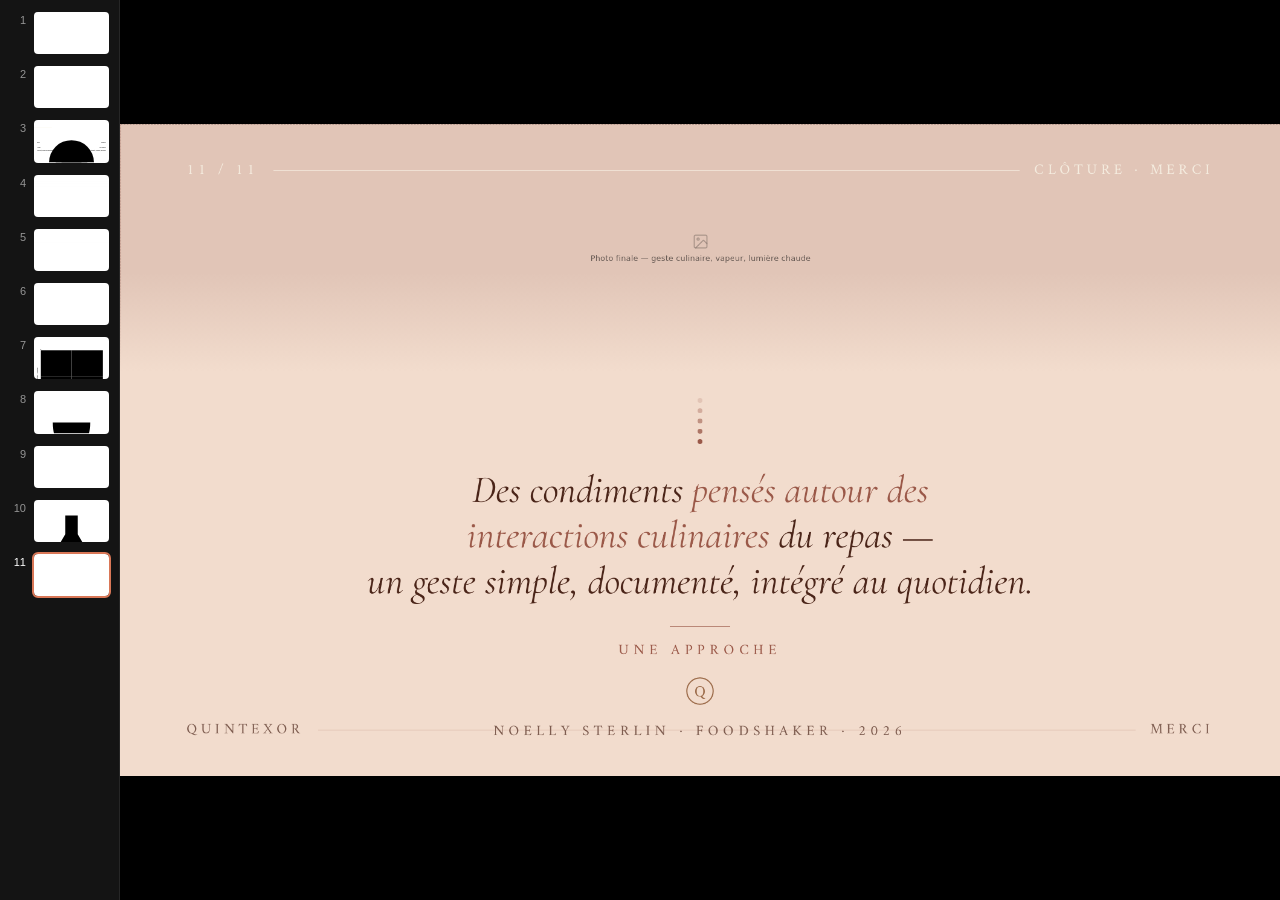
==== presentation.html @ eb74c29c "Ajout de la présentation QUINTALYS Foodshaker en HTML autonome Fichier HTML standalone corrigé pour " ====
<!DOCTYPE html>
<!-- saved from url=(0197)file:///N:/0000000%20Nouvelle%20organisation/Quintexor/Foodshaker/Dossier%20de%20candidature/candidature%20Foodshaker/Pr%C3%A9sentation%20HTML/Foodshaker%20-%20Quintalys%20(standalone)%20V2.html#11 -->
<html lang="fr"><head><meta http-equiv="Content-Type" content="text/html; charset=UTF-8"><script>window.__resources = {};</script>
<link rel="preconnect" href="https://fonts.googleapis.com">
<link rel="preconnect" href="https://fonts.gstatic.com" crossorigin>
<link href="https://fonts.googleapis.com/css2?family=Amiri:ital,wght@0,400;0,700;1,400;1,700&family=Cormorant+Garamond:ital,wght@0,400;0,500;0,600;0,700;1,400;1,500;1,600;1,700&family=Imperial+Script&display=swap" rel="stylesheet">

<meta name="viewport" content="width=device-width, initial-scale=1">
<title>QUINTALYS · Foodshaker — Présentation v2</title>

<style>/* =========================================================================
   QUINTALYS · Foodshaker v2 — édition culinaire premium
   Palette : ivoire (majoritaire) · sauge (food science) · cuivre clair (émotion)
   Aucun fond sombre, aucun bleu/violet, aucun cacao profond.
   Standard easing : cubic-bezier(0.22, 0.61, 0.36, 1)
   ========================================================================= */

/* =========================================================================
   QUINTALYS · QUINTEXOR — Foundations
   Colors, type, neutrals, semantic tokens
   ========================================================================= */

/* ------- Webfont substitutions -------
   Gabriola → Imperial Script (Google) — closest ornamental calligraphic
                with a swashed Q. FLAG: replace with Gabriola .ttf when available.
   Sylfaen  → Cormorant Garamond (Google) — closest Byzantine-flavored serif
                with high legibility at all sizes. FLAG: replace with Sylfaen.
   Arabic Typesetting → Amiri (Google) — same Arabic+Latin lineage; Amiri's
                Latin glyphs carry similar exotic personality.
   ------------------------------------ */


:root {
  /* === ANCRAGE — Quintexor maison-mère === */
  --copper-logo:       #8B5530;   /* Cuivre Logo — institutionnel + CTA */
  --gold-accent:       #C8A040;   /* Or — filets, accents, cartouches */
  --beige-logo-bg:     #D0C0A0;   /* Fond identitaire */

  /* === SEMANTIC COLOR FAMILIES (saturé / médian / pâle) === */

  /* 2.1 Commercial & Action — Cuivre */
  --commerce-strong:   #8B5530;
  --commerce-mid:      #B8804A;
  --commerce-pale:     #EAD8C0;   /* Sable Doré */

  /* 2.2 Connaissance Scientifique — Violet Nuit */
  --science-strong:    #1E1440;
  --science-mid:       #503A8A;
  --science-pale:      #D5CEEE;   /* Lavande Brume */

  /* 2.3 Ingrédients & Sourcing — Vert Olive */
  --ingredient-strong: #3C4820;
  --ingredient-mid:    #6A7840;
  --ingredient-pale:   #CED8A8;   /* Lichen Pâle */

  /* 2.4 Structure & Titres — Brun Cacao */
  --structure-strong:  #221008;
  --structure-mid:     #6A3818;
  --structure-pale:    #E0CCAA;   /* Beurre Chaud */

  /* 2.5 Tips & Conseils — Terracotta Rosé */
  --tips-strong:       #9A5848;
  --tips-mid:          #C08878;
  --tips-pale:         #F0DDD5;   /* Poudre Ancienne */

  /* 2.6 Curiosités — Mauve Profond */
  --curio-strong:      #5A3878;
  --curio-mid:         #8A68A8;
  --curio-pale:        #E0D0F0;   /* Iris Pâle */

  /* 2.7 Témoignages & Confiance — Teal Boréal */
  --trust-strong:      #2E5E60;
  --trust-mid:         #5A8E88;
  --trust-pale:        #C0D8D5;   /* Aqua Brume */

  /* === NEUTRES STRUCTURELS === */
  --ivory:             #F5EDE0;   /* Background universel — JAMAIS de blanc pur */
  --beige-logo:        #D0C0A0;   /* Fond institutionnel */
  --gold:              #C8A040;   /* Liant or-cuivre */
  --text-primary:      #1C0E06;   /* Corps de texte — JAMAIS noir pur */
  --text-secondary:    #7A5C40;   /* Légendes, métadonnées */

  /* On dark grounds */
  --text-on-dark:      #EAD8C0;   /* Sable doré — corps sur fonds sombres */
  --text-on-violet:    #D5CEEE;   /* Lavande brume — corps sur violet nuit */

  /* === TYPOGRAPHIE === */
  --font-display:  'Imperial Script', 'Gabriola', 'Apple Chancery', cursive;
  --font-serif:    'Cormorant Garamond', 'Sylfaen', 'Cambria', Georgia, serif;
  --font-accent:   'Amiri', 'Arabic Typesetting', 'Times New Roman', serif;

  /* Semantic type vars — sized for screen (multiplied from print pt by ~1.33) */
  --h1-size:   44px;   /* Gabriola/Imperial Script — 28–36pt → larger on screen */
  --h1-color:  var(--copper-logo);
  --h1-family: var(--font-display);
  --h1-weight: 400;
  --h1-tracking: 0;

  --h2-size:   22px;   /* Sylfaen bold, 16pt */
  --h2-color:  var(--structure-mid);
  --h2-family: var(--font-serif);
  --h2-weight: 700;

  --h3-size:   17px;   /* Sylfaen bold, 12pt */
  --h3-color:  var(--copper-logo);
  --h3-family: var(--font-serif);
  --h3-weight: 600;

  --body-size: 15px;   /* Sylfaen regular, 11pt */
  --body-color: var(--text-primary);
  --body-family: var(--font-serif);
  --body-weight: 400;
  --body-leading: 1.55;

  --label-size: 13px;  /* Arabic Typesetting — 9–10pt */
  --label-color: var(--gold);
  --label-family: var(--font-accent);
  --label-weight: 400;
  --label-tracking: 0.16em;
  --label-case: uppercase;

  --code-size: 13px;
  --code-family: var(--font-accent);
  --code-color: var(--text-secondary);

  /* === SPACING / RADII / SHADOWS === */
  --space-1: 4px;
  --space-2: 8px;
  --space-3: 12px;
  --space-4: 16px;
  --space-5: 24px;
  --space-6: 32px;
  --space-7: 48px;
  --space-8: 64px;
  --space-9: 96px;

  --radius-xs: 2px;
  --radius-sm: 4px;
  --radius-md: 8px;
  --radius-lg: 14px;
  --radius-pill: 999px;

  /* Border weights — keep hairline; the brand uses filets, not heavy strokes */
  --hairline: 1px solid var(--gold);
  --hairline-soft: 1px solid color-mix(in oklab, var(--gold) 50%, transparent);
  --rule: 0.5px solid color-mix(in oklab, var(--text-secondary) 40%, transparent);

  /* Shadows — restrained, never glossy */
  --shadow-sm:  0 1px 2px rgba(34, 16, 8, 0.06);
  --shadow-md:  0 4px 14px rgba(34, 16, 8, 0.10);
  --shadow-lg:  0 14px 34px rgba(34, 16, 8, 0.14);
  --shadow-inset: inset 0 0 0 1px color-mix(in oklab, var(--gold) 40%, transparent);
}

/* ------- Base reset within design surfaces ------- */
.qx-surface {
  background: var(--ivory);
  color: var(--text-primary);
  font-family: var(--font-serif);
  font-size: var(--body-size);
  line-height: var(--body-leading);
  -webkit-font-smoothing: antialiased;
  text-rendering: optimizeLegibility;
}

/* ------- Semantic type classes ------- */
.qx-h1 {
  font-family: var(--h1-family);
  font-size: var(--h1-size);
  color: var(--h1-color);
  font-weight: var(--h1-weight);
  line-height: 1.05;
  letter-spacing: var(--h1-tracking);
  margin: 0;
}
.qx-h2 {
  font-family: var(--h2-family);
  font-size: var(--h2-size);
  color: var(--h2-color);
  font-weight: var(--h2-weight);
  line-height: 1.22;
  margin: 0;
}
.qx-h3 {
  font-family: var(--h3-family);
  font-size: var(--h3-size);
  color: var(--h3-color);
  font-weight: var(--h3-weight);
  font-style: italic;
  line-height: 1.3;
  margin: 0;
}
.qx-body {
  font-family: var(--body-family);
  font-size: var(--body-size);
  color: var(--body-color);
  line-height: var(--body-leading);
}
.qx-label {
  font-family: var(--label-family);
  font-size: var(--label-size);
  color: var(--label-color);
  font-weight: var(--label-weight);
  letter-spacing: var(--label-tracking);
  text-transform: var(--label-case);
}
.qx-code {
  font-family: var(--code-family);
  font-size: var(--code-size);
  color: var(--code-color);
  letter-spacing: 0.06em;
}
.qx-meta {
  font-family: var(--font-serif);
  font-size: 13px;
  color: var(--text-secondary);
  font-style: italic;
}

/* ------- Filet / hairline rule ------- */
.qx-rule {
  border: 0;
  border-top: 1px solid var(--gold);
  margin: var(--space-4) 0;
}
.qx-rule--short {
  width: 48px;
  border-top: 1px solid var(--gold);
  margin: var(--space-3) auto;
}

/* ------- Cartouche / tag ------- */
.qx-cartouche {
  display: inline-block;
  font-family: var(--label-family);
  font-size: 11px;
  letter-spacing: 0.18em;
  text-transform: uppercase;
  color: var(--gold);
  padding: 4px 10px;
  border: 1px solid var(--gold);
  border-radius: var(--radius-xs);
  background: transparent;
}


:root {
  --base-scale: 1;
  --ease: cubic-bezier(0.22, 0.61, 0.36, 1);

  /* === Échelle typographique (réduite et plus éditoriale) === */
  --type-eyebrow:   calc(24px * var(--base-scale));
  --type-meta:      calc(24px * var(--base-scale));
  --type-body:      calc(28px * var(--base-scale));
  --type-body-lg:   calc(34px * var(--base-scale));
  --type-subtitle:  calc(40px * var(--base-scale));
  --type-h2:        calc(68px * var(--base-scale));
  --type-h1:        calc(88px * var(--base-scale));
  --type-display:   calc(140px * var(--base-scale));
  --type-figure:    calc(150px * var(--base-scale));

  --pad-x: 110px;
  --pad-top: 100px;
  --pad-bottom: 100px;

  /* === Sauge — variante claire éditoriale (non saturée) === */
  --sage-bg:        #E8E9D4;   /* fond sauge clair, plus doux que ingredient-pale */
  --sage-soft:      #DDE0C2;
  --sage-deep:      #6F7C45;
  --sage-text:      #3C4820;   /* = ingredient-strong */

  /* === Saumon / cuivre clair — émotion / clôture === */
  --warm-bg:        #F2DCCD;   /* tips-pale réchauffé */
  --warm-soft:      #E8C9B4;
  --warm-deep:      #9A5848;   /* = tips-strong */
  --warm-text:      #4A2418;

  /* Accent gold — légèrement réduit pour rester éditorial */
  --filet-color:    color-mix(in oklab, var(--gold) 70%, transparent);
  --filet-soft:     color-mix(in oklab, var(--gold) 35%, transparent);
}

html, body {
  margin: 0; padding: 0;
  background: var(--ivory);
  font-family: var(--font-serif);
  color: var(--text-primary);
  -webkit-font-smoothing: antialiased;
  text-rendering: optimizeLegibility;
}

deck-stage:not(:defined) { visibility: hidden; }
deck-stage > section {
  background: var(--ivory);
  color: var(--text-primary);
  font-family: var(--font-serif);
  overflow: hidden;
  position: relative;
  transition: opacity 600ms var(--ease);
}

/* ----------------------------------------------------------------
   Themes — uniquement 3 univers
   ---------------------------------------------------------------- */
.theme-ivory {
  background: var(--ivory);
  color: var(--text-primary);
}
.theme-ingredient {
  background: var(--sage-bg);
  color: var(--sage-text);
}
.theme-tips {
  background: var(--warm-bg);
  color: var(--warm-text);
}

/* ----------------------------------------------------------------
   Reveal primitive
   ---------------------------------------------------------------- */
.reveal {
  opacity: 0;
  transform: translateY(20px);
  transition:
    opacity 700ms var(--ease),
    transform 700ms var(--ease),
    filter 700ms var(--ease);
}
.reveal.r-fade  { transform: none; }
.reveal.r-up    { transform: translateY(24px); }
.reveal.r-down  { transform: translateY(-18px); }
.reveal.r-left  { transform: translateX(-22px); }
.reveal.r-right { transform: translateX(22px); }
.reveal.r-zoom  { transform: scale(1.04); transform-origin: center; }
.reveal.r-zin   { transform: scale(0.94); transform-origin: center; }

[data-deck-active] .reveal {
  opacity: 1;
  transform: none;
  filter: none;
}

.reveal.d-1 { transition-delay: 100ms; }
.reveal.d-2 { transition-delay: 260ms; }
.reveal.d-3 { transition-delay: 420ms; }
.reveal.d-4 { transition-delay: 580ms; }
.reveal.d-5 { transition-delay: 740ms; }
.reveal.d-6 { transition-delay: 900ms; }
.reveal.d-7 { transition-delay: 1060ms; }
.reveal.d-8 { transition-delay: 1220ms; }
.reveal.d-9 { transition-delay: 1380ms; }

.reveal.slow   { transition-duration: 1200ms; }
.reveal.slower { transition-duration: 1700ms; }

@keyframes ambient-drift {
  0%   { transform: scale(1.02) translate(0, 0); }
  50%  { transform: scale(1.05) translate(-0.5%, -0.4%); }
  100% { transform: scale(1.02) translate(0, 0); }
}
.drift { animation: ambient-drift 16s ease-in-out infinite; }

/* ----------------------------------------------------------------
   Chrome — bandeaux haut/bas (très discret)
   ---------------------------------------------------------------- */
.chrome-top, .chrome-bottom {
  position: absolute;
  left: var(--pad-x); right: var(--pad-x);
  display: flex; align-items: center; gap: 24px;
  font-family: var(--font-accent);
  font-size: var(--type-meta);
  letter-spacing: 0.26em;
  text-transform: uppercase;
  color: var(--copper-logo);
  z-index: 5;
}
.chrome-top    { top: 56px; }
.chrome-bottom { bottom: 56px; color: var(--text-secondary); }
.chrome-top .num, .chrome-bottom .num,
.chrome-top .brand, .chrome-bottom .right { white-space: nowrap; }
.chrome-top .brand, .chrome-bottom .right { margin-left: auto; }
.chrome-top .filet, .chrome-bottom .filet {
  flex: 1; height: 1px; background: var(--filet-color);
}

.theme-ingredient .chrome-top { color: var(--sage-deep); }
.theme-ingredient .chrome-top .filet,
.theme-ingredient .chrome-bottom .filet { background: color-mix(in oklab, var(--sage-deep) 40%, transparent); }
.theme-ingredient .chrome-bottom { color: color-mix(in oklab, var(--sage-text) 70%, transparent); }

.theme-tips .chrome-top { color: var(--warm-deep); }
.theme-tips .chrome-top .filet,
.theme-tips .chrome-bottom .filet { background: color-mix(in oklab, var(--warm-deep) 40%, transparent); }
.theme-tips .chrome-bottom { color: color-mix(in oklab, var(--warm-text) 70%, transparent); }

/* ----------------------------------------------------------------
   Typographie utilitaire
   ---------------------------------------------------------------- */
.eyebrow {
  font-family: var(--font-accent);
  font-size: var(--type-eyebrow);
  letter-spacing: 0.28em;
  text-transform: uppercase;
  color: var(--copper-logo);
  margin: 0;
}
.theme-ingredient .eyebrow { color: var(--sage-deep); }
.theme-tips .eyebrow { color: var(--warm-deep); }

.title {
  font-family: var(--font-serif);
  font-weight: 500;
  font-size: var(--type-h1);
  line-height: 1.04;
  letter-spacing: -0.005em;
  color: var(--text-primary);
  margin: 0;
}
.title em { font-style: italic; font-weight: 400; color: var(--copper-logo); }
.theme-ingredient .title { color: var(--sage-text); }
.theme-ingredient .title em { color: var(--sage-deep); }
.theme-tips .title { color: var(--warm-text); }
.theme-tips .title em { color: var(--warm-deep); }

.lede {
  font-family: var(--font-serif);
  font-size: var(--type-body);
  line-height: 1.45;
  color: var(--text-primary);
  margin: 0;
  text-wrap: pretty;
}
.lede b { font-weight: 600; color: var(--copper-logo); }
.theme-ingredient .lede { color: color-mix(in oklab, var(--sage-text) 90%, transparent); }
.theme-ingredient .lede b { color: var(--sage-deep); }
.theme-tips .lede { color: var(--warm-text); }
.theme-tips .lede b { color: var(--warm-deep); }

/* image-slot defaults */
image-slot {
  display: block;
  background: color-mix(in oklab, var(--ivory) 75%, var(--copper-logo) 10%);
  border: 1px solid var(--filet-soft);
  --image-slot-placeholder-color: color-mix(in oklab, var(--copper-logo) 75%, transparent);
}
.theme-ingredient image-slot {
  background: color-mix(in oklab, var(--sage-bg) 78%, var(--sage-deep) 10%);
  border-color: color-mix(in oklab, var(--sage-deep) 30%, transparent);
}
.theme-tips image-slot {
  background: color-mix(in oklab, var(--warm-bg) 80%, var(--warm-deep) 10%);
  border-color: color-mix(in oklab, var(--warm-deep) 30%, transparent);
}

/* ================================================================
   SLIDE 1 — COUVERTURE
   ================================================================ */
.s1v2 { background: var(--ivory); }
.s1v2 .hero {
  position: absolute; inset: 0 0 0 50%;
}
.s1v2 .hero image-slot {
  width: 100%; height: 100%;
  --image-slot-placeholder-bg: linear-gradient(135deg, #c9b591 0%, #9a8259 50%, #6a4e2d 100%);
}
.s1v2 .hero::after {
  content: ""; position: absolute; inset: 0;
  background: linear-gradient(90deg, var(--ivory) 0%, rgba(245,237,224,0) 18%);
  pointer-events: none;
}

.s1v2 .panel {
  position: absolute;
  left: var(--pad-x); top: 200px; bottom: 200px;
  width: 820px; z-index: 3;
  display: flex; flex-direction: column; justify-content: space-between;
}

.s1v2 .top-lockup {
  display: flex; flex-direction: column; gap: 28px;
}
.s1v2 .mark-row {
  display: flex; align-items: center; gap: 22px;
}
.s1v2 .mark {
  width: 72px; height: 72px;
  background: url("data:image/svg+xml,%3Csvg xmlns='http://www.w3.org/2000/svg' viewBox='0 0 72 72'%3E%3Ccircle cx='36' cy='36' r='28' fill='none' stroke='%238B5530' stroke-width='2.5'/%3E%3Ctext x='50%25' y='55%25' dominant-baseline='middle' text-anchor='middle' font-family='Georgia%2C serif' font-size='32' fill='%238B5530'%3EQ%3C/text%3E%3C/svg%3E") center/contain no-repeat;
}
.s1v2 .wordmark {
  font-family: var(--font-serif);
  font-weight: 500;
  font-size: calc(46px * var(--base-scale));
  letter-spacing: 0.16em;
  color: var(--structure-strong);
  line-height: 1;
}
.s1v2 .tag {
  font-family: var(--font-accent);
  font-size: var(--type-eyebrow);
  letter-spacing: 0.3em;
  text-transform: uppercase;
  color: var(--copper-logo);
  padding-top: 12px;
  border-top: 1px solid var(--gold);
  max-width: 480px;
}

.s1v2 .baseline {
  font-family: var(--font-serif);
  font-weight: 400;
  font-style: italic;
  font-size: calc(78px * var(--base-scale));
  line-height: 1.06;
  color: var(--structure-strong);
  max-width: 780px;
  margin: 0;
}
.s1v2 .baseline em {
  font-style: italic;
  color: var(--copper-logo);
}

.s1v2 .signature {
  display: flex; flex-direction: column; gap: 22px;
  max-width: 720px;
}
.s1v2 .sig-rule { width: 80px; height: 1px; background: var(--gold); }
.s1v2 .sig-name {
  font-family: var(--font-serif);
  font-style: italic;
  font-weight: 500;
  font-size: calc(38px * var(--base-scale));
  color: var(--copper-logo);
  margin: 0;
}
.s1v2 .sig-role {
  font-family: var(--font-accent);
  font-size: calc(24px * var(--base-scale));
  letter-spacing: 0.28em;
  text-transform: uppercase;
  color: var(--text-secondary);
}
.s1v2 .triad {
  display: flex; gap: 0;
  font-family: var(--font-accent);
  font-size: calc(24px * var(--base-scale));
  letter-spacing: 0.3em;
  text-transform: uppercase;
  color: var(--copper-logo);
  margin-top: 4px;
}
.s1v2 .triad span { padding: 0 18px; border-left: 1px solid var(--filet-color); }
.s1v2 .triad span:first-child { padding-left: 0; border-left: none; }


/* ================================================================
   SLIDE 2 — PARADOXE (split éditorial)
   ================================================================ */
.s2v2 {
  background: var(--ivory);
  display: grid; grid-template-columns: 1fr 1fr;
}
.s2v2 .half {
  position: relative;
  display: flex; flex-direction: column; justify-content: flex-end;
  padding: 160px 90px 160px;
}
.s2v2 .half.r { background: var(--sage-bg); }
.s2v2 .photo {
  position: relative;
  height: 380px;
  margin-bottom: 60px;
  overflow: hidden;
}
.s2v2 .photo image-slot { position: absolute; inset: 0; width: 100%; height: 100%; }
.s2v2 .half.l .photo image-slot { --image-slot-placeholder-bg: linear-gradient(180deg, #c4b89a 0%, #8c7553 60%, #5a4530 100%); }
.s2v2 .half.r .photo image-slot { --image-slot-placeholder-bg: linear-gradient(180deg, #b8c08c 0%, #6f7c45 60%, #3c4820 100%); }

.s2v2 .half .tag {
  font-family: var(--font-accent);
  font-size: var(--type-eyebrow);
  letter-spacing: 0.3em;
  text-transform: uppercase;
  color: var(--copper-logo);
  margin-bottom: 22px;
}
.s2v2 .half.r .tag { color: var(--sage-deep); }
.s2v2 .half .label {
  font-family: var(--font-serif);
  font-style: italic;
  font-weight: 400;
  font-size: calc(48px * var(--base-scale));
  line-height: 1.1;
  color: var(--structure-strong);
  margin: 0 0 18px;
  max-width: 540px;
}
.s2v2 .half.r .label { color: var(--sage-text); }
.s2v2 .half .micro {
  font-family: var(--font-accent);
  font-size: calc(24px * var(--base-scale));
  letter-spacing: 0.22em;
  text-transform: uppercase;
  color: var(--text-secondary);
}
.s2v2 .half.r .micro { color: color-mix(in oklab, var(--sage-text) 70%, transparent); }

.s2v2 .center-q {
  position: absolute;
  left: 50%; top: 50%;
  transform: translate(-50%, -50%);
  z-index: 5;
  background: var(--ivory);
  padding: 50px 70px;
  border: 1px solid var(--gold);
  box-shadow: 0 18px 50px rgba(34,16,8,0.15);
  text-align: center;
  max-width: 780px;
}
.s2v2 .center-q .q-eye {
  font-family: var(--font-accent);
  font-size: calc(24px * var(--base-scale));
  letter-spacing: 0.32em;
  text-transform: uppercase;
  color: var(--copper-logo);
  margin-bottom: 22px;
}
.s2v2 .center-q .q {
  font-family: var(--font-serif);
  font-style: italic;
  font-weight: 400;
  font-size: calc(44px * var(--base-scale));
  line-height: 1.18;
  color: var(--structure-strong);
}
.s2v2 .center-q .q em {
  font-style: italic;
  color: var(--copper-logo);
}

/* ================================================================
   SLIDE 3 — CUISINE = FORMULATION (schéma culinaire sur sauge)
   ================================================================ */
.s3v2 { background: var(--sage-bg); }
.s3v2 .body-wrap {
  position: absolute;
  inset: 140px var(--pad-x) 140px;
  display: grid;
  grid-template-columns: 460px 1fr;
  gap: 60px;
  align-items: center;
}
.s3v2 .left { display: flex; flex-direction: column; gap: 32px; }
.s3v2 .left .lede {
  color: color-mix(in oklab, var(--sage-text) 92%, transparent);
}
.s3v2 .left .lede b { color: var(--sage-deep); }

/* Schéma culinaire — eau + chaleur + matrice qui se croisent */
.s3v2 .schema {
  position: relative;
  width: 100%;
  max-width: 980px;
  aspect-ratio: 900 / 760;
  justify-self: center;
}
.s3v2 .schema svg { width: 100%; height: 100%; overflow: visible; }
.s3v2 .schema .ring { fill: none; stroke: var(--sage-deep); stroke-width: 1; }
.s3v2 .schema .ring.dotted { stroke-dasharray: 3 8; opacity: 0.45; }
.s3v2 .schema .filet { stroke: var(--gold); stroke-width: 1; opacity: 0.55; }
.s3v2 .schema .label-name {
  font-family: var(--font-serif);
  font-style: italic;
  font-weight: 500;
  font-size: 32px;
  fill: var(--sage-text);
}
.s3v2 .schema .label-note {
  font-family: var(--font-serif);
  font-size: 26px;
  fill: color-mix(in oklab, var(--sage-text) 70%, transparent);
}
.s3v2 .schema .label-tag {
  font-family: var(--font-accent);
  font-size: 24px;
  letter-spacing: 0.28em;
  fill: var(--copper-logo);
  text-transform: uppercase;
}
.s3v2 .schema .center-circle {
  fill: color-mix(in oklab, var(--sage-soft) 80%, transparent);
  stroke: var(--gold);
  stroke-width: 1;
}
.s3v2 .schema .center-name {
  font-family: var(--font-serif);
  font-style: italic;
  font-weight: 500;
  font-size: 36px;
  fill: var(--sage-deep);
  text-anchor: middle;
}
.s3v2 .schema .center-sub {
  font-family: var(--font-accent);
  font-size: 24px;
  letter-spacing: 0.3em;
  text-transform: uppercase;
  fill: var(--copper-logo);
  text-anchor: middle;
}
.s3v2 .schema .axis-label {
  font-family: var(--font-accent);
  font-size: 20px;
  letter-spacing: 0.28em;
  text-transform: uppercase;
  fill: var(--sage-deep);
}

/* ================================================================
   SLIDE 4 — INFUSION-CUISSON (3 photo-steps, ivoire)
   ================================================================ */
.s4v2 { background: var(--ivory); }
.s4v2 .body-wrap {
  position: absolute;
  inset: 140px var(--pad-x) 140px;
  display: flex; flex-direction: column; gap: 44px;
}
.s4v2 .head { display: flex; flex-direction: column; gap: 16px; }

.s4v2 .flow {
  display: grid;
  grid-template-columns: 1fr auto 1fr auto 1fr;
  gap: 18px;
  align-items: stretch;
  flex: 1;
}
.s4v2 .step {
  display: flex; flex-direction: column;
  background: color-mix(in oklab, var(--ivory) 85%, var(--gold-accent) 6%);
  border: 1px solid var(--filet-soft);
  overflow: hidden;
}
.s4v2 .step .photo {
  height: 320px;
  position: relative;
  background: color-mix(in oklab, var(--ivory) 80%, var(--copper-logo) 8%);
}
.s4v2 .step .photo image-slot { width: 100%; height: 100%; border: none; }
.s4v2 .step:nth-child(1) .photo image-slot { --image-slot-placeholder-bg: radial-gradient(circle at 40% 40%, #d8c8a6, #9a7e54 75%, #5a4530 100%); }
.s4v2 .step:nth-child(3) .photo image-slot { --image-slot-placeholder-bg: radial-gradient(circle at 50% 50%, #c8b890, #8a7242 75%, #4a3520 100%); }
.s4v2 .step:nth-child(5) .photo image-slot { --image-slot-placeholder-bg: radial-gradient(circle at 60% 60%, #d4c298, #94734a 75%, #5e4628 100%); }

.s4v2 .step .caption {
  padding: 28px 30px 32px;
  display: flex; flex-direction: column; gap: 12px;
}
.s4v2 .step .caption .num {
  font-family: var(--font-accent);
  font-size: var(--type-eyebrow);
  letter-spacing: 0.3em;
  color: var(--copper-logo);
}
.s4v2 .step .caption .name {
  font-family: var(--font-serif);
  font-style: italic;
  font-weight: 500;
  font-size: calc(36px * var(--base-scale));
  color: var(--structure-strong);
  line-height: 1.06;
}
.s4v2 .step .caption .note {
  font-family: var(--font-serif);
  font-size: calc(24px * var(--base-scale));
  line-height: 1.4;
  color: var(--text-primary);
}

.s4v2 .arrow {
  align-self: center;
  font-family: var(--font-accent);
  font-size: calc(42px * var(--base-scale));
  color: var(--copper-logo);
  font-weight: 300;
  letter-spacing: 0;
}

/* ================================================================
   SLIDE 5 — KORIUM PRODUIT + USAGE (ivoire, premium)
   ================================================================ */
.s5v2 { background: var(--ivory); }
.s5v2 .body-wrap {
  position: absolute;
  inset: 140px var(--pad-x) 140px;
  display: grid;
  grid-template-columns: 1fr 1fr;
  gap: 90px;
  align-items: center;
}
.s5v2 .left { display: flex; flex-direction: column; gap: 32px; }
.s5v2 .product-name {
  font-family: var(--font-serif);
  font-weight: 500;
  font-size: calc(150px * var(--base-scale));
  letter-spacing: 0.06em;
  color: var(--structure-strong);
  line-height: 0.95;
  margin: 0;
}
.s5v2 .product-name::after {
  content: "";
  display: block;
  width: 100px; height: 1px;
  background: var(--gold);
  margin-top: 18px;
}
.s5v2 .product-lede {
  font-family: var(--font-serif);
  font-style: italic;
  font-size: calc(30px * var(--base-scale));
  line-height: 1.35;
  color: var(--text-primary);
  max-width: 620px;
}

.s5v2 .facts {
  display: grid;
  grid-template-columns: repeat(3, 1fr);
  gap: 0;
  border-top: 1px solid var(--filet-color);
  border-bottom: 1px solid var(--filet-color);
  padding: 28px 0;
  margin-top: 12px;
}
.s5v2 .fact {
  padding: 0 26px;
  border-right: 1px solid var(--filet-soft);
}
.s5v2 .fact:first-child { padding-left: 0; }
.s5v2 .fact:last-child { padding-right: 0; border-right: none; }
.s5v2 .fact .k {
  font-family: var(--font-accent);
  font-size: calc(24px * var(--base-scale));
  letter-spacing: 0.26em;
  text-transform: uppercase;
  color: var(--copper-logo);
  margin-bottom: 10px;
}
.s5v2 .fact .v {
  font-family: var(--font-serif);
  font-weight: 500;
  font-size: calc(58px * var(--base-scale));
  color: var(--structure-strong);
  line-height: 1;
  letter-spacing: -0.01em;
}
.s5v2 .fact .v .u {
  font-size: calc(28px * var(--base-scale));
  color: var(--copper-logo);
  font-weight: 400;
}
.s5v2 .fact .note {
  font-family: var(--font-serif);
  font-style: italic;
  font-size: calc(24px * var(--base-scale));
  line-height: 1.35;
  color: var(--text-secondary);
  margin-top: 8px;
}

.s5v2 .audience {
  display: flex; align-items: baseline; gap: 22px;
  font-family: var(--font-accent);
  font-size: calc(24px * var(--base-scale));
  letter-spacing: 0.24em;
  text-transform: uppercase;
}
.s5v2 .audience .label { color: var(--copper-logo); }
.s5v2 .audience .tags { color: var(--text-secondary); }
.s5v2 .audience .tags span + span::before { content: "·"; margin: 0 12px; color: var(--gold); }

.s5v2 .packshot {
  position: relative; height: 100%;
  display: grid; place-items: center;
}
.s5v2 .packshot image-slot {
  width: 100%; height: 100%; min-height: 700px;
  --image-slot-placeholder-bg: radial-gradient(ellipse at 50% 40%, #ead8c0 0%, #c9b591 50%, #8a7553 100%);
}

/* ================================================================
   SLIDE 6 — VISION / GRAMMAIRE CULINAIRE (sauge)
   ================================================================ */
.s6v2 { background: var(--sage-bg); }
.s6v2 .body-wrap {
  position: absolute;
  inset: 130px var(--pad-x) 130px;
  display: flex; flex-direction: column; gap: 50px;
}
.s6v2 .head { display: flex; flex-direction: column; gap: 18px; text-align: center; align-items: center; }
.s6v2 .head .title { font-size: calc(80px * var(--base-scale)); color: var(--sage-text); }
.s6v2 .head .title em { color: var(--sage-deep); font-style: italic; }
.s6v2 .head .lede {
  font-family: var(--font-serif);
  font-style: italic;
  font-size: calc(28px * var(--base-scale));
  color: color-mix(in oklab, var(--sage-text) 80%, transparent);
  max-width: 1100px;
  margin: 0 auto;
}

.s6v2 .gammes {
  display: grid; grid-template-columns: repeat(5, 1fr);
  gap: 22px;
}
.s6v2 .gamme {
  background: color-mix(in oklab, var(--sage-bg) 60%, white 12%);
  border: 1px solid color-mix(in oklab, var(--sage-deep) 28%, transparent);
  padding: 32px 24px 28px;
  display: flex; flex-direction: column; gap: 14px;
  align-items: center; text-align: center;
  position: relative;
  transition: transform 320ms var(--ease);
}
.s6v2 .gamme.is-active {
  background: color-mix(in oklab, var(--sage-soft) 90%, var(--copper-logo) 8%);
  border-color: var(--copper-logo);
  border-width: 1.5px;
  box-shadow: 0 14px 36px rgba(60,72,32,0.18);
}
.s6v2 .gamme .badge {
  position: absolute; top: -16px;
  font-family: var(--font-accent);
  font-size: 24px;
  letter-spacing: 0.3em;
  text-transform: uppercase;
  color: var(--copper-logo);
  background: var(--sage-bg);
  padding: 2px 14px;
  display: none;
}
.s6v2 .gamme.is-active .badge { display: inline-block; }
.s6v2 .gamme .name {
  font-family: var(--font-serif);
  font-weight: 500;
  font-size: calc(32px * var(--base-scale));
  letter-spacing: 0.18em;
  color: var(--copper-logo);
  line-height: 1;
}
.s6v2 .gamme.is-active .name { color: var(--copper-logo); }
.s6v2 .gamme .phrase {
  font-family: var(--font-serif);
  font-style: italic;
  font-size: calc(24px * var(--base-scale));
  line-height: 1.25;
  color: var(--sage-text);
  text-wrap: balance;
}
.s6v2 .gamme .descr {
  font-family: var(--font-accent);
  font-size: calc(24px * var(--base-scale));
  letter-spacing: 0.22em;
  text-transform: uppercase;
  color: color-mix(in oklab, var(--sage-text) 65%, transparent);
}

/* Roadmap */
.s6v2 .roadmap {
  position: relative;
  margin-top: 30px;
  padding: 38px 0 8px;
}
.s6v2 .roadmap::before {
  content: "";
  position: absolute;
  left: 6%; right: 6%; top: 56px;
  height: 1px;
  background: linear-gradient(90deg,
    var(--copper-logo) 0%,
    var(--copper-logo) 50%,
    color-mix(in oklab, var(--copper-logo) 40%, transparent) 100%);
}
.s6v2 .roadmap .steps {
  display: grid; grid-template-columns: repeat(4, 1fr);
  position: relative;
}
.s6v2 .step-r {
  display: flex; flex-direction: column; align-items: center;
  gap: 14px; padding: 0 12px;
}
.s6v2 .step-r .dot {
  width: 16px; height: 16px; border-radius: 50%;
  background: var(--copper-logo);
  box-shadow: 0 0 0 6px color-mix(in oklab, var(--sage-bg) 100%, transparent),
              0 0 0 7px color-mix(in oklab, var(--copper-logo) 35%, transparent);
}
.s6v2 .step-r.future .dot {
  background: color-mix(in oklab, var(--copper-logo) 50%, transparent);
  box-shadow: 0 0 0 6px color-mix(in oklab, var(--sage-bg) 100%, transparent),
              0 0 0 7px color-mix(in oklab, var(--copper-logo) 25%, transparent);
}
.s6v2 .step-r .lbl {
  font-family: var(--font-serif);
  font-weight: 600;
  font-size: calc(24px * var(--base-scale));
  color: var(--sage-text);
  text-align: center;
}
.s6v2 .step-r .when {
  font-family: var(--font-accent);
  font-size: calc(24px * var(--base-scale));
  letter-spacing: 0.24em;
  text-transform: uppercase;
  color: var(--copper-logo);
}

/* ================================================================
   SLIDE 7 — CARTOGRAPHIE CONCURRENTIELLE (vraie matrice X/Y)
   ================================================================ */
.s7v2 { background: var(--ivory); }
.s7v2 .body-wrap {
  position: absolute;
  inset: 130px var(--pad-x) 130px;
  display: grid;
  grid-template-columns: 1fr 1.5fr;
  gap: 70px;
  align-items: stretch;
}
.s7v2 .left { display: flex; flex-direction: column; gap: 26px; align-self: center; }
.s7v2 .left .title { font-size: calc(64px * var(--base-scale)); line-height: 1.05; }
.s7v2 .left .lede { font-size: calc(24px * var(--base-scale)); }
.s7v2 .left .takeaway {
  font-family: var(--font-serif);
  font-style: italic;
  font-size: calc(24px * var(--base-scale));
  color: var(--copper-logo);
  line-height: 1.4;
  border-top: 1px solid var(--gold);
  padding-top: 18px;
  margin-top: 6px;
  max-width: 460px;
}
.s7v2 .left .takeaway b { font-style: normal; font-weight: 600; color: var(--structure-strong); }

.s7v2 .matrix {
  position: relative; width: 100%; height: 100%;
  min-height: 720px;
}
.s7v2 .matrix svg { width: 100%; height: 100%; overflow: visible; }
.s7v2 .matrix .axis { stroke: var(--copper-logo); stroke-width: 1.2; }
.s7v2 .matrix .axis-tick { stroke: var(--filet-soft); stroke-width: 0.6; stroke-dasharray: 3 6; }
.s7v2 .matrix .axis-arrow { fill: var(--copper-logo); }
.s7v2 .matrix .axis-label {
  font-family: var(--font-accent);
  font-size: 32px;
  letter-spacing: 0.28em;
  text-transform: uppercase;
  fill: var(--copper-logo);
}
.s7v2 .matrix .quadrant {
  font-family: var(--font-accent);
  font-size: 30px;
  letter-spacing: 0.24em;
  text-transform: uppercase;
  fill: color-mix(in oklab, var(--text-secondary) 80%, transparent);
}
.s7v2 .matrix .quad-bg {
  fill: color-mix(in oklab, var(--ivory) 65%, var(--gold-accent) 6%);
  opacity: 0.4;
}
.s7v2 .matrix .quad-korium {
  fill: color-mix(in oklab, var(--sage-bg) 90%, transparent);
  opacity: 0.55;
}
.s7v2 .matrix .dot { fill: var(--text-secondary); }
.s7v2 .matrix .dot.muted { fill: color-mix(in oklab, var(--text-secondary) 60%, transparent); }
.s7v2 .matrix .dot-lbl {
  font-family: var(--font-serif);
  font-style: italic;
  font-size: 28px;
  fill: var(--text-primary);
}
.s7v2 .matrix .group-lbl {
  font-family: var(--font-accent);
  font-size: 26px;
  letter-spacing: 0.22em;
  text-transform: uppercase;
  fill: var(--copper-logo);
}
.s7v2 .matrix .korium { fill: var(--copper-logo); }
.s7v2 .matrix .korium-ring { fill: none; stroke: var(--copper-logo); }
.s7v2 .matrix .korium-lbl {
  font-family: var(--font-serif);
  font-weight: 600;
  font-size: 32px;
  fill: var(--ivory);
}
.s7v2 .matrix .korium-sub {
  font-family: var(--font-accent);
  font-size: 24px;
  letter-spacing: 0.26em;
  text-transform: uppercase;
  fill: color-mix(in oklab, var(--ivory) 85%, transparent);
}

/* ================================================================
   SLIDE 8 — POURQUOI KORIUM EST DIFFÉRENT (3 briques)
   ================================================================ */
.s8v2 { background: var(--ivory); }
.s8v2 .body-wrap {
  position: absolute;
  inset: 140px var(--pad-x) 140px;
  display: flex; flex-direction: column; gap: 50px;
}
.s8v2 .head { display: flex; flex-direction: column; gap: 18px; max-width: 1300px; }
.s8v2 .head .title { font-size: calc(82px * var(--base-scale)); line-height: 1.04; }
.s8v2 .head .lede {
  font-style: italic;
  font-size: calc(26px * var(--base-scale));
  max-width: 1300px;
}

.s8v2 .bricks {
  display: grid; grid-template-columns: repeat(3, 1fr);
  gap: 36px; flex: 1;
}
.s8v2 .brick {
  background: var(--ivory);
  border: 1px solid var(--filet-color);
  padding: 48px 40px 44px;
  display: flex; flex-direction: column; gap: 24px;
  position: relative;
}
.s8v2 .brick .num {
  position: absolute; top: 20px; right: 28px;
  font-family: var(--font-serif);
  font-style: italic;
  font-size: calc(56px * var(--base-scale));
  color: color-mix(in oklab, var(--copper-logo) 35%, transparent);
  line-height: 1;
}
.s8v2 .brick .icon {
  width: 72px; height: 72px;
  color: var(--copper-logo);
  stroke: var(--copper-logo); fill: none; stroke-width: 1.3;
  stroke-linecap: round; stroke-linejoin: round;
}
.s8v2 .brick .name {
  font-family: var(--font-serif);
  font-style: italic;
  font-weight: 500;
  font-size: calc(40px * var(--base-scale));
  line-height: 1.08;
  color: var(--structure-strong);
}
.s8v2 .brick .what {
  font-family: var(--font-serif);
  font-size: calc(24px * var(--base-scale));
  line-height: 1.45;
  color: var(--text-primary);
}
.s8v2 .brick .what b { color: var(--copper-logo); font-weight: 600; }

/* ================================================================
   SLIDE 9 — EXÉCUTION + TRACTION (ivoire allégé)
   ================================================================ */
.s9v2 { background: var(--ivory); }
.s9v2 .body-wrap {
  position: absolute;
  inset: 140px var(--pad-x) 140px;
  display: flex; flex-direction: column; gap: 50px;
}
.s9v2 .head { display: flex; flex-direction: column; gap: 18px; }
.s9v2 .head .title { font-size: calc(72px * var(--base-scale)); line-height: 1.05; }
.s9v2 .head .lede { font-style: italic; font-size: calc(26px * var(--base-scale)); max-width: 1300px; }

.s9v2 .cards {
  display: grid; grid-template-columns: repeat(3, 1fr);
  gap: 28px; flex: 1;
}
.s9v2 .card {
  background: color-mix(in oklab, var(--sage-bg) 35%, var(--ivory));
  border: 1px solid var(--filet-color);
  padding: 36px 32px 32px;
  display: flex; flex-direction: column; gap: 18px;
  position: relative;
}
.s9v2 .card .tag {
  font-family: var(--font-accent);
  font-size: calc(24px * var(--base-scale));
  letter-spacing: 0.28em;
  text-transform: uppercase;
  color: var(--copper-logo);
}
.s9v2 .card .h {
  font-family: var(--font-serif);
  font-style: italic;
  font-weight: 500;
  font-size: calc(40px * var(--base-scale));
  color: var(--structure-strong);
  line-height: 1.06;
}
.s9v2 .card .p {
  font-family: var(--font-serif);
  font-size: calc(24px * var(--base-scale));
  line-height: 1.45;
  color: var(--text-primary);
}
.s9v2 .card .figure {
  margin-top: auto;
  padding-top: 18px;
  border-top: 1px solid var(--filet-soft);
  font-family: var(--font-serif);
  font-weight: 500;
  font-size: calc(52px * var(--base-scale));
  color: var(--copper-logo);
  letter-spacing: -0.005em;
  line-height: 1;
}
.s9v2 .card .figure .u {
  display: block;
  font-family: var(--font-accent);
  font-size: calc(24px * var(--base-scale));
  letter-spacing: 0.26em;
  text-transform: uppercase;
  color: var(--text-secondary);
  font-weight: 400;
  margin-top: 8px;
}

/* ================================================================
   SLIDE 10 — POURQUOI FOODSHAKER (3 piliers, ivoire)
   ================================================================ */
.s10v2 { background: var(--ivory); }
.s10v2 .body-wrap {
  position: absolute;
  inset: 140px var(--pad-x) 140px;
  display: flex; flex-direction: column; gap: 44px;
}
.s10v2 .head { display: flex; flex-direction: column; gap: 18px; }
.s10v2 .head .title { font-size: calc(76px * var(--base-scale)); }
.s10v2 .head .lede {
  font-style: italic;
  font-size: calc(26px * var(--base-scale));
  max-width: 1400px;
}

.s10v2 .pillars {
  display: grid; grid-template-columns: repeat(3, 1fr);
  gap: 32px; flex: 1;
}
.s10v2 .pillar {
  border: 1px solid var(--filet-color);
  background: var(--ivory);
  padding: 44px 36px 40px;
  display: flex; flex-direction: column; gap: 20px;
}
.s10v2 .pillar .icon {
  width: 56px; height: 56px;
  color: var(--copper-logo);
  stroke: var(--copper-logo); fill: none; stroke-width: 1.4;
  stroke-linecap: round; stroke-linejoin: round;
}
.s10v2 .pillar .num {
  font-family: var(--font-accent);
  font-size: calc(24px * var(--base-scale));
  letter-spacing: 0.3em;
  color: var(--copper-logo);
}
.s10v2 .pillar .name {
  font-family: var(--font-serif);
  font-style: italic;
  font-weight: 500;
  font-size: calc(42px * var(--base-scale));
  color: var(--structure-strong);
  line-height: 1.05;
}
.s10v2 .pillar .what {
  font-family: var(--font-serif);
  font-size: calc(24px * var(--base-scale));
  line-height: 1.45;
  color: var(--text-primary);
}

.s10v2 .closing {
  border-top: 1px solid var(--filet-color);
  padding-top: 22px;
  font-family: var(--font-serif);
  font-style: italic;
  font-size: calc(28px * var(--base-scale));
  color: var(--copper-logo);
  text-align: center;
  max-width: 1500px;
  margin: 0 auto;
}
.s10v2 .closing b { font-style: normal; color: var(--structure-strong); font-weight: 600; }

/* ================================================================
   SLIDE 11 — CLÔTURE (saumon/cuivre clair, émotion)
   ================================================================ */
.s11v2 { background: var(--warm-bg); }
.s11v2 .photo-band {
  position: absolute;
  left: 0; right: 0; top: 0;
  height: 38%;
  overflow: hidden;
}
.s11v2 .photo-band image-slot {
  width: 100%; height: 100%;
  --image-slot-placeholder-bg: linear-gradient(180deg, #c4a48a 0%, #9a7458 50%, #6a4530 100%);
}
.s11v2 .photo-band::after {
  content: "";
  position: absolute; inset: 0;
  background: linear-gradient(180deg, rgba(0,0,0,0) 60%, var(--warm-bg) 100%);
}

.s11v2 .closing {
  position: absolute;
  left: var(--pad-x); right: var(--pad-x);
  top: 42%; bottom: 130px;
  z-index: 3;
  display: flex; flex-direction: column; align-items: center;
  text-align: center; gap: 38px;
}
.s11v2 .plume {
  display: inline-flex; flex-direction: column-reverse; align-items: center; gap: 9px;
}
.s11v2 .plume .dot {
  width: 8px; height: 8px; border-radius: 50%; background: var(--warm-deep);
  animation: plume-rise 4.5s ease-in-out infinite;
}
.s11v2 .plume .dot:nth-child(1) { opacity: 1; }
.s11v2 .plume .dot:nth-child(2) { opacity: 0.78; animation-delay: 0.4s; }
.s11v2 .plume .dot:nth-child(3) { opacity: 0.56; animation-delay: 0.8s; }
.s11v2 .plume .dot:nth-child(4) { opacity: 0.36; animation-delay: 1.2s; }
.s11v2 .plume .dot:nth-child(5) { opacity: 0.18; animation-delay: 1.6s; }
@keyframes plume-rise {
  0%   { transform: translateY(6px); }
  50%  { transform: translateY(-6px); }
  100% { transform: translateY(6px); }
}

.s11v2 .closing .line {
  font-family: var(--font-serif);
  font-style: italic;
  font-weight: 400;
  font-size: calc(64px * var(--base-scale));
  line-height: 1.18;
  color: var(--warm-text);
  max-width: 1450px;
  margin: 0;
  text-wrap: balance;
}
.s11v2 .closing .line em {
  font-style: italic;
  color: var(--warm-deep);
}

.s11v2 .sig {
  display: flex; flex-direction: column; align-items: center; gap: 18px;
}
.s11v2 .sig .filet { width: 100px; height: 1px; background: var(--warm-deep); }
.s11v2 .sig .by {
  font-family: var(--font-accent);
  font-size: calc(24px * var(--base-scale));
  letter-spacing: 0.32em;
  text-transform: uppercase;
  color: var(--warm-deep);
}
.s11v2 .sig .mark {
  width: 88px; height: 56px;
  background: url("data:image/svg+xml,%3Csvg xmlns='http://www.w3.org/2000/svg' viewBox='0 0 72 72'%3E%3Ccircle cx='36' cy='36' r='28' fill='none' stroke='%238B5530' stroke-width='2.5'/%3E%3Ctext x='50%25' y='55%25' dominant-baseline='middle' text-anchor='middle' font-family='Georgia%2C serif' font-size='32' fill='%238B5530'%3EQ%3C/text%3E%3C/svg%3E") center/contain no-repeat;
  opacity: 0.85;
}
.s11v2 .sig .small {
  font-family: var(--font-accent);
  font-size: calc(24px * var(--base-scale));
  letter-spacing: 0.3em;
  text-transform: uppercase;
  color: color-mix(in oklab, var(--warm-text) 70%, transparent);
}

/* ----------------------------------------------------------------
   Print — A4 paysage, palette identique
   ---------------------------------------------------------------- */
@media print {
  @page { size: 1920px 1080px; margin: 0; }
  body { background: var(--ivory); }
  .reveal { opacity: 1 !important; transform: none !important; }
  deck-stage > section { page-break-after: always; }
}
</style>

<style>
  body { margin: 0; background: var(--ivory); }
</style>

<script type="application/json" id="speaker-notes">
[
  "Bonjour. Je suis Noelly Sterlin, fondatrice de QUINTEXOR et porteuse de la marque QUINTALYS. Mon parcours est à l'interface entre les sciences du vivant et le management de l'innovation. Je suis diplômée en biologie moléculaire et cellulaire, avec une spécialisation en biologie cutanée, et j'ai progressivement orienté cette expertise vers les questions de nutrition, de formulation, et de développement de projets innovants. Aujourd'hui, je développe QUINTEXOR comme une approche de formulation culinaire fonctionnelle. QUINTALYS en constitue la première traduction alimentaire grand public, et à travers une première gamme appelée KORIUM, le projet explore une idée simple : comment réintégrer une logique fonctionnelle directement dans le repas — non pas sous forme de supplémentation, mais à travers des condiments pensés pour la cuisson et les usages réels de cuisine.",
  "Depuis plusieurs années, on observe un intérêt croissant pour les approches nutritionnelles dites fonctionnelles. Cette recherche s'est notamment traduite par une forte progression des compléments alimentaires. Pourtant, cette dynamique révèle un paradoxe. La fonctionnalité s'est déplacée hors du repas, dans une routine parallèle de gélules et de poudres. En parallèle, la diversité alimentaire reste difficile à traduire dans la cuisine du quotidien. Le problème n'est pas seulement nutritionnel. Il est aussi culinaire.",
  "La valeur d'un repas ne dépend pas uniquement des ingrédients qu'il contient. Dès que nous cuisinons, plusieurs paramètres entrent en jeu : la chaleur, l'eau, les associations, et la matrice de l'aliment. La littérature en food science montre que ces paramètres influencent la stabilité, la diffusion et la perception des composés. Cuisiner devient un espace de formulation culinaire.",
  "Cette lecture trouve une traduction concrète avec KORIUM. Plutôt qu'ajouter un condiment après préparation, KORIUM accompagne certaines cuissons — notamment par absorption. La formulation est intégrée dans l'eau de cuisson, qui devient un milieu de diffusion. Dans des contextes comme le riz, les céréales, ou les légumineuses préparées sans égouttage, le condiment ne reste plus en surface : il accompagne l'imprégnation aromatique et la cohérence sensorielle du plat.",
  "KORIUM est la première gamme développée sous QUINTALYS. Un pot de 200g commercialisé autour de 24,90€ TTC, soit douze à seize préparations — environ 1,50 à 2€ par plat. Cible : profils actifs, flexitariens, food-curieux, recherchant simplicité et facilité d'usage.",
  "KORIUM n'est qu'une première porte. La vision de QUINTALYS est de construire une grammaire culinaire complète : chaque gamme répond à un geste de transformation. KORIUM pour l'infusion-cuisson, SOLVAE pour la cuisson liquide, VELIOR pour la diffusion sèche, AURIAE pour les sauces, NERUM pour la fermentation. Foodshaker, puis le lancement D2C, puis la structuration en SASU avec i-Lab, et à terme une enseigne propre.",
  "Pour comprendre l'environnement concurrentiel de KORIUM, deux axes : le moment d'ajout (post-préparation → cuisson intégrée) et la posture (agrémentation simple → formulation contextualisée). Le territoire est fragmenté. Personne n'occupe aujourd'hui le quadrant haut-droit — cuisson intégrée et formulation culinaire contextualisée.",
  "Trois briques différencient KORIUM : la cuisson intégrée comme moment d'action ; une lecture matrice et procédé qui dépasse la simple liste d'ingrédients ; et une pédagogie scientifique exprimée sans allégation santé.",
  "Au-delà du produit, KORIUM s'inscrit à l'intersection de deux dynamiques installées : l'alimentation fonctionnelle en croissance, et les condiments ancrés dans le quotidien. L'objectif n'est pas d'ajouter une routine, mais de rendre plus simple un geste qui existe déjà : cuisiner.",
  "Aujourd'hui, la logique scientifique et stratégique est structurée. Trois chantiers prioritaires pour Foodshaker : formulation, food business, structuration. Moins un point de départ qu'un accélérateur.",
  "Avec QUINTALYS et KORIUM, l'ambition n'est pas de médicaliser l'assiette. C'est de réhabiliter la cuisine comme un espace pensé autour des interactions culinaires du repas — un geste simple, documenté, et intégré au quotidien. Merci."
]
</script>
<style id="deck-stage-print-page">@page { size: 1920px 1080px; margin: 0; } @media print { html, body { margin: 0 !important; padding: 0 !important; background: none !important; overflow: visible !important; height: auto !important; } * { -webkit-print-color-adjust: exact; print-color-adjust: exact; } }</style></head>

<body>



<deck-stage width="1920" height="1080" style="--deck-rail-w: 120px;"><template shadowrootmode="open"><style>
    :host {
      position: fixed;
      inset: 0;
      display: block;
      background: #000;
      color: #fff;
      font-family: -apple-system, BlinkMacSystemFont, "Helvetica Neue", Helvetica, Arial, sans-serif;
      overflow: hidden;
      -webkit-tap-highlight-color: transparent;
    }
    /* connectedCallback holds this until document.fonts.ready (capped 2s) so
     * the first visible paint has the deck's real typography + final rail
     * layout. opacity (not visibility) so the active slide can't un-hide
     * itself via the ::slotted([data-deck-active]) visibility:visible rule.
     * Only the stage/rail hide — the black :host background stays, so the
     * iframe doesn't flash the page's default white. */
    :host([data-fonts-pending]) .stage,
    :host([data-fonts-pending]) .rail { opacity: 0; pointer-events: none; }

    .stage {
      position: absolute;
      inset: 0;
      display: flex;
      align-items: center;
      justify-content: center;
    }

    .canvas {
      position: relative;
      transform-origin: center center;
      flex-shrink: 0;
      background: #fff;
      will-change: transform;
    }

    /* Slides live in light DOM (via <slot>) so authored CSS still applies.
       We absolutely position each slotted child to stack them. */
    ::slotted(*) {
      position: absolute !important;
      inset: 0 !important;
      width: 100% !important;
      height: 100% !important;
      box-sizing: border-box !important;
      overflow: hidden;
      opacity: 0;
      pointer-events: none;
      visibility: hidden;
    }
    ::slotted([data-deck-active]) {
      opacity: 1;
      pointer-events: auto;
      visibility: visible;
    }

    .overlay {
      position: fixed;
      left: 50%;
      bottom: 22px;
      transform: translate(-50%, 6px) scale(0.92);
      filter: blur(6px);
      display: flex;
      align-items: center;
      gap: 4px;
      padding: 4px;
      background: #000;
      color: #fff;
      border-radius: 999px;
      font-size: 12px;
      font-feature-settings: "tnum" 1;
      letter-spacing: 0.01em;
      opacity: 0;
      pointer-events: none;
      transition: opacity 260ms ease, transform 260ms cubic-bezier(.2,.8,.2,1), filter 260ms ease;
      transform-origin: center bottom;
      z-index: 2147483000;
      user-select: none;
    }
    .overlay[data-visible] {
      opacity: 1;
      pointer-events: auto;
      transform: translate(-50%, 0) scale(1);
      filter: blur(0);
    }

    .btn {
      appearance: none;
      -webkit-appearance: none;
      background: transparent;
      border: 0;
      margin: 0;
      padding: 0;
      color: inherit;
      font: inherit;
      cursor: default;
      display: inline-flex;
      align-items: center;
      justify-content: center;
      height: 28px;
      min-width: 28px;
      border-radius: 999px;
      color: rgba(255,255,255,0.72);
      transition: background 140ms ease, color 140ms ease;
      -webkit-tap-highlight-color: transparent;
    }
    .btn:hover { background: rgba(255,255,255,0.12); color: #fff; }
    .btn:active { background: rgba(255,255,255,0.18); }
    .btn:focus { outline: none; }
    .btn:focus-visible { outline: none; }
    .btn::-moz-focus-inner { border: 0; }
    .btn svg { width: 14px; height: 14px; display: block; }
    .btn.reset {
      font-size: 11px;
      font-weight: 500;
      letter-spacing: 0.02em;
      padding: 0 10px 0 12px;
      gap: 6px;
      color: rgba(255,255,255,0.72);
    }
    .btn.reset .kbd {
      display: inline-flex;
      align-items: center;
      justify-content: center;
      min-width: 16px;
      height: 16px;
      padding: 0 4px;
      font-family: ui-monospace, "SF Mono", Menlo, Consolas, monospace;
      font-size: 10px;
      line-height: 1;
      color: rgba(255,255,255,0.88);
      background: rgba(255,255,255,0.12);
      border-radius: 4px;
    }

    .count {
      font-variant-numeric: tabular-nums;
      color: #fff;
      font-weight: 500;
      padding: 0 8px;
      min-width: 42px;
      text-align: center;
      font-size: 12px;
    }
    .count .sep { color: rgba(255,255,255,0.45); margin: 0 3px; font-weight: 400; }
    .count .total { color: rgba(255,255,255,0.55); }

    .divider {
      width: 1px;
      height: 14px;
      background: rgba(255,255,255,0.18);
      margin: 0 2px;
    }

    /* ── Thumbnail rail ──────────────────────────────────────────────────
       Fixed column on the left; each thumbnail is a static deep-clone of
       the light-DOM slide scaled into a 16:9 (or design-aspect) frame. The
       stage re-fits around it (see _fit); hidden during present / noscale
       / print so capture geometry and fullscreen output are unchanged. */
    .rail {
      position: fixed;
      left: 0;
      top: 0;
      bottom: 0;
      width: var(--deck-rail-w, 188px);
      background: #141414;
      border-right: 1px solid rgba(255,255,255,0.08);
      overflow-y: auto;
      overflow-x: hidden;
      padding: 12px 10px;
      box-sizing: border-box;
      display: flex;
      flex-direction: column;
      gap: 12px;
      z-index: 2147482500;
      scrollbar-width: thin;
      scrollbar-color: rgba(255,255,255,0.18) transparent;
    }
    .rail::-webkit-scrollbar { width: 8px; }
    .rail::-webkit-scrollbar-track { background: transparent; margin: 2px; }
    .rail::-webkit-scrollbar-thumb {
      background: rgba(255,255,255,0.18);
      border-radius: 4px;
      border: 2px solid transparent;
      background-clip: content-box;
    }
    .rail::-webkit-scrollbar-thumb:hover {
      background: rgba(255,255,255,0.28);
      border: 2px solid transparent;
      background-clip: content-box;
    }
    :host([no-rail]) .rail,
    :host([noscale]) .rail { display: none; }
    .rail[data-presenting] { display: none; }
    @media (max-width: 640px) {
      .rail, .rail-resize { display: none; }
    }
    /* User-driven show/hide (the TweaksPanel toggle) slides instead of
       popping. Transitions are gated on :host([data-rail-anim]) — set only
       for the 200ms around the toggle — so window-resize and rail-width
       drag (which also call _fit) don't lag behind the cursor. */
    .rail[data-user-hidden] { transform: translateX(-100%); }
    :host([data-rail-anim]) .rail { transition: transform 200ms cubic-bezier(.3,.7,.4,1); }
    :host([data-rail-anim]) .stage { transition: left 200ms cubic-bezier(.3,.7,.4,1); }
    :host([data-rail-anim]) .canvas { transition: transform 200ms cubic-bezier(.3,.7,.4,1); }
    /* transition shorthand replaces rather than merges — repeat the base
       .overlay opacity/transform/filter transitions so visibility changes
       during the 200ms toggle window still fade instead of popping. */
    :host([data-rail-anim]) .overlay {
      transition: margin-left 200ms cubic-bezier(.3,.7,.4,1),
                  opacity 260ms ease,
                  transform 260ms cubic-bezier(.2,.8,.2,1),
                  filter 260ms ease;
    }

    .thumb {
      position: relative;
      display: flex;
      align-items: flex-start;
      gap: 8px;
      cursor: pointer;
      user-select: none;
    }
    .thumb .num {
      width: 16px;
      flex-shrink: 0;
      font-size: 11px;
      font-weight: 500;
      text-align: right;
      color: rgba(255,255,255,0.55);
      padding-top: 2px;
      font-variant-numeric: tabular-nums;
    }
    .thumb .frame {
      position: relative;
      flex: 1;
      min-width: 0;
      aspect-ratio: var(--deck-aspect);
      background: #fff;
      border-radius: 4px;
      outline: 2px solid transparent;
      outline-offset: 0;
      overflow: hidden;
      transition: outline-color 120ms ease;
    }
    .thumb:hover .frame { outline-color: rgba(255,255,255,0.25); }
    .thumb { outline: none; }
    .thumb:focus-visible .frame { outline-color: rgba(255,255,255,0.5); }
    .thumb[data-current] .num { color: #fff; }
    .thumb[data-current] .frame { outline-color: #D97757; }
    .thumb[data-dragging] { opacity: 0.35; }
    .thumb::before {
      content: '';
      position: absolute;
      left: 24px;
      right: 0;
      height: 3px;
      border-radius: 2px;
      background: #D97757;
      opacity: 0;
      pointer-events: none;
    }
    .thumb[data-drop="before"]::before { top: -8px; opacity: 1; }
    .thumb[data-drop="after"]::before { bottom: -8px; opacity: 1; }
    .thumb[data-skip] .frame { opacity: 0.35; }
    .thumb[data-skip] .frame::after {
      content: 'Skipped';
      position: absolute;
      inset: 0;
      display: flex;
      align-items: center;
      justify-content: center;
      background: rgba(0,0,0,0.45);
      color: #fff;
      font-size: 10px;
      font-weight: 500;
      letter-spacing: 0.04em;
    }

    .ctxmenu {
      position: fixed;
      min-width: 150px;
      padding: 4px;
      background: #242424;
      border: 1px solid rgba(255,255,255,0.12);
      border-radius: 7px;
      box-shadow: 0 8px 24px rgba(0,0,0,0.45);
      z-index: 2147483100;
      display: none;
      font-size: 12px;
    }
    .ctxmenu[data-open] { display: block; }
    .ctxmenu button {
      display: block;
      width: 100%;
      appearance: none;
      border: 0;
      background: transparent;
      color: #e8e8e8;
      font: inherit;
      text-align: left;
      padding: 6px 10px;
      border-radius: 4px;
      cursor: pointer;
    }
    .ctxmenu button:hover:not(:disabled) { background: rgba(255,255,255,0.08); }
    .ctxmenu button:disabled { opacity: 0.35; cursor: default; }
    .ctxmenu hr {
      border: 0;
      border-top: 1px solid rgba(255,255,255,0.1);
      margin: 4px 2px;
    }

    .rail-resize {
      position: fixed;
      left: calc(var(--deck-rail-w, 188px) - 3px);
      top: 0;
      bottom: 0;
      width: 6px;
      cursor: col-resize;
      z-index: 2147482600;
      touch-action: none;
    }
    .rail-resize:hover,
    .rail-resize[data-dragging] { background: rgba(255,255,255,0.12); }
    :host([no-rail]) .rail-resize,
    :host([noscale]) .rail-resize,
    .rail[data-presenting] + .rail-resize,
    .rail[data-user-hidden] + .rail-resize { display: none; }

    /* Delete-confirm popup — matches the SPA's ConfirmDialog layout
       (title + message body, depressed footer with Cancel / Delete). */
    .confirm-backdrop {
      position: fixed;
      inset: 0;
      background: rgba(0,0,0,0.45);
      z-index: 2147483200;
      display: none;
      align-items: center;
      justify-content: center;
    }
    .confirm-backdrop[data-open] { display: flex; }
    .confirm {
      width: 320px;
      max-width: calc(100vw - 32px);
      background: #2a2a2a;
      color: #e8e8e8;
      border: 1px solid rgba(255,255,255,0.12);
      border-radius: 12px;
      box-shadow: 0 12px 32px rgba(0,0,0,0.5);
      overflow: hidden;
      font-family: inherit;
      animation: deck-confirm-in 0.18s ease;
    }
    @keyframes deck-confirm-in {
      from { opacity: 0; transform: scale(0.96); }
      to { opacity: 1; transform: scale(1); }
    }
    .confirm .body { padding: 20px 20px 16px; }
    .confirm .title { font-size: 14px; font-weight: 600; margin-bottom: 4px; }
    .confirm .msg { font-size: 13px; line-height: 1.5; color: rgba(255,255,255,0.65); }
    .confirm .footer {
      padding: 14px 20px;
      background: #1f1f1f;
      border-top: 1px solid rgba(255,255,255,0.08);
      display: flex;
      justify-content: flex-end;
      gap: 8px;
    }
    .confirm button {
      appearance: none;
      font: inherit;
      font-size: 13px;
      font-weight: 500;
      padding: 8px 16px;
      border-radius: 8px;
      cursor: pointer;
    }
    .confirm .cancel {
      background: transparent;
      border: 0;
      color: rgba(255,255,255,0.8);
    }
    .confirm .cancel:hover { background: rgba(255,255,255,0.08); }
    .confirm .danger {
      background: #c96442;
      border: 1px solid rgba(0,0,0,0.15);
      color: #fff;
      box-shadow: 0 1px 3px rgba(166,50,68,0.3), 0 2px 6px rgba(166,50,68,0.18);
    }
    .confirm .danger:hover { background: #b5563a; }

    /* ── Print: one page per slide, no chrome ────────────────────────────
       The screen layout stacks every slide at inset:0 inside a scaled
       canvas; for print we want them in document flow at the authored
       design size so the browser paginates one slide per sheet. The
       @page size is set from the width/height attributes via the inline
       <style id="deck-stage-print-page"> that connectedCallback injects
       into <head> (the @page at-rule has no effect inside shadow DOM). */
    @media print {
      :host {
        position: static;
        inset: auto;
        background: none;
        overflow: visible;
        color: inherit;
      }
      .stage { position: static; display: block; }
      .canvas {
        transform: none !important;
        width: auto !important;
        height: auto !important;
        background: none;
        will-change: auto;
      }
      ::slotted(*) {
        position: relative !important;
        inset: auto !important;
        width: var(--deck-design-w) !important;
        height: var(--deck-design-h) !important;
        box-sizing: border-box !important;
        opacity: 1 !important;
        visibility: visible !important;
        pointer-events: auto;
        break-after: page;
        page-break-after: always;
        break-inside: avoid;
        overflow: hidden;
      }
      /* :last-child alone isn't enough once data-deck-skip hides the
         trailing slide(s) — the last *visible* slide still carries
         break-after:page and prints a blank sheet. _markLastVisible()
         maintains data-deck-last-visible on the last non-skipped slide. */
      ::slotted(*:last-child),
      ::slotted([data-deck-last-visible]) {
        break-after: auto;
        page-break-after: auto;
      }
      ::slotted([data-deck-skip]) { display: none !important; }
      .overlay, .rail, .rail-resize, .ctxmenu, .confirm-backdrop { display: none !important; }
    }
  </style><div class="rail export-hidden" data-omelette-chrome="" style="--deck-aspect: 1920/1080;"><div class="thumb" tabindex="0" draggable="true"><div class="num">1</div><div class="frame"><div style="position: absolute; inset: 0px; --copper-logo: #8B5530; --gold-accent: #C8A040; --beige-logo-bg: #D0C0A0; --commerce-strong: #8B5530; --commerce-mid: #B8804A; --commerce-pale: #EAD8C0; --science-strong: #1E1440; --science-mid: #503A8A; --science-pale: #D5CEEE; --ingredient-strong: #3C4820; --ingredient-mid: #6A7840; --ingredient-pale: #CED8A8; --structure-strong: #221008; --structure-mid: #6A3818; --structure-pale: #E0CCAA; --tips-strong: #9A5848; --tips-mid: #C08878; --tips-pale: #F0DDD5; --curio-strong: #5A3878; --curio-mid: #8A68A8; --curio-pale: #E0D0F0; --trust-strong: #2E5E60; --trust-mid: #5A8E88; --trust-pale: #C0D8D5; --ivory: #F5EDE0; --beige-logo: #D0C0A0; --gold: #C8A040; --text-primary: #1C0E06; --text-secondary: #7A5C40; --text-on-dark: #EAD8C0; --text-on-violet: #D5CEEE; --font-display: &#39;Imperial Script&#39;, &#39;Gabriola&#39;, &#39;Apple Chancery&#39;, cursive; --font-serif: &#39;Cormorant Garamond&#39;, &#39;Sylfaen&#39;, &#39;Cambria&#39;, Georgia, serif; --font-accent: &#39;Amiri&#39;, &#39;Arabic Typesetting&#39;, &#39;Times New Roman&#39;, serif; --h1-size: 44px; --h1-color: #8B5530; --h1-family: &#39;Imperial Script&#39;, &#39;Gabriola&#39;, &#39;Apple Chancery&#39;, cursive; --h1-weight: 400; --h1-tracking: 0; --h2-size: 22px; --h2-color: #6A3818; --h2-family: &#39;Cormorant Garamond&#39;, &#39;Sylfaen&#39;, &#39;Cambria&#39;, Georgia, serif; --h2-weight: 700; --h3-size: 17px; --h3-color: #8B5530; --h3-family: &#39;Cormorant Garamond&#39;, &#39;Sylfaen&#39;, &#39;Cambria&#39;, Georgia, serif; --h3-weight: 600; --body-size: 15px; --body-color: #1C0E06; --body-family: &#39;Cormorant Garamond&#39;, &#39;Sylfaen&#39;, &#39;Cambria&#39;, Georgia, serif; --body-weight: 400; --body-leading: 1.55; --label-size: 13px; --label-color: #C8A040; --label-family: &#39;Amiri&#39;, &#39;Arabic Typesetting&#39;, &#39;Times New Roman&#39;, serif; --label-weight: 400; --label-tracking: 0.16em; --label-case: uppercase; --code-size: 13px; --code-family: &#39;Amiri&#39;, &#39;Arabic Typesetting&#39;, &#39;Times New Roman&#39;, serif; --code-color: #7A5C40; --space-1: 4px; --space-2: 8px; --space-3: 12px; --space-4: 16px; --space-5: 24px; --space-6: 32px; --space-7: 48px; --space-8: 64px; --space-9: 96px; --radius-xs: 2px; --radius-sm: 4px; --radius-md: 8px; --radius-lg: 14px; --radius-pill: 999px; --hairline: 1px solid #C8A040; --hairline-soft: 1px solid color-mix(in oklab, #C8A040 50%, transparent); --rule: 0.5px solid color-mix(in oklab, #7A5C40 40%, transparent); --shadow-sm: 0 1px 2px rgba(34, 16, 8, 0.06); --shadow-md: 0 4px 14px rgba(34, 16, 8, 0.10); --shadow-lg: 0 14px 34px rgba(34, 16, 8, 0.14); --shadow-inset: inset 0 0 0 1px color-mix(in oklab, #C8A040 40%, transparent); --base-scale: 1; --ease: cubic-bezier(0.22, 0.61, 0.36, 1); --type-eyebrow: calc(24px * 1); --type-meta: calc(24px * 1); --type-body: calc(28px * 1); --type-body-lg: calc(34px * 1); --type-subtitle: calc(40px * 1); --type-h2: calc(68px * 1); --type-h1: calc(88px * 1); --type-display: calc(140px * 1); --type-figure: calc(150px * 1); --pad-x: 110px; --pad-top: 100px; --pad-bottom: 100px; --sage-bg: #E8E9D4; --sage-soft: #DDE0C2; --sage-deep: #6F7C45; --sage-text: #3C4820; --warm-bg: #F2DCCD; --warm-soft: #E8C9B4; --warm-deep: #9A5848; --warm-text: #4A2418; --filet-color: color-mix(in oklab, #C8A040 70%, transparent); --filet-soft: color-mix(in oklab, #C8A040 35%, transparent);" lang="fr"><template shadowrootmode="open"><section class="s1v2 theme-ivory" data-screen-label="01 01 Couverture" data-label="01 Couverture" data-om-validate="no_overflowing_text,no_overlapping_text,slide_sized_text" data-deck-slide="0" style="position: absolute; top: 0px; left: 0px; transform-origin: 0px 0px; pointer-events: none; width: 1920px; height: 1080px; box-sizing: border-box; overflow: hidden; visibility: visible; opacity: 1; transform: scale(0.0390625);">

    <div class="hero">
      <div class="reveal r-zoom slower drift" style="background: rgba(0, 0, 0, 0.06); border: 1px dashed rgba(0, 0, 0, 0.15);"></div>
    </div>

    <div class="chrome-top">
      <span class="num reveal r-fade d-1">01 / 11</span>
      <span class="filet reveal r-fade d-1"></span>
      <span class="brand reveal r-fade d-1">Foodshaker · 2026</span>
    </div>

    <div class="panel">
      <div class="top-lockup">
        <div class="mark-row reveal r-fade d-2">
          <div class="mark"></div>
          <div class="wordmark">QUINTALYS</div>
        </div>
        <div class="tag reveal r-fade d-3">Culinobiotech · Maison Quintexor</div>
      </div>

      <h1 class="baseline reveal d-4">
        Réhabiliter la cuisine<br>comme <em>terrain de formulation culinaire.</em>
      </h1>

      <div class="signature reveal d-6">
        <div class="sig-rule"></div>
        <div class="sig-name">Noelly Sterlin</div>
        <div class="sig-role">Fondatrice · Quintexor</div>
        <div class="triad">
          <span>Science</span>
          <span>Innovation</span>
          <span>Business</span>
        </div>
      </div>
    </div>

    <div class="chrome-bottom">
      <span class="reveal r-fade d-7">Quintexor · Quintalys</span>
      <span class="filet reveal r-fade d-7"></span>
      <span class="right reveal r-fade d-7">Couverture</span>
    </div>
  </section></template></div></div></div><div class="thumb" tabindex="0" draggable="true"><div class="num">2</div><div class="frame"><div style="position: absolute; inset: 0px; --copper-logo: #8B5530; --gold-accent: #C8A040; --beige-logo-bg: #D0C0A0; --commerce-strong: #8B5530; --commerce-mid: #B8804A; --commerce-pale: #EAD8C0; --science-strong: #1E1440; --science-mid: #503A8A; --science-pale: #D5CEEE; --ingredient-strong: #3C4820; --ingredient-mid: #6A7840; --ingredient-pale: #CED8A8; --structure-strong: #221008; --structure-mid: #6A3818; --structure-pale: #E0CCAA; --tips-strong: #9A5848; --tips-mid: #C08878; --tips-pale: #F0DDD5; --curio-strong: #5A3878; --curio-mid: #8A68A8; --curio-pale: #E0D0F0; --trust-strong: #2E5E60; --trust-mid: #5A8E88; --trust-pale: #C0D8D5; --ivory: #F5EDE0; --beige-logo: #D0C0A0; --gold: #C8A040; --text-primary: #1C0E06; --text-secondary: #7A5C40; --text-on-dark: #EAD8C0; --text-on-violet: #D5CEEE; --font-display: &#39;Imperial Script&#39;, &#39;Gabriola&#39;, &#39;Apple Chancery&#39;, cursive; --font-serif: &#39;Cormorant Garamond&#39;, &#39;Sylfaen&#39;, &#39;Cambria&#39;, Georgia, serif; --font-accent: &#39;Amiri&#39;, &#39;Arabic Typesetting&#39;, &#39;Times New Roman&#39;, serif; --h1-size: 44px; --h1-color: #8B5530; --h1-family: &#39;Imperial Script&#39;, &#39;Gabriola&#39;, &#39;Apple Chancery&#39;, cursive; --h1-weight: 400; --h1-tracking: 0; --h2-size: 22px; --h2-color: #6A3818; --h2-family: &#39;Cormorant Garamond&#39;, &#39;Sylfaen&#39;, &#39;Cambria&#39;, Georgia, serif; --h2-weight: 700; --h3-size: 17px; --h3-color: #8B5530; --h3-family: &#39;Cormorant Garamond&#39;, &#39;Sylfaen&#39;, &#39;Cambria&#39;, Georgia, serif; --h3-weight: 600; --body-size: 15px; --body-color: #1C0E06; --body-family: &#39;Cormorant Garamond&#39;, &#39;Sylfaen&#39;, &#39;Cambria&#39;, Georgia, serif; --body-weight: 400; --body-leading: 1.55; --label-size: 13px; --label-color: #C8A040; --label-family: &#39;Amiri&#39;, &#39;Arabic Typesetting&#39;, &#39;Times New Roman&#39;, serif; --label-weight: 400; --label-tracking: 0.16em; --label-case: uppercase; --code-size: 13px; --code-family: &#39;Amiri&#39;, &#39;Arabic Typesetting&#39;, &#39;Times New Roman&#39;, serif; --code-color: #7A5C40; --space-1: 4px; --space-2: 8px; --space-3: 12px; --space-4: 16px; --space-5: 24px; --space-6: 32px; --space-7: 48px; --space-8: 64px; --space-9: 96px; --radius-xs: 2px; --radius-sm: 4px; --radius-md: 8px; --radius-lg: 14px; --radius-pill: 999px; --hairline: 1px solid #C8A040; --hairline-soft: 1px solid color-mix(in oklab, #C8A040 50%, transparent); --rule: 0.5px solid color-mix(in oklab, #7A5C40 40%, transparent); --shadow-sm: 0 1px 2px rgba(34, 16, 8, 0.06); --shadow-md: 0 4px 14px rgba(34, 16, 8, 0.10); --shadow-lg: 0 14px 34px rgba(34, 16, 8, 0.14); --shadow-inset: inset 0 0 0 1px color-mix(in oklab, #C8A040 40%, transparent); --base-scale: 1; --ease: cubic-bezier(0.22, 0.61, 0.36, 1); --type-eyebrow: calc(24px * 1); --type-meta: calc(24px * 1); --type-body: calc(28px * 1); --type-body-lg: calc(34px * 1); --type-subtitle: calc(40px * 1); --type-h2: calc(68px * 1); --type-h1: calc(88px * 1); --type-display: calc(140px * 1); --type-figure: calc(150px * 1); --pad-x: 110px; --pad-top: 100px; --pad-bottom: 100px; --sage-bg: #E8E9D4; --sage-soft: #DDE0C2; --sage-deep: #6F7C45; --sage-text: #3C4820; --warm-bg: #F2DCCD; --warm-soft: #E8C9B4; --warm-deep: #9A5848; --warm-text: #4A2418; --filet-color: color-mix(in oklab, #C8A040 70%, transparent); --filet-soft: color-mix(in oklab, #C8A040 35%, transparent);" lang="fr"><template shadowrootmode="open"><section class="s2v2 theme-ivory" data-screen-label="02 02 Paradoxe" data-label="02 Paradoxe" data-om-validate="no_overflowing_text,no_overlapping_text,slide_sized_text" data-deck-slide="1" style="position: absolute; top: 0px; left: 0px; transform-origin: 0px 0px; pointer-events: none; width: 1920px; height: 1080px; box-sizing: border-box; overflow: hidden; visibility: visible; opacity: 1; transform: scale(0.0390625);">

    <div class="half l">
      <div class="photo reveal r-fade slow d-1">
        <div class="" style="background: rgba(0, 0, 0, 0.06); border: 1px dashed rgba(0, 0, 0, 0.15);"></div>
      </div>
      <div class="tag reveal r-up d-2">Hors du repas</div>
      <p class="label reveal r-up d-3">Une routine parallèle.</p>
      <div class="micro reveal r-up d-4">Gélules · Poudres · Actifs isolés</div>
    </div>

    <div class="half r">
      <div class="photo reveal r-fade slow d-1">
        <div class="" style="background: rgba(0, 0, 0, 0.06); border: 1px dashed rgba(0, 0, 0, 0.15);"></div>
      </div>
      <div class="tag reveal r-up d-2">Dans le repas</div>
      <p class="label reveal r-up d-3">Une diversité difficile à traduire.</p>
      <div class="micro reveal r-up d-4">Légumineuses · Céréales · Matrices végétales</div>
    </div>

    <div class="center-q reveal r-zin d-6">
      <div class="q-eye">Constat</div>
      <div class="q">Et si le problème n'était pas seulement <em>nutritionnel</em>,<br>mais aussi <em>culinaire</em> ?</div>
    </div>

    <div class="chrome-top">
      <span class="num">02 / 11</span>
      <span class="filet"></span>
      <span class="brand">Paradoxe</span>
    </div>
    <div class="chrome-bottom">
      <span>02 / 11</span>
      <span class="filet"></span>
      <span class="right">Constat</span>
    </div>
  </section></template></div></div></div><div class="thumb" tabindex="0" draggable="true"><div class="num">3</div><div class="frame"><div style="position: absolute; inset: 0px; --copper-logo: #8B5530; --gold-accent: #C8A040; --beige-logo-bg: #D0C0A0; --commerce-strong: #8B5530; --commerce-mid: #B8804A; --commerce-pale: #EAD8C0; --science-strong: #1E1440; --science-mid: #503A8A; --science-pale: #D5CEEE; --ingredient-strong: #3C4820; --ingredient-mid: #6A7840; --ingredient-pale: #CED8A8; --structure-strong: #221008; --structure-mid: #6A3818; --structure-pale: #E0CCAA; --tips-strong: #9A5848; --tips-mid: #C08878; --tips-pale: #F0DDD5; --curio-strong: #5A3878; --curio-mid: #8A68A8; --curio-pale: #E0D0F0; --trust-strong: #2E5E60; --trust-mid: #5A8E88; --trust-pale: #C0D8D5; --ivory: #F5EDE0; --beige-logo: #D0C0A0; --gold: #C8A040; --text-primary: #1C0E06; --text-secondary: #7A5C40; --text-on-dark: #EAD8C0; --text-on-violet: #D5CEEE; --font-display: &#39;Imperial Script&#39;, &#39;Gabriola&#39;, &#39;Apple Chancery&#39;, cursive; --font-serif: &#39;Cormorant Garamond&#39;, &#39;Sylfaen&#39;, &#39;Cambria&#39;, Georgia, serif; --font-accent: &#39;Amiri&#39;, &#39;Arabic Typesetting&#39;, &#39;Times New Roman&#39;, serif; --h1-size: 44px; --h1-color: #8B5530; --h1-family: &#39;Imperial Script&#39;, &#39;Gabriola&#39;, &#39;Apple Chancery&#39;, cursive; --h1-weight: 400; --h1-tracking: 0; --h2-size: 22px; --h2-color: #6A3818; --h2-family: &#39;Cormorant Garamond&#39;, &#39;Sylfaen&#39;, &#39;Cambria&#39;, Georgia, serif; --h2-weight: 700; --h3-size: 17px; --h3-color: #8B5530; --h3-family: &#39;Cormorant Garamond&#39;, &#39;Sylfaen&#39;, &#39;Cambria&#39;, Georgia, serif; --h3-weight: 600; --body-size: 15px; --body-color: #1C0E06; --body-family: &#39;Cormorant Garamond&#39;, &#39;Sylfaen&#39;, &#39;Cambria&#39;, Georgia, serif; --body-weight: 400; --body-leading: 1.55; --label-size: 13px; --label-color: #C8A040; --label-family: &#39;Amiri&#39;, &#39;Arabic Typesetting&#39;, &#39;Times New Roman&#39;, serif; --label-weight: 400; --label-tracking: 0.16em; --label-case: uppercase; --code-size: 13px; --code-family: &#39;Amiri&#39;, &#39;Arabic Typesetting&#39;, &#39;Times New Roman&#39;, serif; --code-color: #7A5C40; --space-1: 4px; --space-2: 8px; --space-3: 12px; --space-4: 16px; --space-5: 24px; --space-6: 32px; --space-7: 48px; --space-8: 64px; --space-9: 96px; --radius-xs: 2px; --radius-sm: 4px; --radius-md: 8px; --radius-lg: 14px; --radius-pill: 999px; --hairline: 1px solid #C8A040; --hairline-soft: 1px solid color-mix(in oklab, #C8A040 50%, transparent); --rule: 0.5px solid color-mix(in oklab, #7A5C40 40%, transparent); --shadow-sm: 0 1px 2px rgba(34, 16, 8, 0.06); --shadow-md: 0 4px 14px rgba(34, 16, 8, 0.10); --shadow-lg: 0 14px 34px rgba(34, 16, 8, 0.14); --shadow-inset: inset 0 0 0 1px color-mix(in oklab, #C8A040 40%, transparent); --base-scale: 1; --ease: cubic-bezier(0.22, 0.61, 0.36, 1); --type-eyebrow: calc(24px * 1); --type-meta: calc(24px * 1); --type-body: calc(28px * 1); --type-body-lg: calc(34px * 1); --type-subtitle: calc(40px * 1); --type-h2: calc(68px * 1); --type-h1: calc(88px * 1); --type-display: calc(140px * 1); --type-figure: calc(150px * 1); --pad-x: 110px; --pad-top: 100px; --pad-bottom: 100px; --sage-bg: #E8E9D4; --sage-soft: #DDE0C2; --sage-deep: #6F7C45; --sage-text: #3C4820; --warm-bg: #F2DCCD; --warm-soft: #E8C9B4; --warm-deep: #9A5848; --warm-text: #4A2418; --filet-color: color-mix(in oklab, #C8A040 70%, transparent); --filet-soft: color-mix(in oklab, #C8A040 35%, transparent);" lang="fr"><template shadowrootmode="open"><section class="s3v2 theme-ingredient" data-screen-label="03 03 Cuisine = formulation" data-label="03 Cuisine = formulation" data-om-validate="no_overflowing_text,no_overlapping_text,slide_sized_text" data-deck-slide="2" style="position: absolute; top: 0px; left: 0px; transform-origin: 0px 0px; pointer-events: none; width: 1920px; height: 1080px; box-sizing: border-box; overflow: hidden; visibility: visible; opacity: 1; transform: scale(0.0390625);">

    <div class="chrome-top">
      <span class="num">03 / 11</span>
      <span class="filet"></span>
      <span class="brand">Lecture · Food science</span>
    </div>

    <div class="body-wrap">
      <div class="left">
        <p class="eyebrow reveal r-fade d-1">Mécanisme</p>
        <h2 class="title reveal d-2">La cuisson<br>n'est <em>pas neutre.</em></h2>
        <p class="lede reveal d-3">
          Eau, chaleur, ingrédients, matrice : ces quatre paramètres se croisent à chaque préparation. Leur combinaison conditionne la <b>diffusion</b>, l'<b>imprégnation</b> et la <b>rétention</b> des composés présents dans l'aliment.
        </p>
        <p class="lede reveal d-4" style="font-style: italic; font-size: calc(22px * var(--base-scale)); border-top: 1px solid var(--gold); padding-top: 18px; max-width: 460px;">
          Cuisiner, ce n'est pas seulement assembler. C'est aussi formuler.
        </p>
      </div>

      <div class="schema reveal r-zin slow d-3">
        <svg viewBox="0 0 900 760" preserveAspectRatio="xMidYMid meet">
          <!-- rings centered at 450,380 -->
          <circle class="ring" cx="450" cy="380" r="270"></circle>
          <circle class="ring dotted" cx="450" cy="380" r="190"></circle>

          <!-- central matrice -->
          <circle class="center-circle" cx="450" cy="380" r="120"></circle>
          <text class="center-sub" x="450" y="352">Matrice</text>
          <text class="center-name" x="450" y="405">végétale</text>

          <!-- diagonal connectors to each corner label -->
          <line class="filet" x1="365" y1="295" x2="285" y2="215"></line>
          <line class="filet" x1="535" y1="295" x2="615" y2="215"></line>
          <line class="filet" x1="365" y1="465" x2="285" y2="545"></line>
          <line class="filet" x1="535" y1="465" x2="615" y2="545"></line>

          <!-- Eau (haut gauche) -->
          <g>
            <text class="label-tag" x="40" y="140">Eau</text>
            <text class="label-name" x="40" y="200">L'eau</text>
            <text class="label-note" x="40" y="238">solvant, milieu d'imprégnation</text>
          </g>

          <!-- Chaleur (haut droite) -->
          <g>
            <text class="label-tag" x="860" y="140" text-anchor="end">Chaleur</text>
            <text class="label-name" x="860" y="200" text-anchor="end">La chaleur</text>
            <text class="label-note" x="860" y="238" text-anchor="end">stabilité, vapeur, diffusion</text>
          </g>

          <!-- Ingrédients (bas gauche) -->
          <g>
            <text class="label-tag" x="40" y="570">Ingrédients</text>
            <text class="label-name" x="40" y="630">Aromates &amp; cofacteurs</text>
            <text class="label-note" x="40" y="668">épices, racines, fermentés</text>
          </g>

          <!-- Procédé (bas droite) -->
          <g>
            <text class="label-tag" x="860" y="570" text-anchor="end">Procédé</text>
            <text class="label-name" x="860" y="630" text-anchor="end">Le procédé</text>
            <text class="label-note" x="860" y="668" text-anchor="end">cuisson par absorption</text>
          </g>
        </svg>
      </div>
    </div>

    <div class="chrome-bottom">
      <span>03 / 11</span>
      <span class="filet"></span>
      <span class="right">Cuisiner · Formuler</span>
    </div>
  </section></template></div></div></div><div class="thumb" tabindex="0" draggable="true"><div class="num">4</div><div class="frame"><div style="position: absolute; inset: 0px; --copper-logo: #8B5530; --gold-accent: #C8A040; --beige-logo-bg: #D0C0A0; --commerce-strong: #8B5530; --commerce-mid: #B8804A; --commerce-pale: #EAD8C0; --science-strong: #1E1440; --science-mid: #503A8A; --science-pale: #D5CEEE; --ingredient-strong: #3C4820; --ingredient-mid: #6A7840; --ingredient-pale: #CED8A8; --structure-strong: #221008; --structure-mid: #6A3818; --structure-pale: #E0CCAA; --tips-strong: #9A5848; --tips-mid: #C08878; --tips-pale: #F0DDD5; --curio-strong: #5A3878; --curio-mid: #8A68A8; --curio-pale: #E0D0F0; --trust-strong: #2E5E60; --trust-mid: #5A8E88; --trust-pale: #C0D8D5; --ivory: #F5EDE0; --beige-logo: #D0C0A0; --gold: #C8A040; --text-primary: #1C0E06; --text-secondary: #7A5C40; --text-on-dark: #EAD8C0; --text-on-violet: #D5CEEE; --font-display: &#39;Imperial Script&#39;, &#39;Gabriola&#39;, &#39;Apple Chancery&#39;, cursive; --font-serif: &#39;Cormorant Garamond&#39;, &#39;Sylfaen&#39;, &#39;Cambria&#39;, Georgia, serif; --font-accent: &#39;Amiri&#39;, &#39;Arabic Typesetting&#39;, &#39;Times New Roman&#39;, serif; --h1-size: 44px; --h1-color: #8B5530; --h1-family: &#39;Imperial Script&#39;, &#39;Gabriola&#39;, &#39;Apple Chancery&#39;, cursive; --h1-weight: 400; --h1-tracking: 0; --h2-size: 22px; --h2-color: #6A3818; --h2-family: &#39;Cormorant Garamond&#39;, &#39;Sylfaen&#39;, &#39;Cambria&#39;, Georgia, serif; --h2-weight: 700; --h3-size: 17px; --h3-color: #8B5530; --h3-family: &#39;Cormorant Garamond&#39;, &#39;Sylfaen&#39;, &#39;Cambria&#39;, Georgia, serif; --h3-weight: 600; --body-size: 15px; --body-color: #1C0E06; --body-family: &#39;Cormorant Garamond&#39;, &#39;Sylfaen&#39;, &#39;Cambria&#39;, Georgia, serif; --body-weight: 400; --body-leading: 1.55; --label-size: 13px; --label-color: #C8A040; --label-family: &#39;Amiri&#39;, &#39;Arabic Typesetting&#39;, &#39;Times New Roman&#39;, serif; --label-weight: 400; --label-tracking: 0.16em; --label-case: uppercase; --code-size: 13px; --code-family: &#39;Amiri&#39;, &#39;Arabic Typesetting&#39;, &#39;Times New Roman&#39;, serif; --code-color: #7A5C40; --space-1: 4px; --space-2: 8px; --space-3: 12px; --space-4: 16px; --space-5: 24px; --space-6: 32px; --space-7: 48px; --space-8: 64px; --space-9: 96px; --radius-xs: 2px; --radius-sm: 4px; --radius-md: 8px; --radius-lg: 14px; --radius-pill: 999px; --hairline: 1px solid #C8A040; --hairline-soft: 1px solid color-mix(in oklab, #C8A040 50%, transparent); --rule: 0.5px solid color-mix(in oklab, #7A5C40 40%, transparent); --shadow-sm: 0 1px 2px rgba(34, 16, 8, 0.06); --shadow-md: 0 4px 14px rgba(34, 16, 8, 0.10); --shadow-lg: 0 14px 34px rgba(34, 16, 8, 0.14); --shadow-inset: inset 0 0 0 1px color-mix(in oklab, #C8A040 40%, transparent); --base-scale: 1; --ease: cubic-bezier(0.22, 0.61, 0.36, 1); --type-eyebrow: calc(24px * 1); --type-meta: calc(24px * 1); --type-body: calc(28px * 1); --type-body-lg: calc(34px * 1); --type-subtitle: calc(40px * 1); --type-h2: calc(68px * 1); --type-h1: calc(88px * 1); --type-display: calc(140px * 1); --type-figure: calc(150px * 1); --pad-x: 110px; --pad-top: 100px; --pad-bottom: 100px; --sage-bg: #E8E9D4; --sage-soft: #DDE0C2; --sage-deep: #6F7C45; --sage-text: #3C4820; --warm-bg: #F2DCCD; --warm-soft: #E8C9B4; --warm-deep: #9A5848; --warm-text: #4A2418; --filet-color: color-mix(in oklab, #C8A040 70%, transparent); --filet-soft: color-mix(in oklab, #C8A040 35%, transparent);" lang="fr"><template shadowrootmode="open"><section class="s4v2 theme-ivory" data-screen-label="04 04 Infusion-cuisson" data-label="04 Infusion-cuisson" data-om-validate="no_overflowing_text,no_overlapping_text,slide_sized_text" data-deck-slide="3" style="position: absolute; top: 0px; left: 0px; transform-origin: 0px 0px; pointer-events: none; width: 1920px; height: 1080px; box-sizing: border-box; overflow: hidden; visibility: visible; opacity: 1; transform: scale(0.0390625);">

    <div class="chrome-top">
      <span class="num">04 / 11</span>
      <span class="filet"></span>
      <span class="brand">Procédé · KORIUM</span>
    </div>

    <div class="body-wrap">
      <div class="head">
        <p class="eyebrow reveal r-fade d-1">Geste culinaire</p>
        <h2 class="title reveal d-2">Infuser. Cuire. <em>Agrémenter.</em></h2>
        <p class="lede reveal d-3">
          Plutôt qu'ajouter un condiment après préparation, KORIUM se place <b>dans l'eau de cuisson</b>. Il accompagne la matrice pendant tout le procédé.
        </p>
      </div>

      <div class="flow">
        <div class="step reveal r-up d-4">
          <div class="photo">
            <div class="" style="background: rgba(0, 0, 0, 0.06); border: 1px dashed rgba(0, 0, 0, 0.15);"></div>
          </div>
          <div class="caption">
            <div class="num">Étape · 01</div>
            <div class="name">L'eau de cuisson</div>
            <div class="note">KORIUM est ajouté dans l'eau, en amont — sans égouttage.</div>
          </div>
        </div>

        <div class="arrow reveal r-fade d-5">→</div>

        <div class="step reveal r-up d-5">
          <div class="photo">
            <div class="" style="background: rgba(0, 0, 0, 0.06); border: 1px dashed rgba(0, 0, 0, 0.15);"></div>
          </div>
          <div class="caption">
            <div class="num">Étape · 02</div>
            <div class="name">Le milieu de diffusion</div>
            <div class="note">Aromates, matrices et cofacteurs interagissent avec l'aliment pendant la cuisson.</div>
          </div>
        </div>

        <div class="arrow reveal r-fade d-6">→</div>

        <div class="step reveal r-up d-6">
          <div class="photo">
            <div class="" style="background: rgba(0, 0, 0, 0.06); border: 1px dashed rgba(0, 0, 0, 0.15);"></div>
          </div>
          <div class="caption">
            <div class="num">Étape · 03</div>
            <div class="name">L'imprégnation</div>
            <div class="note">Le condiment accompagne la cohérence sensorielle, en profondeur du plat.</div>
          </div>
        </div>
      </div>
    </div>

    <div class="chrome-bottom">
      <span>04 / 11</span>
      <span class="filet"></span>
      <span class="right">Procédé culinaire</span>
    </div>
  </section></template></div></div></div><div class="thumb" tabindex="0" draggable="true"><div class="num">5</div><div class="frame"><div style="position: absolute; inset: 0px; --copper-logo: #8B5530; --gold-accent: #C8A040; --beige-logo-bg: #D0C0A0; --commerce-strong: #8B5530; --commerce-mid: #B8804A; --commerce-pale: #EAD8C0; --science-strong: #1E1440; --science-mid: #503A8A; --science-pale: #D5CEEE; --ingredient-strong: #3C4820; --ingredient-mid: #6A7840; --ingredient-pale: #CED8A8; --structure-strong: #221008; --structure-mid: #6A3818; --structure-pale: #E0CCAA; --tips-strong: #9A5848; --tips-mid: #C08878; --tips-pale: #F0DDD5; --curio-strong: #5A3878; --curio-mid: #8A68A8; --curio-pale: #E0D0F0; --trust-strong: #2E5E60; --trust-mid: #5A8E88; --trust-pale: #C0D8D5; --ivory: #F5EDE0; --beige-logo: #D0C0A0; --gold: #C8A040; --text-primary: #1C0E06; --text-secondary: #7A5C40; --text-on-dark: #EAD8C0; --text-on-violet: #D5CEEE; --font-display: &#39;Imperial Script&#39;, &#39;Gabriola&#39;, &#39;Apple Chancery&#39;, cursive; --font-serif: &#39;Cormorant Garamond&#39;, &#39;Sylfaen&#39;, &#39;Cambria&#39;, Georgia, serif; --font-accent: &#39;Amiri&#39;, &#39;Arabic Typesetting&#39;, &#39;Times New Roman&#39;, serif; --h1-size: 44px; --h1-color: #8B5530; --h1-family: &#39;Imperial Script&#39;, &#39;Gabriola&#39;, &#39;Apple Chancery&#39;, cursive; --h1-weight: 400; --h1-tracking: 0; --h2-size: 22px; --h2-color: #6A3818; --h2-family: &#39;Cormorant Garamond&#39;, &#39;Sylfaen&#39;, &#39;Cambria&#39;, Georgia, serif; --h2-weight: 700; --h3-size: 17px; --h3-color: #8B5530; --h3-family: &#39;Cormorant Garamond&#39;, &#39;Sylfaen&#39;, &#39;Cambria&#39;, Georgia, serif; --h3-weight: 600; --body-size: 15px; --body-color: #1C0E06; --body-family: &#39;Cormorant Garamond&#39;, &#39;Sylfaen&#39;, &#39;Cambria&#39;, Georgia, serif; --body-weight: 400; --body-leading: 1.55; --label-size: 13px; --label-color: #C8A040; --label-family: &#39;Amiri&#39;, &#39;Arabic Typesetting&#39;, &#39;Times New Roman&#39;, serif; --label-weight: 400; --label-tracking: 0.16em; --label-case: uppercase; --code-size: 13px; --code-family: &#39;Amiri&#39;, &#39;Arabic Typesetting&#39;, &#39;Times New Roman&#39;, serif; --code-color: #7A5C40; --space-1: 4px; --space-2: 8px; --space-3: 12px; --space-4: 16px; --space-5: 24px; --space-6: 32px; --space-7: 48px; --space-8: 64px; --space-9: 96px; --radius-xs: 2px; --radius-sm: 4px; --radius-md: 8px; --radius-lg: 14px; --radius-pill: 999px; --hairline: 1px solid #C8A040; --hairline-soft: 1px solid color-mix(in oklab, #C8A040 50%, transparent); --rule: 0.5px solid color-mix(in oklab, #7A5C40 40%, transparent); --shadow-sm: 0 1px 2px rgba(34, 16, 8, 0.06); --shadow-md: 0 4px 14px rgba(34, 16, 8, 0.10); --shadow-lg: 0 14px 34px rgba(34, 16, 8, 0.14); --shadow-inset: inset 0 0 0 1px color-mix(in oklab, #C8A040 40%, transparent); --base-scale: 1; --ease: cubic-bezier(0.22, 0.61, 0.36, 1); --type-eyebrow: calc(24px * 1); --type-meta: calc(24px * 1); --type-body: calc(28px * 1); --type-body-lg: calc(34px * 1); --type-subtitle: calc(40px * 1); --type-h2: calc(68px * 1); --type-h1: calc(88px * 1); --type-display: calc(140px * 1); --type-figure: calc(150px * 1); --pad-x: 110px; --pad-top: 100px; --pad-bottom: 100px; --sage-bg: #E8E9D4; --sage-soft: #DDE0C2; --sage-deep: #6F7C45; --sage-text: #3C4820; --warm-bg: #F2DCCD; --warm-soft: #E8C9B4; --warm-deep: #9A5848; --warm-text: #4A2418; --filet-color: color-mix(in oklab, #C8A040 70%, transparent); --filet-soft: color-mix(in oklab, #C8A040 35%, transparent);" lang="fr"><template shadowrootmode="open"><section class="s5v2 theme-ivory" data-screen-label="05 05 KORIUM produit" data-label="05 KORIUM produit" data-om-validate="no_overflowing_text,no_overlapping_text,slide_sized_text" data-deck-slide="4" style="position: absolute; top: 0px; left: 0px; transform-origin: 0px 0px; pointer-events: none; width: 1920px; height: 1080px; box-sizing: border-box; overflow: hidden; visibility: visible; opacity: 1; transform: scale(0.0390625);">

    <div class="chrome-top">
      <span class="num">05 / 11</span>
      <span class="filet"></span>
      <span class="brand">Produit · Première gamme</span>
    </div>

    <div class="body-wrap">
      <div class="left">
        <p class="eyebrow reveal r-fade d-1">Première gamme · QUINTALYS</p>
        <h1 class="product-name reveal d-2">KORIUM</h1>
        <p class="product-lede reveal d-3">
          Formulations sèches — épices, aromates, matrices végétales, cofacteurs culinaires. Quatre à sept ingrédients par référence, pensées pour l'<b>infusion-cuisson</b>.
        </p>

        <div class="facts">
          <div class="fact reveal r-up d-4">
            <div class="k">Format</div>
            <div class="v">200<span class="u"> g</span></div>
            <div class="note">Pot premier lancement.</div>
          </div>
          <div class="fact reveal r-up d-5">
            <div class="k">Prix TTC</div>
            <div class="v">24,90<span class="u"> €</span></div>
            <div class="note">Premium, accessible à l'usage récurrent.</div>
          </div>
          <div class="fact reveal r-up d-6">
            <div class="k">€ / plat</div>
            <div class="v">1,50<span class="u"> –</span>2</div>
            <div class="note">Sur 12 à 16 préparations.</div>
          </div>
        </div>

        <div class="audience reveal r-fade d-7">
          <span class="label">Cible</span>
          <div class="tags">
            <span>Actifs</span><span>Flexitariens</span><span>Food-curieux</span>
          </div>
        </div>
      </div>

      <div class="packshot reveal r-zoom slow d-2">
        <div class="" style="background: rgba(0, 0, 0, 0.06); border: 1px dashed rgba(0, 0, 0, 0.15);"></div>
      </div>
    </div>

    <div class="chrome-bottom">
      <span>05 / 11</span>
      <span class="filet"></span>
      <span class="right">Produit · KORIUM</span>
    </div>
  </section></template></div></div></div><div class="thumb" tabindex="0" draggable="true"><div class="num">6</div><div class="frame"><div style="position: absolute; inset: 0px; --copper-logo: #8B5530; --gold-accent: #C8A040; --beige-logo-bg: #D0C0A0; --commerce-strong: #8B5530; --commerce-mid: #B8804A; --commerce-pale: #EAD8C0; --science-strong: #1E1440; --science-mid: #503A8A; --science-pale: #D5CEEE; --ingredient-strong: #3C4820; --ingredient-mid: #6A7840; --ingredient-pale: #CED8A8; --structure-strong: #221008; --structure-mid: #6A3818; --structure-pale: #E0CCAA; --tips-strong: #9A5848; --tips-mid: #C08878; --tips-pale: #F0DDD5; --curio-strong: #5A3878; --curio-mid: #8A68A8; --curio-pale: #E0D0F0; --trust-strong: #2E5E60; --trust-mid: #5A8E88; --trust-pale: #C0D8D5; --ivory: #F5EDE0; --beige-logo: #D0C0A0; --gold: #C8A040; --text-primary: #1C0E06; --text-secondary: #7A5C40; --text-on-dark: #EAD8C0; --text-on-violet: #D5CEEE; --font-display: &#39;Imperial Script&#39;, &#39;Gabriola&#39;, &#39;Apple Chancery&#39;, cursive; --font-serif: &#39;Cormorant Garamond&#39;, &#39;Sylfaen&#39;, &#39;Cambria&#39;, Georgia, serif; --font-accent: &#39;Amiri&#39;, &#39;Arabic Typesetting&#39;, &#39;Times New Roman&#39;, serif; --h1-size: 44px; --h1-color: #8B5530; --h1-family: &#39;Imperial Script&#39;, &#39;Gabriola&#39;, &#39;Apple Chancery&#39;, cursive; --h1-weight: 400; --h1-tracking: 0; --h2-size: 22px; --h2-color: #6A3818; --h2-family: &#39;Cormorant Garamond&#39;, &#39;Sylfaen&#39;, &#39;Cambria&#39;, Georgia, serif; --h2-weight: 700; --h3-size: 17px; --h3-color: #8B5530; --h3-family: &#39;Cormorant Garamond&#39;, &#39;Sylfaen&#39;, &#39;Cambria&#39;, Georgia, serif; --h3-weight: 600; --body-size: 15px; --body-color: #1C0E06; --body-family: &#39;Cormorant Garamond&#39;, &#39;Sylfaen&#39;, &#39;Cambria&#39;, Georgia, serif; --body-weight: 400; --body-leading: 1.55; --label-size: 13px; --label-color: #C8A040; --label-family: &#39;Amiri&#39;, &#39;Arabic Typesetting&#39;, &#39;Times New Roman&#39;, serif; --label-weight: 400; --label-tracking: 0.16em; --label-case: uppercase; --code-size: 13px; --code-family: &#39;Amiri&#39;, &#39;Arabic Typesetting&#39;, &#39;Times New Roman&#39;, serif; --code-color: #7A5C40; --space-1: 4px; --space-2: 8px; --space-3: 12px; --space-4: 16px; --space-5: 24px; --space-6: 32px; --space-7: 48px; --space-8: 64px; --space-9: 96px; --radius-xs: 2px; --radius-sm: 4px; --radius-md: 8px; --radius-lg: 14px; --radius-pill: 999px; --hairline: 1px solid #C8A040; --hairline-soft: 1px solid color-mix(in oklab, #C8A040 50%, transparent); --rule: 0.5px solid color-mix(in oklab, #7A5C40 40%, transparent); --shadow-sm: 0 1px 2px rgba(34, 16, 8, 0.06); --shadow-md: 0 4px 14px rgba(34, 16, 8, 0.10); --shadow-lg: 0 14px 34px rgba(34, 16, 8, 0.14); --shadow-inset: inset 0 0 0 1px color-mix(in oklab, #C8A040 40%, transparent); --base-scale: 1; --ease: cubic-bezier(0.22, 0.61, 0.36, 1); --type-eyebrow: calc(24px * 1); --type-meta: calc(24px * 1); --type-body: calc(28px * 1); --type-body-lg: calc(34px * 1); --type-subtitle: calc(40px * 1); --type-h2: calc(68px * 1); --type-h1: calc(88px * 1); --type-display: calc(140px * 1); --type-figure: calc(150px * 1); --pad-x: 110px; --pad-top: 100px; --pad-bottom: 100px; --sage-bg: #E8E9D4; --sage-soft: #DDE0C2; --sage-deep: #6F7C45; --sage-text: #3C4820; --warm-bg: #F2DCCD; --warm-soft: #E8C9B4; --warm-deep: #9A5848; --warm-text: #4A2418; --filet-color: color-mix(in oklab, #C8A040 70%, transparent); --filet-soft: color-mix(in oklab, #C8A040 35%, transparent);" lang="fr"><template shadowrootmode="open"><section class="s6v2 theme-ingredient" data-screen-label="06 06 Vision" data-label="06 Vision" data-om-validate="no_overflowing_text,no_overlapping_text,slide_sized_text" data-deck-slide="5" style="position: absolute; top: 0px; left: 0px; transform-origin: 0px 0px; pointer-events: none; width: 1920px; height: 1080px; box-sizing: border-box; overflow: hidden; visibility: visible; opacity: 1; transform: scale(0.0390625);">

    <div class="chrome-top">
      <span class="num">06 / 11</span>
      <span class="filet"></span>
      <span class="brand">Vision · Architecture future</span>
    </div>

    <div class="body-wrap">
      <div class="head">
        <p class="eyebrow reveal r-fade d-1">Vision</p>
        <h2 class="title reveal d-2">Une <em>grammaire culinaire.</em></h2>
        <p class="lede reveal d-3">
          Chaque gamme répond à un moment de transformation culinaire — KORIUM n'en est que la première porte.
        </p>
      </div>

      <div class="gammes">
        <div class="gamme is-active reveal r-up d-4">
          <span class="badge">Lancement</span>
          <div class="name">KORIUM</div>
          <div class="phrase">L'eau<br>transforme</div>
          <div class="descr">Infusion-cuisson</div>
        </div>
        <div class="gamme reveal r-up d-5">
          <div class="name">SOLVAE</div>
          <div class="phrase">Le liquide<br>extrait</div>
          <div class="descr">Cuisson liquide</div>
        </div>
        <div class="gamme reveal r-up d-6">
          <div class="name">VELIOR</div>
          <div class="phrase">La poudre<br>révèle</div>
          <div class="descr">Diffusion sèche</div>
        </div>
        <div class="gamme reveal r-up d-7">
          <div class="name">AURIAE</div>
          <div class="phrase">L'émulsion<br>diffuse</div>
          <div class="descr">Sauces</div>
        </div>
        <div class="gamme reveal r-up d-8">
          <div class="name">NERUM</div>
          <div class="phrase">Le vivant<br>mature</div>
          <div class="descr">Fermentation</div>
        </div>
      </div>

      <div class="roadmap reveal r-fade d-9">
        <div class="steps">
          <div class="step-r">
            <div class="dot"></div>
            <div class="lbl">Foodshaker</div>
            <div class="when">S2 2026</div>
          </div>
          <div class="step-r future">
            <div class="dot"></div>
            <div class="lbl">Lancement D2C</div>
            <div class="when">S1 2027</div>
          </div>
          <div class="step-r future">
            <div class="dot"></div>
            <div class="lbl">SASU + i-Lab</div>
            <div class="when">T2 2027</div>
          </div>
          <div class="step-r future">
            <div class="dot"></div>
            <div class="lbl">Enseigne</div>
            <div class="when">2028 +</div>
          </div>
        </div>
      </div>
    </div>

    <div class="chrome-bottom">
      <span>06 / 11</span>
      <span class="filet"></span>
      <span class="right">Vision · Grammaire culinaire</span>
    </div>
  </section></template></div></div></div><div class="thumb" tabindex="0" draggable="true"><div class="num">7</div><div class="frame"><div style="position: absolute; inset: 0px; --copper-logo: #8B5530; --gold-accent: #C8A040; --beige-logo-bg: #D0C0A0; --commerce-strong: #8B5530; --commerce-mid: #B8804A; --commerce-pale: #EAD8C0; --science-strong: #1E1440; --science-mid: #503A8A; --science-pale: #D5CEEE; --ingredient-strong: #3C4820; --ingredient-mid: #6A7840; --ingredient-pale: #CED8A8; --structure-strong: #221008; --structure-mid: #6A3818; --structure-pale: #E0CCAA; --tips-strong: #9A5848; --tips-mid: #C08878; --tips-pale: #F0DDD5; --curio-strong: #5A3878; --curio-mid: #8A68A8; --curio-pale: #E0D0F0; --trust-strong: #2E5E60; --trust-mid: #5A8E88; --trust-pale: #C0D8D5; --ivory: #F5EDE0; --beige-logo: #D0C0A0; --gold: #C8A040; --text-primary: #1C0E06; --text-secondary: #7A5C40; --text-on-dark: #EAD8C0; --text-on-violet: #D5CEEE; --font-display: &#39;Imperial Script&#39;, &#39;Gabriola&#39;, &#39;Apple Chancery&#39;, cursive; --font-serif: &#39;Cormorant Garamond&#39;, &#39;Sylfaen&#39;, &#39;Cambria&#39;, Georgia, serif; --font-accent: &#39;Amiri&#39;, &#39;Arabic Typesetting&#39;, &#39;Times New Roman&#39;, serif; --h1-size: 44px; --h1-color: #8B5530; --h1-family: &#39;Imperial Script&#39;, &#39;Gabriola&#39;, &#39;Apple Chancery&#39;, cursive; --h1-weight: 400; --h1-tracking: 0; --h2-size: 22px; --h2-color: #6A3818; --h2-family: &#39;Cormorant Garamond&#39;, &#39;Sylfaen&#39;, &#39;Cambria&#39;, Georgia, serif; --h2-weight: 700; --h3-size: 17px; --h3-color: #8B5530; --h3-family: &#39;Cormorant Garamond&#39;, &#39;Sylfaen&#39;, &#39;Cambria&#39;, Georgia, serif; --h3-weight: 600; --body-size: 15px; --body-color: #1C0E06; --body-family: &#39;Cormorant Garamond&#39;, &#39;Sylfaen&#39;, &#39;Cambria&#39;, Georgia, serif; --body-weight: 400; --body-leading: 1.55; --label-size: 13px; --label-color: #C8A040; --label-family: &#39;Amiri&#39;, &#39;Arabic Typesetting&#39;, &#39;Times New Roman&#39;, serif; --label-weight: 400; --label-tracking: 0.16em; --label-case: uppercase; --code-size: 13px; --code-family: &#39;Amiri&#39;, &#39;Arabic Typesetting&#39;, &#39;Times New Roman&#39;, serif; --code-color: #7A5C40; --space-1: 4px; --space-2: 8px; --space-3: 12px; --space-4: 16px; --space-5: 24px; --space-6: 32px; --space-7: 48px; --space-8: 64px; --space-9: 96px; --radius-xs: 2px; --radius-sm: 4px; --radius-md: 8px; --radius-lg: 14px; --radius-pill: 999px; --hairline: 1px solid #C8A040; --hairline-soft: 1px solid color-mix(in oklab, #C8A040 50%, transparent); --rule: 0.5px solid color-mix(in oklab, #7A5C40 40%, transparent); --shadow-sm: 0 1px 2px rgba(34, 16, 8, 0.06); --shadow-md: 0 4px 14px rgba(34, 16, 8, 0.10); --shadow-lg: 0 14px 34px rgba(34, 16, 8, 0.14); --shadow-inset: inset 0 0 0 1px color-mix(in oklab, #C8A040 40%, transparent); --base-scale: 1; --ease: cubic-bezier(0.22, 0.61, 0.36, 1); --type-eyebrow: calc(24px * 1); --type-meta: calc(24px * 1); --type-body: calc(28px * 1); --type-body-lg: calc(34px * 1); --type-subtitle: calc(40px * 1); --type-h2: calc(68px * 1); --type-h1: calc(88px * 1); --type-display: calc(140px * 1); --type-figure: calc(150px * 1); --pad-x: 110px; --pad-top: 100px; --pad-bottom: 100px; --sage-bg: #E8E9D4; --sage-soft: #DDE0C2; --sage-deep: #6F7C45; --sage-text: #3C4820; --warm-bg: #F2DCCD; --warm-soft: #E8C9B4; --warm-deep: #9A5848; --warm-text: #4A2418; --filet-color: color-mix(in oklab, #C8A040 70%, transparent); --filet-soft: color-mix(in oklab, #C8A040 35%, transparent);" lang="fr"><template shadowrootmode="open"><section class="s7v2 theme-ivory" data-screen-label="07 07 Cartographie" data-label="07 Cartographie" data-om-validate="no_overflowing_text,no_overlapping_text,slide_sized_text" data-deck-slide="6" style="position: absolute; top: 0px; left: 0px; transform-origin: 0px 0px; pointer-events: none; width: 1920px; height: 1080px; box-sizing: border-box; overflow: hidden; visibility: visible; opacity: 1; transform: scale(0.0390625);">

    <div class="chrome-top">
      <span class="num">07 / 11</span>
      <span class="filet"></span>
      <span class="brand">Cartographie concurrentielle</span>
    </div>

    <div class="body-wrap">
      <div class="left">
        <p class="eyebrow reveal r-fade d-1">Cartographie</p>
        <h2 class="title reveal d-2">Qu'ajoute-t-on<br>déjà au repas ?</h2>
        <p class="lede reveal d-3">
          Deux axes de lecture :<br>
          <b>X</b> · le moment d'ajout (post-préparation → cuisson intégrée)<br>
          <b>Y</b> · la posture (agrémentation simple → formulation contextualisée).
        </p>
        <p class="takeaway reveal d-8">
          Le territoire n'est pas vide.<br>
          Mais <b>aucun acteur n'occupe le quadrant haut-droit</b>.
        </p>
      </div>

      <div class="matrix">
        <svg viewBox="0 0 1100 880" preserveAspectRatio="xMidYMid meet">

          <!-- Quadrant subtle backgrounds -->
          <rect class="quad-bg" x="100" y="40" width="450" height="380"></rect>
          <rect class="quad-korium" x="550" y="40" width="460" height="380"></rect>
          <rect class="quad-bg" x="100" y="420" width="450" height="340"></rect>
          <rect class="quad-bg" x="550" y="420" width="460" height="340"></rect>

          <!-- axis ticks -->
          <line class="axis-tick" x1="550" y1="40" x2="550" y2="760"></line>
          <line class="axis-tick" x1="100" y1="420" x2="1010" y2="420"></line>

          <!-- axes -->
          <g class="reveal r-fade d-2">
            <line class="axis" x1="100" y1="760" x2="1040" y2="760"></line>
            <line class="axis" x1="100" y1="760" x2="100" y2="20"></line>
            <path class="axis-arrow" d="M1040 760 l-14 -6 l0 12 z"></path>
            <path class="axis-arrow" d="M100 20 l-6 12 l12 0 z"></path>
            <text class="axis-label" x="560" y="820" text-anchor="middle">Post-préparation  →  Cuisson intégrée</text>
            <text class="axis-label" x="60" y="400" text-anchor="middle" transform="rotate(-90 60 400)">Agrémentation  →  Formulation</text>
          </g>

          <!-- Quadrant labels -->
          <g class="reveal r-fade d-3">
            <text class="quadrant" x="120" y="70" text-anchor="start">Aspirants</text>
            <text class="quadrant" x="1000" y="70" text-anchor="end">Formulation</text>
            <text class="quadrant" x="120" y="450" text-anchor="start">Saupoudrage</text>
            <text class="quadrant" x="1000" y="450" text-anchor="end">Prêt à cuire</text>
          </g>

          <!-- Bottom-left : saupoudrage aromatique -->
          <g class="reveal r-fade d-4">
            <text class="group-lbl" x="125" y="510">Mélanges</text>
            <circle class="dot" cx="170" cy="580" r="6"></circle>
            <text class="dot-lbl" x="188" y="588">Gomasio</text>
            <circle class="dot" cx="230" cy="640" r="6"></circle>
            <text class="dot-lbl" x="248" y="648">Furikaké</text>
            <circle class="dot" cx="310" cy="700" r="6"></circle>
            <text class="dot-lbl" x="328" y="708">Mélanges d'épices</text>
          </g>

          <!-- Top-left : aspirants -->
          <g class="reveal r-fade d-5">
            <text class="group-lbl" x="125" y="130">Supplément / data</text>
            <circle class="dot muted" cx="170" cy="200" r="6"></circle>
            <text class="dot-lbl" x="188" y="208">ZOE</text>
            <circle class="dot muted" cx="270" cy="260" r="6"></circle>
            <text class="dot-lbl" x="288" y="268">Viome</text>
            <circle class="dot muted" cx="210" cy="330" r="6"></circle>
            <text class="dot-lbl" x="228" y="338">Feed.</text>
            <circle class="dot muted" cx="380" cy="280" r="6"></circle>
            <text class="dot-lbl" x="398" y="288">Greens blends</text>
          </g>

          <!-- Bottom-right : prêt à cuire -->
          <g class="reveal r-fade d-6">
            <text class="group-lbl" x="1000" y="510" text-anchor="end">Prêts à cuire</text>
            <circle class="dot" cx="640" cy="580" r="6"></circle>
            <text class="dot-lbl" x="658" y="588">Bases déshydratées</text>
            <circle class="dot" cx="730" cy="640" r="6"></circle>
            <text class="dot-lbl" x="748" y="648">One-pot / kits</text>
            <circle class="dot" cx="830" cy="700" r="6"></circle>
            <text class="dot-lbl" x="848" y="708">Levures nutritionnelles</text>
          </g>

          <!-- Top-right : formulation contextualisée (aspirational + KORIUM) -->
          <g class="reveal r-fade d-7">
            <text class="group-lbl" x="1000" y="130" text-anchor="end">Approches formulation</text>
            <circle class="dot" cx="610" cy="320" r="6"></circle>
            <text class="dot-lbl" x="628" y="328">Khalo</text>
            <circle class="dot" cx="680" cy="280" r="6"></circle>
            <text class="dot-lbl" x="698" y="288">Co.Cook</text>
            <circle class="dot" cx="640" cy="380" r="6"></circle>
            <text class="dot-lbl" x="658" y="388">B2B formulatoire</text>
          </g>

          <!-- KORIUM dominant -->
          <g class="reveal r-zin slow d-9">
            <circle class="korium-ring" cx="900" cy="180" r="76" stroke-width="1.2"></circle>
            <circle class="korium-ring" cx="900" cy="180" r="60" stroke-width="0.8" stroke-dasharray="3 5"></circle>
            <circle class="korium" cx="900" cy="180" r="48"></circle>
            <text class="korium-lbl" x="900" y="178" text-anchor="middle">KORIUM</text>
            <text class="korium-sub" x="900" y="200" text-anchor="middle">Quadrant cible</text>
          </g>
        </svg>
      </div>
    </div>

    <div class="chrome-bottom">
      <span>07 / 11</span>
      <span class="filet"></span>
      <span class="right">Cartographie</span>
    </div>
  </section></template></div></div></div><div class="thumb" tabindex="0" draggable="true"><div class="num">8</div><div class="frame"><div style="position: absolute; inset: 0px; --copper-logo: #8B5530; --gold-accent: #C8A040; --beige-logo-bg: #D0C0A0; --commerce-strong: #8B5530; --commerce-mid: #B8804A; --commerce-pale: #EAD8C0; --science-strong: #1E1440; --science-mid: #503A8A; --science-pale: #D5CEEE; --ingredient-strong: #3C4820; --ingredient-mid: #6A7840; --ingredient-pale: #CED8A8; --structure-strong: #221008; --structure-mid: #6A3818; --structure-pale: #E0CCAA; --tips-strong: #9A5848; --tips-mid: #C08878; --tips-pale: #F0DDD5; --curio-strong: #5A3878; --curio-mid: #8A68A8; --curio-pale: #E0D0F0; --trust-strong: #2E5E60; --trust-mid: #5A8E88; --trust-pale: #C0D8D5; --ivory: #F5EDE0; --beige-logo: #D0C0A0; --gold: #C8A040; --text-primary: #1C0E06; --text-secondary: #7A5C40; --text-on-dark: #EAD8C0; --text-on-violet: #D5CEEE; --font-display: &#39;Imperial Script&#39;, &#39;Gabriola&#39;, &#39;Apple Chancery&#39;, cursive; --font-serif: &#39;Cormorant Garamond&#39;, &#39;Sylfaen&#39;, &#39;Cambria&#39;, Georgia, serif; --font-accent: &#39;Amiri&#39;, &#39;Arabic Typesetting&#39;, &#39;Times New Roman&#39;, serif; --h1-size: 44px; --h1-color: #8B5530; --h1-family: &#39;Imperial Script&#39;, &#39;Gabriola&#39;, &#39;Apple Chancery&#39;, cursive; --h1-weight: 400; --h1-tracking: 0; --h2-size: 22px; --h2-color: #6A3818; --h2-family: &#39;Cormorant Garamond&#39;, &#39;Sylfaen&#39;, &#39;Cambria&#39;, Georgia, serif; --h2-weight: 700; --h3-size: 17px; --h3-color: #8B5530; --h3-family: &#39;Cormorant Garamond&#39;, &#39;Sylfaen&#39;, &#39;Cambria&#39;, Georgia, serif; --h3-weight: 600; --body-size: 15px; --body-color: #1C0E06; --body-family: &#39;Cormorant Garamond&#39;, &#39;Sylfaen&#39;, &#39;Cambria&#39;, Georgia, serif; --body-weight: 400; --body-leading: 1.55; --label-size: 13px; --label-color: #C8A040; --label-family: &#39;Amiri&#39;, &#39;Arabic Typesetting&#39;, &#39;Times New Roman&#39;, serif; --label-weight: 400; --label-tracking: 0.16em; --label-case: uppercase; --code-size: 13px; --code-family: &#39;Amiri&#39;, &#39;Arabic Typesetting&#39;, &#39;Times New Roman&#39;, serif; --code-color: #7A5C40; --space-1: 4px; --space-2: 8px; --space-3: 12px; --space-4: 16px; --space-5: 24px; --space-6: 32px; --space-7: 48px; --space-8: 64px; --space-9: 96px; --radius-xs: 2px; --radius-sm: 4px; --radius-md: 8px; --radius-lg: 14px; --radius-pill: 999px; --hairline: 1px solid #C8A040; --hairline-soft: 1px solid color-mix(in oklab, #C8A040 50%, transparent); --rule: 0.5px solid color-mix(in oklab, #7A5C40 40%, transparent); --shadow-sm: 0 1px 2px rgba(34, 16, 8, 0.06); --shadow-md: 0 4px 14px rgba(34, 16, 8, 0.10); --shadow-lg: 0 14px 34px rgba(34, 16, 8, 0.14); --shadow-inset: inset 0 0 0 1px color-mix(in oklab, #C8A040 40%, transparent); --base-scale: 1; --ease: cubic-bezier(0.22, 0.61, 0.36, 1); --type-eyebrow: calc(24px * 1); --type-meta: calc(24px * 1); --type-body: calc(28px * 1); --type-body-lg: calc(34px * 1); --type-subtitle: calc(40px * 1); --type-h2: calc(68px * 1); --type-h1: calc(88px * 1); --type-display: calc(140px * 1); --type-figure: calc(150px * 1); --pad-x: 110px; --pad-top: 100px; --pad-bottom: 100px; --sage-bg: #E8E9D4; --sage-soft: #DDE0C2; --sage-deep: #6F7C45; --sage-text: #3C4820; --warm-bg: #F2DCCD; --warm-soft: #E8C9B4; --warm-deep: #9A5848; --warm-text: #4A2418; --filet-color: color-mix(in oklab, #C8A040 70%, transparent); --filet-soft: color-mix(in oklab, #C8A040 35%, transparent);" lang="fr"><template shadowrootmode="open"><section class="s8v2 theme-ivory" data-screen-label="08 08 Différenciation" data-label="08 Différenciation" data-om-validate="no_overflowing_text,no_overlapping_text,slide_sized_text" data-deck-slide="7" style="position: absolute; top: 0px; left: 0px; transform-origin: 0px 0px; pointer-events: none; width: 1920px; height: 1080px; box-sizing: border-box; overflow: hidden; visibility: visible; opacity: 1; transform: scale(0.0390625);">

    <div class="chrome-top">
      <span class="num">08 / 11</span>
      <span class="filet"></span>
      <span class="brand">Différenciation · KORIUM</span>
    </div>

    <div class="body-wrap">
      <div class="head">
        <p class="eyebrow reveal r-fade d-1">Pourquoi KORIUM</p>
        <h2 class="title reveal d-2">Trois <em>briques</em><br>qu'aucun acteur ne combine.</h2>
      </div>

      <div class="bricks">
        <div class="brick reveal r-up d-3">
          <div class="num">01</div>
          <svg class="icon" viewBox="0 0 24 24" aria-hidden="true">
            <path d="M7 2v6"></path>
            <path d="M17 2v6"></path>
            <path d="M5 8h14"></path>
            <path d="M6 8c0 5 2 6 2 10s-2 4-2 4h12c0 0-2 0-2-4s2-5 2-10"></path>
            <path d="M9 14c1 0 1-1 2-1s1 1 2 1 1-1 2-1"></path>
          </svg>
          <div class="name">Cuisson intégrée</div>
          <p class="what">Le condiment agit <b>pendant</b> la préparation, pas après. L'eau devient le milieu de diffusion.</p>
        </div>

        <div class="brick reveal r-up d-4">
          <div class="num">02</div>
          <svg class="icon" viewBox="0 0 24 24" aria-hidden="true">
            <circle cx="12" cy="12" r="9"></circle>
            <path d="M3 12h18"></path>
            <path d="M12 3a14 14 0 0 1 0 18"></path>
            <path d="M12 3a14 14 0 0 0 0 18"></path>
          </svg>
          <div class="name">Lecture matrice + procédé</div>
          <p class="what">On formule pour un <b>contexte culinaire</b>, pas seulement pour une liste d'ingrédients.</p>
        </div>

        <div class="brick reveal r-up d-5">
          <div class="num">03</div>
          <svg class="icon" viewBox="0 0 24 24" aria-hidden="true">
            <path d="M4 19h16"></path>
            <path d="M6 19v-8l3 3 3-6 3 4 3-3v10"></path>
            <circle cx="7" cy="6" r="1.6"></circle>
            <circle cx="13" cy="5" r="1.6"></circle>
            <circle cx="18" cy="7" r="1.6"></circle>
          </svg>
          <div class="name">Pédagogie scientifique</div>
          <p class="what">Une lecture <b>documentée</b> du repas, exprimée sans allégation santé.</p>
        </div>
      </div>
    </div>

    <div class="chrome-bottom">
      <span>08 / 11</span>
      <span class="filet"></span>
      <span class="right">Différenciation</span>
    </div>
  </section></template></div></div></div><div class="thumb" tabindex="0" draggable="true"><div class="num">9</div><div class="frame"><div style="position: absolute; inset: 0px; --copper-logo: #8B5530; --gold-accent: #C8A040; --beige-logo-bg: #D0C0A0; --commerce-strong: #8B5530; --commerce-mid: #B8804A; --commerce-pale: #EAD8C0; --science-strong: #1E1440; --science-mid: #503A8A; --science-pale: #D5CEEE; --ingredient-strong: #3C4820; --ingredient-mid: #6A7840; --ingredient-pale: #CED8A8; --structure-strong: #221008; --structure-mid: #6A3818; --structure-pale: #E0CCAA; --tips-strong: #9A5848; --tips-mid: #C08878; --tips-pale: #F0DDD5; --curio-strong: #5A3878; --curio-mid: #8A68A8; --curio-pale: #E0D0F0; --trust-strong: #2E5E60; --trust-mid: #5A8E88; --trust-pale: #C0D8D5; --ivory: #F5EDE0; --beige-logo: #D0C0A0; --gold: #C8A040; --text-primary: #1C0E06; --text-secondary: #7A5C40; --text-on-dark: #EAD8C0; --text-on-violet: #D5CEEE; --font-display: &#39;Imperial Script&#39;, &#39;Gabriola&#39;, &#39;Apple Chancery&#39;, cursive; --font-serif: &#39;Cormorant Garamond&#39;, &#39;Sylfaen&#39;, &#39;Cambria&#39;, Georgia, serif; --font-accent: &#39;Amiri&#39;, &#39;Arabic Typesetting&#39;, &#39;Times New Roman&#39;, serif; --h1-size: 44px; --h1-color: #8B5530; --h1-family: &#39;Imperial Script&#39;, &#39;Gabriola&#39;, &#39;Apple Chancery&#39;, cursive; --h1-weight: 400; --h1-tracking: 0; --h2-size: 22px; --h2-color: #6A3818; --h2-family: &#39;Cormorant Garamond&#39;, &#39;Sylfaen&#39;, &#39;Cambria&#39;, Georgia, serif; --h2-weight: 700; --h3-size: 17px; --h3-color: #8B5530; --h3-family: &#39;Cormorant Garamond&#39;, &#39;Sylfaen&#39;, &#39;Cambria&#39;, Georgia, serif; --h3-weight: 600; --body-size: 15px; --body-color: #1C0E06; --body-family: &#39;Cormorant Garamond&#39;, &#39;Sylfaen&#39;, &#39;Cambria&#39;, Georgia, serif; --body-weight: 400; --body-leading: 1.55; --label-size: 13px; --label-color: #C8A040; --label-family: &#39;Amiri&#39;, &#39;Arabic Typesetting&#39;, &#39;Times New Roman&#39;, serif; --label-weight: 400; --label-tracking: 0.16em; --label-case: uppercase; --code-size: 13px; --code-family: &#39;Amiri&#39;, &#39;Arabic Typesetting&#39;, &#39;Times New Roman&#39;, serif; --code-color: #7A5C40; --space-1: 4px; --space-2: 8px; --space-3: 12px; --space-4: 16px; --space-5: 24px; --space-6: 32px; --space-7: 48px; --space-8: 64px; --space-9: 96px; --radius-xs: 2px; --radius-sm: 4px; --radius-md: 8px; --radius-lg: 14px; --radius-pill: 999px; --hairline: 1px solid #C8A040; --hairline-soft: 1px solid color-mix(in oklab, #C8A040 50%, transparent); --rule: 0.5px solid color-mix(in oklab, #7A5C40 40%, transparent); --shadow-sm: 0 1px 2px rgba(34, 16, 8, 0.06); --shadow-md: 0 4px 14px rgba(34, 16, 8, 0.10); --shadow-lg: 0 14px 34px rgba(34, 16, 8, 0.14); --shadow-inset: inset 0 0 0 1px color-mix(in oklab, #C8A040 40%, transparent); --base-scale: 1; --ease: cubic-bezier(0.22, 0.61, 0.36, 1); --type-eyebrow: calc(24px * 1); --type-meta: calc(24px * 1); --type-body: calc(28px * 1); --type-body-lg: calc(34px * 1); --type-subtitle: calc(40px * 1); --type-h2: calc(68px * 1); --type-h1: calc(88px * 1); --type-display: calc(140px * 1); --type-figure: calc(150px * 1); --pad-x: 110px; --pad-top: 100px; --pad-bottom: 100px; --sage-bg: #E8E9D4; --sage-soft: #DDE0C2; --sage-deep: #6F7C45; --sage-text: #3C4820; --warm-bg: #F2DCCD; --warm-soft: #E8C9B4; --warm-deep: #9A5848; --warm-text: #4A2418; --filet-color: color-mix(in oklab, #C8A040 70%, transparent); --filet-soft: color-mix(in oklab, #C8A040 35%, transparent);" lang="fr"><template shadowrootmode="open"><section class="s9v2 theme-ivory" data-screen-label="09 09 Exécution" data-label="09 Exécution" data-om-validate="no_overflowing_text,no_overlapping_text,slide_sized_text" data-deck-slide="8" style="position: absolute; top: 0px; left: 0px; transform-origin: 0px 0px; pointer-events: none; width: 1920px; height: 1080px; box-sizing: border-box; overflow: hidden; visibility: visible; opacity: 1; transform: scale(0.0390625);">

    <div class="chrome-top">
      <span class="num">09 / 11</span>
      <span class="filet"></span>
      <span class="brand">Exécution · Marché</span>
    </div>

    <div class="body-wrap">
      <div class="head">
        <p class="eyebrow reveal r-fade d-1">Exécution</p>
        <h2 class="title reveal d-2">À l'intersection de <em>deux territoires installés.</em></h2>
        <p class="lede reveal d-3">
          Pas une nouvelle routine — un geste déjà connu, simplifié et redocumenté.
        </p>
      </div>

      <div class="cards">
        <div class="card reveal r-up d-4">
          <div class="tag">Marché</div>
          <div class="h">Deux dynamiques convergentes</div>
          <p class="p">Alimentation fonctionnelle en croissance soutenue en Europe + condiments profondément installés dans les habitudes quotidiennes.</p>
          <div class="figure">2<span class="u">Dynamiques de marché</span></div>
        </div>
        <div class="card reveal r-up d-5">
          <div class="tag">Cible</div>
          <div class="h">Trois profils prioritaires</div>
          <p class="p">Consommateurs actifs, flexitariens, food-curieux. Sensibles à la qualité, mais recherchant simplicité d'usage.</p>
          <div class="figure">3<span class="u">Profils prioritaires</span></div>
        </div>
        <div class="card reveal r-up d-6">
          <div class="tag">Usage</div>
          <div class="h">Un coût d'usage quotidien</div>
          <p class="p">200&nbsp;g pour 12 à 16 préparations. Une logique premium, mais répartie sur le geste répété.</p>
          <div class="figure">1,50 – 2 €<span class="u">par plat</span></div>
        </div>
      </div>
    </div>

    <div class="chrome-bottom">
      <span>09 / 11</span>
      <span class="filet"></span>
      <span class="right">Exécution</span>
    </div>
  </section></template></div></div></div><div class="thumb" tabindex="0" draggable="true"><div class="num">10</div><div class="frame"><div style="position: absolute; inset: 0px; --copper-logo: #8B5530; --gold-accent: #C8A040; --beige-logo-bg: #D0C0A0; --commerce-strong: #8B5530; --commerce-mid: #B8804A; --commerce-pale: #EAD8C0; --science-strong: #1E1440; --science-mid: #503A8A; --science-pale: #D5CEEE; --ingredient-strong: #3C4820; --ingredient-mid: #6A7840; --ingredient-pale: #CED8A8; --structure-strong: #221008; --structure-mid: #6A3818; --structure-pale: #E0CCAA; --tips-strong: #9A5848; --tips-mid: #C08878; --tips-pale: #F0DDD5; --curio-strong: #5A3878; --curio-mid: #8A68A8; --curio-pale: #E0D0F0; --trust-strong: #2E5E60; --trust-mid: #5A8E88; --trust-pale: #C0D8D5; --ivory: #F5EDE0; --beige-logo: #D0C0A0; --gold: #C8A040; --text-primary: #1C0E06; --text-secondary: #7A5C40; --text-on-dark: #EAD8C0; --text-on-violet: #D5CEEE; --font-display: &#39;Imperial Script&#39;, &#39;Gabriola&#39;, &#39;Apple Chancery&#39;, cursive; --font-serif: &#39;Cormorant Garamond&#39;, &#39;Sylfaen&#39;, &#39;Cambria&#39;, Georgia, serif; --font-accent: &#39;Amiri&#39;, &#39;Arabic Typesetting&#39;, &#39;Times New Roman&#39;, serif; --h1-size: 44px; --h1-color: #8B5530; --h1-family: &#39;Imperial Script&#39;, &#39;Gabriola&#39;, &#39;Apple Chancery&#39;, cursive; --h1-weight: 400; --h1-tracking: 0; --h2-size: 22px; --h2-color: #6A3818; --h2-family: &#39;Cormorant Garamond&#39;, &#39;Sylfaen&#39;, &#39;Cambria&#39;, Georgia, serif; --h2-weight: 700; --h3-size: 17px; --h3-color: #8B5530; --h3-family: &#39;Cormorant Garamond&#39;, &#39;Sylfaen&#39;, &#39;Cambria&#39;, Georgia, serif; --h3-weight: 600; --body-size: 15px; --body-color: #1C0E06; --body-family: &#39;Cormorant Garamond&#39;, &#39;Sylfaen&#39;, &#39;Cambria&#39;, Georgia, serif; --body-weight: 400; --body-leading: 1.55; --label-size: 13px; --label-color: #C8A040; --label-family: &#39;Amiri&#39;, &#39;Arabic Typesetting&#39;, &#39;Times New Roman&#39;, serif; --label-weight: 400; --label-tracking: 0.16em; --label-case: uppercase; --code-size: 13px; --code-family: &#39;Amiri&#39;, &#39;Arabic Typesetting&#39;, &#39;Times New Roman&#39;, serif; --code-color: #7A5C40; --space-1: 4px; --space-2: 8px; --space-3: 12px; --space-4: 16px; --space-5: 24px; --space-6: 32px; --space-7: 48px; --space-8: 64px; --space-9: 96px; --radius-xs: 2px; --radius-sm: 4px; --radius-md: 8px; --radius-lg: 14px; --radius-pill: 999px; --hairline: 1px solid #C8A040; --hairline-soft: 1px solid color-mix(in oklab, #C8A040 50%, transparent); --rule: 0.5px solid color-mix(in oklab, #7A5C40 40%, transparent); --shadow-sm: 0 1px 2px rgba(34, 16, 8, 0.06); --shadow-md: 0 4px 14px rgba(34, 16, 8, 0.10); --shadow-lg: 0 14px 34px rgba(34, 16, 8, 0.14); --shadow-inset: inset 0 0 0 1px color-mix(in oklab, #C8A040 40%, transparent); --base-scale: 1; --ease: cubic-bezier(0.22, 0.61, 0.36, 1); --type-eyebrow: calc(24px * 1); --type-meta: calc(24px * 1); --type-body: calc(28px * 1); --type-body-lg: calc(34px * 1); --type-subtitle: calc(40px * 1); --type-h2: calc(68px * 1); --type-h1: calc(88px * 1); --type-display: calc(140px * 1); --type-figure: calc(150px * 1); --pad-x: 110px; --pad-top: 100px; --pad-bottom: 100px; --sage-bg: #E8E9D4; --sage-soft: #DDE0C2; --sage-deep: #6F7C45; --sage-text: #3C4820; --warm-bg: #F2DCCD; --warm-soft: #E8C9B4; --warm-deep: #9A5848; --warm-text: #4A2418; --filet-color: color-mix(in oklab, #C8A040 70%, transparent); --filet-soft: color-mix(in oklab, #C8A040 35%, transparent);" lang="fr"><template shadowrootmode="open"><section class="s10v2 theme-ivory" data-screen-label="10 10 Foodshaker" data-label="10 Foodshaker" data-om-validate="no_overflowing_text,no_overlapping_text,slide_sized_text" data-deck-slide="9" style="position: absolute; top: 0px; left: 0px; transform-origin: 0px 0px; pointer-events: none; width: 1920px; height: 1080px; box-sizing: border-box; overflow: hidden; visibility: visible; opacity: 1; transform: scale(0.0390625);">

    <div class="chrome-top">
      <span class="num">10 / 11</span>
      <span class="filet"></span>
      <span class="brand">Pourquoi Foodshaker</span>
    </div>

    <div class="body-wrap">
      <div class="head">
        <p class="eyebrow reveal r-fade d-1">Accélération</p>
        <h2 class="title reveal d-2">Trois <em>chantiers</em> prioritaires.</h2>
        <p class="lede reveal d-3">
          La logique scientifique et stratégique est structurée. L'enjeu : transformer cette approche en <b>produit alimentaire maîtrisé, et testable</b>.
        </p>
      </div>

      <div class="pillars">
        <div class="pillar reveal r-up d-4">
          <svg class="icon" viewBox="0 0 24 24" aria-hidden="true">
            <path d="M9 3h6"></path>
            <path d="M10 3v6L4.2 19a2 2 0 0 0 1.7 3h12.2a2 2 0 0 0 1.7-3L14 9V3"></path>
            <path d="M6.5 14h11"></path>
          </svg>
          <div class="num">Pilier · 01</div>
          <div class="name">Formulation</div>
          <p class="what">Stabilité, granulométrie, comportement en infusion-cuisson, qualité alimentaire.</p>
        </div>
        <div class="pillar reveal r-up d-5">
          <svg class="icon" viewBox="0 0 24 24" aria-hidden="true">
            <path d="M3 3v18h18"></path>
            <path d="M7 14l4-4 4 4 6-6"></path>
            <path d="M16 8h5v5"></path>
          </svg>
          <div class="num">Pilier · 02</div>
          <div class="name">Food business</div>
          <p class="what">Sourcing, panels consommateurs, intégration dans l'écosystème agroalimentaire.</p>
        </div>
        <div class="pillar reveal r-up d-6">
          <svg class="icon" viewBox="0 0 24 24" aria-hidden="true">
            <path d="M12 2l8 4v6c0 5-3.5 9-8 10-4.5-1-8-5-8-10V6z"></path>
            <path d="M9 12l2 2 4-4"></path>
          </svg>
          <div class="num">Pilier · 03</div>
          <div class="name">Structuration</div>
          <p class="what">Sécuriser la trajectoire entrepreneuriale. Transformer la différenciation en offre commercialisable.</p>
        </div>
      </div>

      <p class="closing reveal d-8">
        Foodshaker — moins un point de départ qu'un <b>accélérateur</b> adapté à la phase actuelle du projet.
      </p>
    </div>

    <div class="chrome-bottom">
      <span>10 / 11</span>
      <span class="filet"></span>
      <span class="right">Foodshaker</span>
    </div>
  </section></template></div></div></div><div class="thumb" tabindex="0" draggable="true" data-current=""><div class="num">11</div><div class="frame"><div style="position: absolute; inset: 0px; --copper-logo: #8B5530; --gold-accent: #C8A040; --beige-logo-bg: #D0C0A0; --commerce-strong: #8B5530; --commerce-mid: #B8804A; --commerce-pale: #EAD8C0; --science-strong: #1E1440; --science-mid: #503A8A; --science-pale: #D5CEEE; --ingredient-strong: #3C4820; --ingredient-mid: #6A7840; --ingredient-pale: #CED8A8; --structure-strong: #221008; --structure-mid: #6A3818; --structure-pale: #E0CCAA; --tips-strong: #9A5848; --tips-mid: #C08878; --tips-pale: #F0DDD5; --curio-strong: #5A3878; --curio-mid: #8A68A8; --curio-pale: #E0D0F0; --trust-strong: #2E5E60; --trust-mid: #5A8E88; --trust-pale: #C0D8D5; --ivory: #F5EDE0; --beige-logo: #D0C0A0; --gold: #C8A040; --text-primary: #1C0E06; --text-secondary: #7A5C40; --text-on-dark: #EAD8C0; --text-on-violet: #D5CEEE; --font-display: &#39;Imperial Script&#39;, &#39;Gabriola&#39;, &#39;Apple Chancery&#39;, cursive; --font-serif: &#39;Cormorant Garamond&#39;, &#39;Sylfaen&#39;, &#39;Cambria&#39;, Georgia, serif; --font-accent: &#39;Amiri&#39;, &#39;Arabic Typesetting&#39;, &#39;Times New Roman&#39;, serif; --h1-size: 44px; --h1-color: #8B5530; --h1-family: &#39;Imperial Script&#39;, &#39;Gabriola&#39;, &#39;Apple Chancery&#39;, cursive; --h1-weight: 400; --h1-tracking: 0; --h2-size: 22px; --h2-color: #6A3818; --h2-family: &#39;Cormorant Garamond&#39;, &#39;Sylfaen&#39;, &#39;Cambria&#39;, Georgia, serif; --h2-weight: 700; --h3-size: 17px; --h3-color: #8B5530; --h3-family: &#39;Cormorant Garamond&#39;, &#39;Sylfaen&#39;, &#39;Cambria&#39;, Georgia, serif; --h3-weight: 600; --body-size: 15px; --body-color: #1C0E06; --body-family: &#39;Cormorant Garamond&#39;, &#39;Sylfaen&#39;, &#39;Cambria&#39;, Georgia, serif; --body-weight: 400; --body-leading: 1.55; --label-size: 13px; --label-color: #C8A040; --label-family: &#39;Amiri&#39;, &#39;Arabic Typesetting&#39;, &#39;Times New Roman&#39;, serif; --label-weight: 400; --label-tracking: 0.16em; --label-case: uppercase; --code-size: 13px; --code-family: &#39;Amiri&#39;, &#39;Arabic Typesetting&#39;, &#39;Times New Roman&#39;, serif; --code-color: #7A5C40; --space-1: 4px; --space-2: 8px; --space-3: 12px; --space-4: 16px; --space-5: 24px; --space-6: 32px; --space-7: 48px; --space-8: 64px; --space-9: 96px; --radius-xs: 2px; --radius-sm: 4px; --radius-md: 8px; --radius-lg: 14px; --radius-pill: 999px; --hairline: 1px solid #C8A040; --hairline-soft: 1px solid color-mix(in oklab, #C8A040 50%, transparent); --rule: 0.5px solid color-mix(in oklab, #7A5C40 40%, transparent); --shadow-sm: 0 1px 2px rgba(34, 16, 8, 0.06); --shadow-md: 0 4px 14px rgba(34, 16, 8, 0.10); --shadow-lg: 0 14px 34px rgba(34, 16, 8, 0.14); --shadow-inset: inset 0 0 0 1px color-mix(in oklab, #C8A040 40%, transparent); --base-scale: 1; --ease: cubic-bezier(0.22, 0.61, 0.36, 1); --type-eyebrow: calc(24px * 1); --type-meta: calc(24px * 1); --type-body: calc(28px * 1); --type-body-lg: calc(34px * 1); --type-subtitle: calc(40px * 1); --type-h2: calc(68px * 1); --type-h1: calc(88px * 1); --type-display: calc(140px * 1); --type-figure: calc(150px * 1); --pad-x: 110px; --pad-top: 100px; --pad-bottom: 100px; --sage-bg: #E8E9D4; --sage-soft: #DDE0C2; --sage-deep: #6F7C45; --sage-text: #3C4820; --warm-bg: #F2DCCD; --warm-soft: #E8C9B4; --warm-deep: #9A5848; --warm-text: #4A2418; --filet-color: color-mix(in oklab, #C8A040 70%, transparent); --filet-soft: color-mix(in oklab, #C8A040 35%, transparent);" lang="fr"><template shadowrootmode="open"><section class="s11v2 theme-tips" data-screen-label="11 11 Clôture" data-label="11 Clôture" data-om-validate="no_overflowing_text,no_overlapping_text,slide_sized_text" data-deck-slide="10" data-deck-last-visible="" style="position: absolute; top: 0px; left: 0px; transform-origin: 0px 0px; pointer-events: none; width: 1920px; height: 1080px; box-sizing: border-box; overflow: hidden; visibility: visible; opacity: 1; transform: scale(0.0390625);">

    <div class="photo-band">
      <div class="reveal r-zoom slower drift" style="background: rgba(0, 0, 0, 0.06); border: 1px dashed rgba(0, 0, 0, 0.15);"></div>
    </div>

    <div class="chrome-top">
      <span class="num reveal r-fade d-2" style="color: var(--ivory);">11 / 11</span>
      <span class="filet reveal r-fade d-2" style="background: color-mix(in oklab, var(--ivory) 80%, transparent);"></span>
      <span class="brand reveal r-fade d-2" style="color: var(--ivory);">Clôture · Merci</span>
    </div>

    <div class="closing">
      <div class="plume reveal r-fade d-3">
        <span class="dot"></span>
        <span class="dot"></span>
        <span class="dot"></span>
        <span class="dot"></span>
        <span class="dot"></span>
      </div>

      <p class="line reveal d-5">
        Des condiments <em>pensés autour des interactions culinaires</em> du repas —<br>
        un geste simple, documenté, intégré au quotidien.
      </p>

      <div class="sig reveal d-7">
        <div class="filet"></div>
        <div class="by">Une approche</div>
        <div class="mark"></div>
        <div class="small">Noelly Sterlin · Foodshaker · 2026</div>
      </div>
    </div>

    <div class="chrome-bottom">
      <span class="reveal r-fade d-9">Quintexor</span>
      <span class="filet reveal r-fade d-9"></span>
      <span class="right reveal r-fade d-9">Merci</span>
    </div>
  </section></template></div></div></div></div><div class="rail-resize export-hidden" data-omelette-chrome=""></div><div class="stage" style="left: 120px;"><div class="canvas" style="width: 1920px; height: 1080px; --deck-design-w: 1920px; --deck-design-h: 1080px; transform: scale(0.811111);"><slot></slot></div></div><div class="overlay export-hidden" role="toolbar" aria-label="Deck controls" data-omelette-chrome="" style="margin-left: 60px;">
        <button class="btn prev" type="button" aria-label="Previous slide" title="Previous (←)">
          <svg viewBox="0 0 16 16" fill="none" stroke="currentColor" stroke-width="1.8" stroke-linecap="round" stroke-linejoin="round" aria-hidden="true"><path d="M10 3L5 8l5 5"></path></svg>
        </button>
        <span class="count" aria-live="polite"><span class="current">11</span><span class="sep">/</span><span class="total">11</span></span>
        <button class="btn next" type="button" aria-label="Next slide" title="Next (→)">
          <svg viewBox="0 0 16 16" fill="none" stroke="currentColor" stroke-width="1.8" stroke-linecap="round" stroke-linejoin="round" aria-hidden="true"><path d="M6 3l5 5-5 5"></path></svg>
        </button>
        <span class="divider"></span>
        <button class="btn reset" type="button" aria-label="Reset to first slide" title="Reset (R)">Reset<span class="kbd">R</span></button>
      </div><div class="ctxmenu export-hidden" data-omelette-chrome="">
        <button type="button" data-act="skip">Skip slide</button>
        <button type="button" data-act="up">Move up</button>
        <button type="button" data-act="down">Move down</button>
        <hr>
        <button type="button" data-act="delete">Delete slide</button>
      </div><div class="confirm-backdrop export-hidden" data-omelette-chrome="">
        <div class="confirm" role="dialog" aria-modal="true">
          <div class="body">
            <div class="title">Delete slide?</div>
            <div class="msg">This slide will be removed from the deck.</div>
          </div>
          <div class="footer">
            <button type="button" class="cancel">Cancel</button>
            <button type="button" class="danger">Delete</button>
          </div>
        </div>
      </div></template>

  <!-- ============================================================
       01 · COUVERTURE
       ============================================================ -->
  <section class="s1v2 theme-ivory" data-screen-label="01 01 Couverture" data-label="01 Couverture" data-om-validate="no_overflowing_text,no_overlapping_text,slide_sized_text" data-deck-slide="0">

    <div class="hero">
      <image-slot id="cover-hero" shape="rect" fit="cover" placeholder="Photo hero — ingrédients secs, épices, ambiance culinaire chaleureuse" class="reveal r-zoom slower drift" data-filled=""><template shadowrootmode="open"><style>:host{display:inline-block;position:relative;vertical-align:top;  font:13px/1.3 system-ui,-apple-system,sans-serif;color:rgba(0,0,0,.55);width:240px;height:160px}.frame{position:absolute;inset:0;overflow:hidden;background:rgba(0,0,0,.04)}.frame img{position:absolute;max-width:none;transform:translate(-50%,-50%);  -webkit-user-drag:none;user-select:none;touch-action:none}.spill{position:absolute;transform:translate(-50%,-50%);display:none;z-index:1;  cursor:grab;touch-action:none}:host([data-panning]) .spill{cursor:grabbing}.spill .ghost{position:absolute;inset:0;width:100%;height:100%;opacity:.35;  pointer-events:none;-webkit-user-drag:none;user-select:none;  box-shadow:0 0 0 1px rgba(0,0,0,.2),0 12px 32px rgba(0,0,0,.2)}.spill .handle{position:absolute;width:12px;height:12px;border-radius:50%;  background:#fff;box-shadow:0 0 0 1.5px #c96442,0 1px 3px rgba(0,0,0,.3);  transform:translate(-50%,-50%)}.spill .handle[data-c=nw]{left:0;top:0;cursor:nwse-resize}.spill .handle[data-c=ne]{left:100%;top:0;cursor:nesw-resize}.spill .handle[data-c=sw]{left:0;top:100%;cursor:nesw-resize}.spill .handle[data-c=se]{left:100%;top:100%;cursor:nwse-resize}:host([data-reframe]){z-index:10}:host([data-reframe]) .spill{display:block}:host([data-reframe]) .frame{box-shadow:0 0 0 2px #c96442}.empty{position:absolute;inset:0;display:flex;flex-direction:column;align-items:center;  justify-content:center;gap:6px;text-align:center;padding:12px;box-sizing:border-box;  cursor:pointer;user-select:none}.empty svg{opacity:.45}.empty .cap{max-width:90%;font-weight:500;letter-spacing:.01em}.empty .sub{font-size:11px}.empty .sub u{text-underline-offset:2px;text-decoration-color:rgba(0,0,0,.25)}.empty:hover .sub u{color:rgba(0,0,0,.75);text-decoration-color:currentColor}:host([data-over]) .frame{outline:2px solid #c96442;outline-offset:-2px;  background:rgba(201,100,66,.10)}.ring{position:absolute;inset:0;pointer-events:none;border:1.5px dashed rgba(0,0,0,.25);  transition:border-color .12s}:host([data-over]) .ring{border-color:#c96442}:host([data-filled]) .ring{display:none}.ctl{position:absolute;top:100%;left:50%;transform:translateX(-50%);padding-top:8px;  display:flex;gap:6px;opacity:0;pointer-events:none;transition:opacity .12s;z-index:2;  white-space:nowrap}:host([data-filled][data-editable]:hover) .ctl,:host([data-reframe]) .ctl  {opacity:1;pointer-events:auto}.ctl button{appearance:none;border:0;border-radius:6px;padding:5px 10px;cursor:pointer;  background:rgba(0,0,0,.65);color:#fff;font:11px/1 system-ui,-apple-system,sans-serif;  backdrop-filter:blur(6px)}.ctl button:hover{background:rgba(0,0,0,.8)}.err{position:absolute;left:8px;bottom:8px;right:8px;color:#b3261e;font-size:11px;  background:rgba(255,255,255,.85);padding:4px 6px;border-radius:5px;pointer-events:none}</style><div class="frame" part="frame">  <img part="image" alt="" draggable="false" style="display: block; width: 100%; height: 102.337%; left: 50%; top: 50%; object-position: 50% 50%;" src="[data-uri]">  <div class="empty" part="empty" style="display: none;"><svg width="28" height="28" viewBox="0 0 24 24" fill="none" stroke="currentColor" stroke-width="1.6" stroke-linecap="round" stroke-linejoin="round"><rect x="3" y="3" width="18" height="18" rx="2"></rect><circle cx="8.5" cy="8.5" r="1.5"></circle><path d="m21 15-5-5L5 21"></path></svg>    <div class="cap">Photo hero — ingrédients secs, épices, ambiance culinaire chaleureuse</div>    <div class="sub" style="display: none;">or <u>browse files</u></div></div>  <div class="ring" part="ring"></div></div><div class="spill" style="width: 100%; height: 102.337%; left: 50%; top: 50%;">  <img class="ghost" alt="" draggable="false" src="[data-uri]">  <div class="handle" data-c="nw"></div><div class="handle" data-c="ne"></div>  <div class="handle" data-c="sw"></div><div class="handle" data-c="se"></div></div><div class="ctl"><button data-act="replace" title="Replace image">Replace</button>  <button data-act="clear" title="Remove image">Remove</button></div><input type="file" accept="image/png,image/jpeg,image/webp,image/avif" hidden=""></template></image-slot>
    </div>

    <div class="chrome-top">
      <span class="num reveal r-fade d-1">01 / 11</span>
      <span class="filet reveal r-fade d-1"></span>
      <span class="brand reveal r-fade d-1">Foodshaker · 2026</span>
    </div>

    <div class="panel">
      <div class="top-lockup">
        <div class="mark-row reveal r-fade d-2">
          <div class="mark"></div>
          <div class="wordmark">QUINTALYS</div>
        </div>
        <div class="tag reveal r-fade d-3">Culinobiotech · Maison Quintexor</div>
      </div>

      <h1 class="baseline reveal d-4">
        Réhabiliter la cuisine<br>comme <em>terrain de formulation culinaire.</em>
      </h1>

      <div class="signature reveal d-6">
        <div class="sig-rule"></div>
        <div class="sig-name">Noelly Sterlin</div>
        <div class="sig-role">Fondatrice · Quintexor</div>
        <div class="triad">
          <span>Science</span>
          <span>Innovation</span>
          <span>Business</span>
        </div>
      </div>
    </div>

    <div class="chrome-bottom">
      <span class="reveal r-fade d-7">Quintexor · Quintalys</span>
      <span class="filet reveal r-fade d-7"></span>
      <span class="right reveal r-fade d-7">Couverture</span>
    </div>
  </section>


  <!-- ============================================================
       02 · PARADOXE — split ivoire / sauge
       ============================================================ -->
  <section class="s2v2 theme-ivory" data-screen-label="02 02 Paradoxe" data-label="02 Paradoxe" data-om-validate="no_overflowing_text,no_overlapping_text,slide_sized_text" data-deck-slide="1">

    <div class="half l">
      <div class="photo reveal r-fade slow d-1">
        <image-slot id="paradox-left" fit="cover" placeholder="Gélules, poudres, routine de supplémentation — ambiance routine" data-filled=""><template shadowrootmode="open"><style>:host{display:inline-block;position:relative;vertical-align:top;  font:13px/1.3 system-ui,-apple-system,sans-serif;color:rgba(0,0,0,.55);width:240px;height:160px}.frame{position:absolute;inset:0;overflow:hidden;background:rgba(0,0,0,.04)}.frame img{position:absolute;max-width:none;transform:translate(-50%,-50%);  -webkit-user-drag:none;user-select:none;touch-action:none}.spill{position:absolute;transform:translate(-50%,-50%);display:none;z-index:1;  cursor:grab;touch-action:none}:host([data-panning]) .spill{cursor:grabbing}.spill .ghost{position:absolute;inset:0;width:100%;height:100%;opacity:.35;  pointer-events:none;-webkit-user-drag:none;user-select:none;  box-shadow:0 0 0 1px rgba(0,0,0,.2),0 12px 32px rgba(0,0,0,.2)}.spill .handle{position:absolute;width:12px;height:12px;border-radius:50%;  background:#fff;box-shadow:0 0 0 1.5px #c96442,0 1px 3px rgba(0,0,0,.3);  transform:translate(-50%,-50%)}.spill .handle[data-c=nw]{left:0;top:0;cursor:nwse-resize}.spill .handle[data-c=ne]{left:100%;top:0;cursor:nesw-resize}.spill .handle[data-c=sw]{left:0;top:100%;cursor:nesw-resize}.spill .handle[data-c=se]{left:100%;top:100%;cursor:nwse-resize}:host([data-reframe]){z-index:10}:host([data-reframe]) .spill{display:block}:host([data-reframe]) .frame{box-shadow:0 0 0 2px #c96442}.empty{position:absolute;inset:0;display:flex;flex-direction:column;align-items:center;  justify-content:center;gap:6px;text-align:center;padding:12px;box-sizing:border-box;  cursor:pointer;user-select:none}.empty svg{opacity:.45}.empty .cap{max-width:90%;font-weight:500;letter-spacing:.01em}.empty .sub{font-size:11px}.empty .sub u{text-underline-offset:2px;text-decoration-color:rgba(0,0,0,.25)}.empty:hover .sub u{color:rgba(0,0,0,.75);text-decoration-color:currentColor}:host([data-over]) .frame{outline:2px solid #c96442;outline-offset:-2px;  background:rgba(201,100,66,.10)}.ring{position:absolute;inset:0;pointer-events:none;border:1.5px dashed rgba(0,0,0,.25);  transition:border-color .12s}:host([data-over]) .ring{border-color:#c96442}:host([data-filled]) .ring{display:none}.ctl{position:absolute;top:100%;left:50%;transform:translateX(-50%);padding-top:8px;  display:flex;gap:6px;opacity:0;pointer-events:none;transition:opacity .12s;z-index:2;  white-space:nowrap}:host([data-filled][data-editable]:hover) .ctl,:host([data-reframe]) .ctl  {opacity:1;pointer-events:auto}.ctl button{appearance:none;border:0;border-radius:6px;padding:5px 10px;cursor:pointer;  background:rgba(0,0,0,.65);color:#fff;font:11px/1 system-ui,-apple-system,sans-serif;  backdrop-filter:blur(6px)}.ctl button:hover{background:rgba(0,0,0,.8)}.err{position:absolute;left:8px;bottom:8px;right:8px;color:#b3261e;font-size:11px;  background:rgba(255,255,255,.85);padding:4px 6px;border-radius:5px;pointer-events:none}</style><div class="frame" part="frame" style="border-radius: 12px;">  <img part="image" alt="" draggable="false" style="display: block; width: 100%; height: 136.753%; left: 50%; top: 50%; object-position: 50% 50%;" src="[data-uri]">  <div class="empty" part="empty" style="display: none;"><svg width="28" height="28" viewBox="0 0 24 24" fill="none" stroke="currentColor" stroke-width="1.6" stroke-linecap="round" stroke-linejoin="round"><rect x="3" y="3" width="18" height="18" rx="2"></rect><circle cx="8.5" cy="8.5" r="1.5"></circle><path d="m21 15-5-5L5 21"></path></svg>    <div class="cap">Gélules, poudres, routine de supplémentation — ambiance routine</div>    <div class="sub" style="display: none;">or <u>browse files</u></div></div>  <div class="ring" part="ring" style="border-radius: 12px;"></div></div><div class="spill" style="width: 100%; height: 136.753%; left: 50%; top: 50%;">  <img class="ghost" alt="" draggable="false" src="[data-uri]">  <div class="handle" data-c="nw"></div><div class="handle" data-c="ne"></div>  <div class="handle" data-c="sw"></div><div class="handle" data-c="se"></div></div><div class="ctl"><button data-act="replace" title="Replace image">Replace</button>  <button data-act="clear" title="Remove image">Remove</button></div><input type="file" accept="image/png,image/jpeg,image/webp,image/avif" hidden=""></template></image-slot>
      </div>
      <div class="tag reveal r-up d-2">Hors du repas</div>
      <p class="label reveal r-up d-3">Une routine parallèle.</p>
      <div class="micro reveal r-up d-4">Gélules · Poudres · Actifs isolés</div>
    </div>

    <div class="half r">
      <div class="photo reveal r-fade slow d-1">
        <image-slot id="paradox-right" fit="cover" placeholder="Légumineuses, céréales, matrices végétales — ingrédients bruts" data-filled=""><template shadowrootmode="open"><style>:host{display:inline-block;position:relative;vertical-align:top;  font:13px/1.3 system-ui,-apple-system,sans-serif;color:rgba(0,0,0,.55);width:240px;height:160px}.frame{position:absolute;inset:0;overflow:hidden;background:rgba(0,0,0,.04)}.frame img{position:absolute;max-width:none;transform:translate(-50%,-50%);  -webkit-user-drag:none;user-select:none;touch-action:none}.spill{position:absolute;transform:translate(-50%,-50%);display:none;z-index:1;  cursor:grab;touch-action:none}:host([data-panning]) .spill{cursor:grabbing}.spill .ghost{position:absolute;inset:0;width:100%;height:100%;opacity:.35;  pointer-events:none;-webkit-user-drag:none;user-select:none;  box-shadow:0 0 0 1px rgba(0,0,0,.2),0 12px 32px rgba(0,0,0,.2)}.spill .handle{position:absolute;width:12px;height:12px;border-radius:50%;  background:#fff;box-shadow:0 0 0 1.5px #c96442,0 1px 3px rgba(0,0,0,.3);  transform:translate(-50%,-50%)}.spill .handle[data-c=nw]{left:0;top:0;cursor:nwse-resize}.spill .handle[data-c=ne]{left:100%;top:0;cursor:nesw-resize}.spill .handle[data-c=sw]{left:0;top:100%;cursor:nesw-resize}.spill .handle[data-c=se]{left:100%;top:100%;cursor:nwse-resize}:host([data-reframe]){z-index:10}:host([data-reframe]) .spill{display:block}:host([data-reframe]) .frame{box-shadow:0 0 0 2px #c96442}.empty{position:absolute;inset:0;display:flex;flex-direction:column;align-items:center;  justify-content:center;gap:6px;text-align:center;padding:12px;box-sizing:border-box;  cursor:pointer;user-select:none}.empty svg{opacity:.45}.empty .cap{max-width:90%;font-weight:500;letter-spacing:.01em}.empty .sub{font-size:11px}.empty .sub u{text-underline-offset:2px;text-decoration-color:rgba(0,0,0,.25)}.empty:hover .sub u{color:rgba(0,0,0,.75);text-decoration-color:currentColor}:host([data-over]) .frame{outline:2px solid #c96442;outline-offset:-2px;  background:rgba(201,100,66,.10)}.ring{position:absolute;inset:0;pointer-events:none;border:1.5px dashed rgba(0,0,0,.25);  transition:border-color .12s}:host([data-over]) .ring{border-color:#c96442}:host([data-filled]) .ring{display:none}.ctl{position:absolute;top:100%;left:50%;transform:translateX(-50%);padding-top:8px;  display:flex;gap:6px;opacity:0;pointer-events:none;transition:opacity .12s;z-index:2;  white-space:nowrap}:host([data-filled][data-editable]:hover) .ctl,:host([data-reframe]) .ctl  {opacity:1;pointer-events:auto}.ctl button{appearance:none;border:0;border-radius:6px;padding:5px 10px;cursor:pointer;  background:rgba(0,0,0,.65);color:#fff;font:11px/1 system-ui,-apple-system,sans-serif;  backdrop-filter:blur(6px)}.ctl button:hover{background:rgba(0,0,0,.8)}.err{position:absolute;left:8px;bottom:8px;right:8px;color:#b3261e;font-size:11px;  background:rgba(255,255,255,.85);padding:4px 6px;border-radius:5px;pointer-events:none}</style><div class="frame" part="frame" style="border-radius: 12px;">  <img part="image" alt="" draggable="false" style="display: block; width: 100%; height: 136.842%; left: 50%; top: 50%; object-position: 50% 50%;" src="[data-uri]">  <div class="empty" part="empty" style="display: none;"><svg width="28" height="28" viewBox="0 0 24 24" fill="none" stroke="currentColor" stroke-width="1.6" stroke-linecap="round" stroke-linejoin="round"><rect x="3" y="3" width="18" height="18" rx="2"></rect><circle cx="8.5" cy="8.5" r="1.5"></circle><path d="m21 15-5-5L5 21"></path></svg>    <div class="cap">Légumineuses, céréales, matrices végétales — ingrédients bruts</div>    <div class="sub" style="display: none;">or <u>browse files</u></div></div>  <div class="ring" part="ring" style="border-radius: 12px;"></div></div><div class="spill" style="width: 100%; height: 136.842%; left: 50%; top: 50%;">  <img class="ghost" alt="" draggable="false" src="[data-uri]">  <div class="handle" data-c="nw"></div><div class="handle" data-c="ne"></div>  <div class="handle" data-c="sw"></div><div class="handle" data-c="se"></div></div><div class="ctl"><button data-act="replace" title="Replace image">Replace</button>  <button data-act="clear" title="Remove image">Remove</button></div><input type="file" accept="image/png,image/jpeg,image/webp,image/avif" hidden=""></template></image-slot>
      </div>
      <div class="tag reveal r-up d-2">Dans le repas</div>
      <p class="label reveal r-up d-3">Une diversité difficile à traduire.</p>
      <div class="micro reveal r-up d-4">Légumineuses · Céréales · Matrices végétales</div>
    </div>

    <div class="center-q reveal r-zin d-6">
      <div class="q-eye">Constat</div>
      <div class="q">Et si le problème n'était pas seulement <em>nutritionnel</em>,<br>mais aussi <em>culinaire</em> ?</div>
    </div>

    <div class="chrome-top">
      <span class="num">02 / 11</span>
      <span class="filet"></span>
      <span class="brand">Paradoxe</span>
    </div>
    <div class="chrome-bottom">
      <span>02 / 11</span>
      <span class="filet"></span>
      <span class="right">Constat</span>
    </div>
  </section>


  <!-- ============================================================
       03 · CUISINE = FORMULATION — schéma culinaire (sauge)
       ============================================================ -->
  <section class="s3v2 theme-ingredient" data-screen-label="03 03 Cuisine = formulation" data-label="03 Cuisine = formulation" data-om-validate="no_overflowing_text,no_overlapping_text,slide_sized_text" data-deck-slide="2">

    <div class="chrome-top">
      <span class="num">03 / 11</span>
      <span class="filet"></span>
      <span class="brand">Lecture · Food science</span>
    </div>

    <div class="body-wrap">
      <div class="left">
        <p class="eyebrow reveal r-fade d-1">Mécanisme</p>
        <h2 class="title reveal d-2">La cuisson<br>n'est <em>pas neutre.</em></h2>
        <p class="lede reveal d-3">
          Eau, chaleur, ingrédients, matrice : ces quatre paramètres se croisent à chaque préparation. Leur combinaison conditionne la <b>diffusion</b>, l'<b>imprégnation</b> et la <b>rétention</b> des composés présents dans l'aliment.
        </p>
        <p class="lede reveal d-4" style="font-style: italic; font-size: calc(22px * var(--base-scale)); border-top: 1px solid var(--gold); padding-top: 18px; max-width: 460px;">
          Cuisiner, ce n'est pas seulement assembler. C'est aussi formuler.
        </p>
      </div>

      <div class="schema reveal r-zin slow d-3">
        <svg viewBox="0 0 900 760" preserveAspectRatio="xMidYMid meet">
          <!-- rings centered at 450,380 -->
          <circle class="ring" cx="450" cy="380" r="270"></circle>
          <circle class="ring dotted" cx="450" cy="380" r="190"></circle>

          <!-- central matrice -->
          <circle class="center-circle" cx="450" cy="380" r="120"></circle>
          <text class="center-sub" x="450" y="352">Matrice</text>
          <text class="center-name" x="450" y="405">végétale</text>

          <!-- diagonal connectors to each corner label -->
          <line class="filet" x1="365" y1="295" x2="285" y2="215"></line>
          <line class="filet" x1="535" y1="295" x2="615" y2="215"></line>
          <line class="filet" x1="365" y1="465" x2="285" y2="545"></line>
          <line class="filet" x1="535" y1="465" x2="615" y2="545"></line>

          <!-- Eau (haut gauche) -->
          <g>
            <text class="label-tag" x="40" y="140">Eau</text>
            <text class="label-name" x="40" y="200">L'eau</text>
            <text class="label-note" x="40" y="238">solvant, milieu d'imprégnation</text>
          </g>

          <!-- Chaleur (haut droite) -->
          <g>
            <text class="label-tag" x="860" y="140" text-anchor="end">Chaleur</text>
            <text class="label-name" x="860" y="200" text-anchor="end">La chaleur</text>
            <text class="label-note" x="860" y="238" text-anchor="end">stabilité, vapeur, diffusion</text>
          </g>

          <!-- Ingrédients (bas gauche) -->
          <g>
            <text class="label-tag" x="40" y="570">Ingrédients</text>
            <text class="label-name" x="40" y="630">Aromates &amp; cofacteurs</text>
            <text class="label-note" x="40" y="668">épices, racines, fermentés</text>
          </g>

          <!-- Procédé (bas droite) -->
          <g>
            <text class="label-tag" x="860" y="570" text-anchor="end">Procédé</text>
            <text class="label-name" x="860" y="630" text-anchor="end">Le procédé</text>
            <text class="label-note" x="860" y="668" text-anchor="end">cuisson par absorption</text>
          </g>
        </svg>
      </div>
    </div>

    <div class="chrome-bottom">
      <span>03 / 11</span>
      <span class="filet"></span>
      <span class="right">Cuisiner · Formuler</span>
    </div>
  </section>


  <!-- ============================================================
       04 · INFUSION-CUISSON — 3 photo-steps
       ============================================================ -->
  <section class="s4v2 theme-ivory" data-screen-label="04 04 Infusion-cuisson" data-label="04 Infusion-cuisson" data-om-validate="no_overflowing_text,no_overlapping_text,slide_sized_text" data-deck-slide="3">

    <div class="chrome-top">
      <span class="num">04 / 11</span>
      <span class="filet"></span>
      <span class="brand">Procédé · KORIUM</span>
    </div>

    <div class="body-wrap">
      <div class="head">
        <p class="eyebrow reveal r-fade d-1">Geste culinaire</p>
        <h2 class="title reveal d-2">Infuser. Cuire. <em>Agrémenter.</em></h2>
        <p class="lede reveal d-3">
          Plutôt qu'ajouter un condiment après préparation, KORIUM se place <b>dans l'eau de cuisson</b>. Il accompagne la matrice pendant tout le procédé.
        </p>
      </div>

      <div class="flow">
        <div class="step reveal r-up d-4">
          <div class="photo">
            <image-slot id="step-eau" shape="rect" fit="cover" placeholder="Casserole, eau frémissante, poudre KORIUM versée" data-filled=""><template shadowrootmode="open"><style>:host{display:inline-block;position:relative;vertical-align:top;  font:13px/1.3 system-ui,-apple-system,sans-serif;color:rgba(0,0,0,.55);width:240px;height:160px}.frame{position:absolute;inset:0;overflow:hidden;background:rgba(0,0,0,.04)}.frame img{position:absolute;max-width:none;transform:translate(-50%,-50%);  -webkit-user-drag:none;user-select:none;touch-action:none}.spill{position:absolute;transform:translate(-50%,-50%);display:none;z-index:1;  cursor:grab;touch-action:none}:host([data-panning]) .spill{cursor:grabbing}.spill .ghost{position:absolute;inset:0;width:100%;height:100%;opacity:.35;  pointer-events:none;-webkit-user-drag:none;user-select:none;  box-shadow:0 0 0 1px rgba(0,0,0,.2),0 12px 32px rgba(0,0,0,.2)}.spill .handle{position:absolute;width:12px;height:12px;border-radius:50%;  background:#fff;box-shadow:0 0 0 1.5px #c96442,0 1px 3px rgba(0,0,0,.3);  transform:translate(-50%,-50%)}.spill .handle[data-c=nw]{left:0;top:0;cursor:nwse-resize}.spill .handle[data-c=ne]{left:100%;top:0;cursor:nesw-resize}.spill .handle[data-c=sw]{left:0;top:100%;cursor:nesw-resize}.spill .handle[data-c=se]{left:100%;top:100%;cursor:nwse-resize}:host([data-reframe]){z-index:10}:host([data-reframe]) .spill{display:block}:host([data-reframe]) .frame{box-shadow:0 0 0 2px #c96442}.empty{position:absolute;inset:0;display:flex;flex-direction:column;align-items:center;  justify-content:center;gap:6px;text-align:center;padding:12px;box-sizing:border-box;  cursor:pointer;user-select:none}.empty svg{opacity:.45}.empty .cap{max-width:90%;font-weight:500;letter-spacing:.01em}.empty .sub{font-size:11px}.empty .sub u{text-underline-offset:2px;text-decoration-color:rgba(0,0,0,.25)}.empty:hover .sub u{color:rgba(0,0,0,.75);text-decoration-color:currentColor}:host([data-over]) .frame{outline:2px solid #c96442;outline-offset:-2px;  background:rgba(201,100,66,.10)}.ring{position:absolute;inset:0;pointer-events:none;border:1.5px dashed rgba(0,0,0,.25);  transition:border-color .12s}:host([data-over]) .ring{border-color:#c96442}:host([data-filled]) .ring{display:none}.ctl{position:absolute;top:100%;left:50%;transform:translateX(-50%);padding-top:8px;  display:flex;gap:6px;opacity:0;pointer-events:none;transition:opacity .12s;z-index:2;  white-space:nowrap}:host([data-filled][data-editable]:hover) .ctl,:host([data-reframe]) .ctl  {opacity:1;pointer-events:auto}.ctl button{appearance:none;border:0;border-radius:6px;padding:5px 10px;cursor:pointer;  background:rgba(0,0,0,.65);color:#fff;font:11px/1 system-ui,-apple-system,sans-serif;  backdrop-filter:blur(6px)}.ctl button:hover{background:rgba(0,0,0,.8)}.err{position:absolute;left:8px;bottom:8px;right:8px;color:#b3261e;font-size:11px;  background:rgba(255,255,255,.85);padding:4px 6px;border-radius:5px;pointer-events:none}</style><div class="frame" part="frame">  <img part="image" alt="" draggable="false" style="display: block; width: 100%; height: 116.557%; left: 50%; top: 50%; object-position: 50% 50%;" src="[data-uri]">  <div class="empty" part="empty" style="display: none;"><svg width="28" height="28" viewBox="0 0 24 24" fill="none" stroke="currentColor" stroke-width="1.6" stroke-linecap="round" stroke-linejoin="round"><rect x="3" y="3" width="18" height="18" rx="2"></rect><circle cx="8.5" cy="8.5" r="1.5"></circle><path d="m21 15-5-5L5 21"></path></svg>    <div class="cap">Casserole, eau frémissante, poudre KORIUM versée</div>    <div class="sub" style="display: none;">or <u>browse files</u></div></div>  <div class="ring" part="ring"></div></div><div class="spill" style="width: 100%; height: 116.557%; left: 50%; top: 50%;">  <img class="ghost" alt="" draggable="false" src="[data-uri]">  <div class="handle" data-c="nw"></div><div class="handle" data-c="ne"></div>  <div class="handle" data-c="sw"></div><div class="handle" data-c="se"></div></div><div class="ctl"><button data-act="replace" title="Replace image">Replace</button>  <button data-act="clear" title="Remove image">Remove</button></div><input type="file" accept="image/png,image/jpeg,image/webp,image/avif" hidden=""></template></image-slot>
          </div>
          <div class="caption">
            <div class="num">Étape · 01</div>
            <div class="name">L'eau de cuisson</div>
            <div class="note">KORIUM est ajouté dans l'eau, en amont — sans égouttage.</div>
          </div>
        </div>

        <div class="arrow reveal r-fade d-5">→</div>

        <div class="step reveal r-up d-5">
          <div class="photo">
            <image-slot id="step-infusion" shape="rect" fit="cover" placeholder="Vapeur, diffusion, riz qui absorbe" data-filled=""><template shadowrootmode="open"><style>:host{display:inline-block;position:relative;vertical-align:top;  font:13px/1.3 system-ui,-apple-system,sans-serif;color:rgba(0,0,0,.55);width:240px;height:160px}.frame{position:absolute;inset:0;overflow:hidden;background:rgba(0,0,0,.04)}.frame img{position:absolute;max-width:none;transform:translate(-50%,-50%);  -webkit-user-drag:none;user-select:none;touch-action:none}.spill{position:absolute;transform:translate(-50%,-50%);display:none;z-index:1;  cursor:grab;touch-action:none}:host([data-panning]) .spill{cursor:grabbing}.spill .ghost{position:absolute;inset:0;width:100%;height:100%;opacity:.35;  pointer-events:none;-webkit-user-drag:none;user-select:none;  box-shadow:0 0 0 1px rgba(0,0,0,.2),0 12px 32px rgba(0,0,0,.2)}.spill .handle{position:absolute;width:12px;height:12px;border-radius:50%;  background:#fff;box-shadow:0 0 0 1.5px #c96442,0 1px 3px rgba(0,0,0,.3);  transform:translate(-50%,-50%)}.spill .handle[data-c=nw]{left:0;top:0;cursor:nwse-resize}.spill .handle[data-c=ne]{left:100%;top:0;cursor:nesw-resize}.spill .handle[data-c=sw]{left:0;top:100%;cursor:nesw-resize}.spill .handle[data-c=se]{left:100%;top:100%;cursor:nwse-resize}:host([data-reframe]){z-index:10}:host([data-reframe]) .spill{display:block}:host([data-reframe]) .frame{box-shadow:0 0 0 2px #c96442}.empty{position:absolute;inset:0;display:flex;flex-direction:column;align-items:center;  justify-content:center;gap:6px;text-align:center;padding:12px;box-sizing:border-box;  cursor:pointer;user-select:none}.empty svg{opacity:.45}.empty .cap{max-width:90%;font-weight:500;letter-spacing:.01em}.empty .sub{font-size:11px}.empty .sub u{text-underline-offset:2px;text-decoration-color:rgba(0,0,0,.25)}.empty:hover .sub u{color:rgba(0,0,0,.75);text-decoration-color:currentColor}:host([data-over]) .frame{outline:2px solid #c96442;outline-offset:-2px;  background:rgba(201,100,66,.10)}.ring{position:absolute;inset:0;pointer-events:none;border:1.5px dashed rgba(0,0,0,.25);  transition:border-color .12s}:host([data-over]) .ring{border-color:#c96442}:host([data-filled]) .ring{display:none}.ctl{position:absolute;top:100%;left:50%;transform:translateX(-50%);padding-top:8px;  display:flex;gap:6px;opacity:0;pointer-events:none;transition:opacity .12s;z-index:2;  white-space:nowrap}:host([data-filled][data-editable]:hover) .ctl,:host([data-reframe]) .ctl  {opacity:1;pointer-events:auto}.ctl button{appearance:none;border:0;border-radius:6px;padding:5px 10px;cursor:pointer;  background:rgba(0,0,0,.65);color:#fff;font:11px/1 system-ui,-apple-system,sans-serif;  backdrop-filter:blur(6px)}.ctl button:hover{background:rgba(0,0,0,.8)}.err{position:absolute;left:8px;bottom:8px;right:8px;color:#b3261e;font-size:11px;  background:rgba(255,255,255,.85);padding:4px 6px;border-radius:5px;pointer-events:none}</style><div class="frame" part="frame">  <img part="image" alt="" draggable="false" style="display: block; width: 100%; height: 112.812%; left: 50%; top: 50%; object-position: 50% 50%;" src="[data-uri]">  <div class="empty" part="empty" style="display: none;"><svg width="28" height="28" viewBox="0 0 24 24" fill="none" stroke="currentColor" stroke-width="1.6" stroke-linecap="round" stroke-linejoin="round"><rect x="3" y="3" width="18" height="18" rx="2"></rect><circle cx="8.5" cy="8.5" r="1.5"></circle><path d="m21 15-5-5L5 21"></path></svg>    <div class="cap">Vapeur, diffusion, riz qui absorbe</div>    <div class="sub" style="display: none;">or <u>browse files</u></div></div>  <div class="ring" part="ring"></div></div><div class="spill" style="width: 100%; height: 112.812%; left: 50%; top: 50%;">  <img class="ghost" alt="" draggable="false" src="[data-uri]">  <div class="handle" data-c="nw"></div><div class="handle" data-c="ne"></div>  <div class="handle" data-c="sw"></div><div class="handle" data-c="se"></div></div><div class="ctl"><button data-act="replace" title="Replace image">Replace</button>  <button data-act="clear" title="Remove image">Remove</button></div><input type="file" accept="image/png,image/jpeg,image/webp,image/avif" hidden=""></template></image-slot>
          </div>
          <div class="caption">
            <div class="num">Étape · 02</div>
            <div class="name">Le milieu de diffusion</div>
            <div class="note">Aromates, matrices et cofacteurs interagissent avec l'aliment pendant la cuisson.</div>
          </div>
        </div>

        <div class="arrow reveal r-fade d-6">→</div>

        <div class="step reveal r-up d-6">
          <div class="photo">
            <image-slot id="step-matrice" shape="rect" fit="cover" placeholder="Plat fini : riz / légumineuses agrémentés, dressage sobre" data-filled=""><template shadowrootmode="open"><style>:host{display:inline-block;position:relative;vertical-align:top;  font:13px/1.3 system-ui,-apple-system,sans-serif;color:rgba(0,0,0,.55);width:240px;height:160px}.frame{position:absolute;inset:0;overflow:hidden;background:rgba(0,0,0,.04)}.frame img{position:absolute;max-width:none;transform:translate(-50%,-50%);  -webkit-user-drag:none;user-select:none;touch-action:none}.spill{position:absolute;transform:translate(-50%,-50%);display:none;z-index:1;  cursor:grab;touch-action:none}:host([data-panning]) .spill{cursor:grabbing}.spill .ghost{position:absolute;inset:0;width:100%;height:100%;opacity:.35;  pointer-events:none;-webkit-user-drag:none;user-select:none;  box-shadow:0 0 0 1px rgba(0,0,0,.2),0 12px 32px rgba(0,0,0,.2)}.spill .handle{position:absolute;width:12px;height:12px;border-radius:50%;  background:#fff;box-shadow:0 0 0 1.5px #c96442,0 1px 3px rgba(0,0,0,.3);  transform:translate(-50%,-50%)}.spill .handle[data-c=nw]{left:0;top:0;cursor:nwse-resize}.spill .handle[data-c=ne]{left:100%;top:0;cursor:nesw-resize}.spill .handle[data-c=sw]{left:0;top:100%;cursor:nesw-resize}.spill .handle[data-c=se]{left:100%;top:100%;cursor:nwse-resize}:host([data-reframe]){z-index:10}:host([data-reframe]) .spill{display:block}:host([data-reframe]) .frame{box-shadow:0 0 0 2px #c96442}.empty{position:absolute;inset:0;display:flex;flex-direction:column;align-items:center;  justify-content:center;gap:6px;text-align:center;padding:12px;box-sizing:border-box;  cursor:pointer;user-select:none}.empty svg{opacity:.45}.empty .cap{max-width:90%;font-weight:500;letter-spacing:.01em}.empty .sub{font-size:11px}.empty .sub u{text-underline-offset:2px;text-decoration-color:rgba(0,0,0,.25)}.empty:hover .sub u{color:rgba(0,0,0,.75);text-decoration-color:currentColor}:host([data-over]) .frame{outline:2px solid #c96442;outline-offset:-2px;  background:rgba(201,100,66,.10)}.ring{position:absolute;inset:0;pointer-events:none;border:1.5px dashed rgba(0,0,0,.25);  transition:border-color .12s}:host([data-over]) .ring{border-color:#c96442}:host([data-filled]) .ring{display:none}.ctl{position:absolute;top:100%;left:50%;transform:translateX(-50%);padding-top:8px;  display:flex;gap:6px;opacity:0;pointer-events:none;transition:opacity .12s;z-index:2;  white-space:nowrap}:host([data-filled][data-editable]:hover) .ctl,:host([data-reframe]) .ctl  {opacity:1;pointer-events:auto}.ctl button{appearance:none;border:0;border-radius:6px;padding:5px 10px;cursor:pointer;  background:rgba(0,0,0,.65);color:#fff;font:11px/1 system-ui,-apple-system,sans-serif;  backdrop-filter:blur(6px)}.ctl button:hover{background:rgba(0,0,0,.8)}.err{position:absolute;left:8px;bottom:8px;right:8px;color:#b3261e;font-size:11px;  background:rgba(255,255,255,.85);padding:4px 6px;border-radius:5px;pointer-events:none}</style><div class="frame" part="frame">  <img part="image" alt="" draggable="false" style="display: block; width: 169.254%; height: 100%; left: 50%; top: 50%; object-position: 50% 50%;" src="[data-uri]">  <div class="empty" part="empty" style="display: none;"><svg width="28" height="28" viewBox="0 0 24 24" fill="none" stroke="currentColor" stroke-width="1.6" stroke-linecap="round" stroke-linejoin="round"><rect x="3" y="3" width="18" height="18" rx="2"></rect><circle cx="8.5" cy="8.5" r="1.5"></circle><path d="m21 15-5-5L5 21"></path></svg>    <div class="cap">Plat fini : riz / légumineuses agrémentés, dressage sobre</div>    <div class="sub" style="display: none;">or <u>browse files</u></div></div>  <div class="ring" part="ring"></div></div><div class="spill" style="width: 169.254%; height: 100%; left: 50%; top: 50%;">  <img class="ghost" alt="" draggable="false" src="[data-uri]">  <div class="handle" data-c="nw"></div><div class="handle" data-c="ne"></div>  <div class="handle" data-c="sw"></div><div class="handle" data-c="se"></div></div><div class="ctl"><button data-act="replace" title="Replace image">Replace</button>  <button data-act="clear" title="Remove image">Remove</button></div><input type="file" accept="image/png,image/jpeg,image/webp,image/avif" hidden=""></template></image-slot>
          </div>
          <div class="caption">
            <div class="num">Étape · 03</div>
            <div class="name">L'imprégnation</div>
            <div class="note">Le condiment accompagne la cohérence sensorielle, en profondeur du plat.</div>
          </div>
        </div>
      </div>
    </div>

    <div class="chrome-bottom">
      <span>04 / 11</span>
      <span class="filet"></span>
      <span class="right">Procédé culinaire</span>
    </div>
  </section>


  <!-- ============================================================
       05 · KORIUM — produit + usage (ivoire)
       ============================================================ -->
  <section class="s5v2 theme-ivory" data-screen-label="05 05 KORIUM produit" data-label="05 KORIUM produit" data-om-validate="no_overflowing_text,no_overlapping_text,slide_sized_text" data-deck-slide="4">

    <div class="chrome-top">
      <span class="num">05 / 11</span>
      <span class="filet"></span>
      <span class="brand">Produit · Première gamme</span>
    </div>

    <div class="body-wrap">
      <div class="left">
        <p class="eyebrow reveal r-fade d-1">Première gamme · QUINTALYS</p>
        <h1 class="product-name reveal d-2">KORIUM</h1>
        <p class="product-lede reveal d-3">
          Formulations sèches — épices, aromates, matrices végétales, cofacteurs culinaires. Quatre à sept ingrédients par référence, pensées pour l'<b>infusion-cuisson</b>.
        </p>

        <div class="facts">
          <div class="fact reveal r-up d-4">
            <div class="k">Format</div>
            <div class="v">200<span class="u"> g</span></div>
            <div class="note">Pot premier lancement.</div>
          </div>
          <div class="fact reveal r-up d-5">
            <div class="k">Prix TTC</div>
            <div class="v">24,90<span class="u"> €</span></div>
            <div class="note">Premium, accessible à l'usage récurrent.</div>
          </div>
          <div class="fact reveal r-up d-6">
            <div class="k">€ / plat</div>
            <div class="v">1,50<span class="u"> –</span>2</div>
            <div class="note">Sur 12 à 16 préparations.</div>
          </div>
        </div>

        <div class="audience reveal r-fade d-7">
          <span class="label">Cible</span>
          <div class="tags">
            <span>Actifs</span><span>Flexitariens</span><span>Food-curieux</span>
          </div>
        </div>
      </div>

      <div class="packshot reveal r-zoom slow d-2">
        <image-slot id="korium-packshot" shape="rect" fit="cover" placeholder="Packshot KORIUM — pot 200g, étiquette sobre, granulométrie visible. Bois clair / lin." data-filled=""><template shadowrootmode="open"><style>:host{display:inline-block;position:relative;vertical-align:top;  font:13px/1.3 system-ui,-apple-system,sans-serif;color:rgba(0,0,0,.55);width:240px;height:160px}.frame{position:absolute;inset:0;overflow:hidden;background:rgba(0,0,0,.04)}.frame img{position:absolute;max-width:none;transform:translate(-50%,-50%);  -webkit-user-drag:none;user-select:none;touch-action:none}.spill{position:absolute;transform:translate(-50%,-50%);display:none;z-index:1;  cursor:grab;touch-action:none}:host([data-panning]) .spill{cursor:grabbing}.spill .ghost{position:absolute;inset:0;width:100%;height:100%;opacity:.35;  pointer-events:none;-webkit-user-drag:none;user-select:none;  box-shadow:0 0 0 1px rgba(0,0,0,.2),0 12px 32px rgba(0,0,0,.2)}.spill .handle{position:absolute;width:12px;height:12px;border-radius:50%;  background:#fff;box-shadow:0 0 0 1.5px #c96442,0 1px 3px rgba(0,0,0,.3);  transform:translate(-50%,-50%)}.spill .handle[data-c=nw]{left:0;top:0;cursor:nwse-resize}.spill .handle[data-c=ne]{left:100%;top:0;cursor:nesw-resize}.spill .handle[data-c=sw]{left:0;top:100%;cursor:nesw-resize}.spill .handle[data-c=se]{left:100%;top:100%;cursor:nwse-resize}:host([data-reframe]){z-index:10}:host([data-reframe]) .spill{display:block}:host([data-reframe]) .frame{box-shadow:0 0 0 2px #c96442}.empty{position:absolute;inset:0;display:flex;flex-direction:column;align-items:center;  justify-content:center;gap:6px;text-align:center;padding:12px;box-sizing:border-box;  cursor:pointer;user-select:none}.empty svg{opacity:.45}.empty .cap{max-width:90%;font-weight:500;letter-spacing:.01em}.empty .sub{font-size:11px}.empty .sub u{text-underline-offset:2px;text-decoration-color:rgba(0,0,0,.25)}.empty:hover .sub u{color:rgba(0,0,0,.75);text-decoration-color:currentColor}:host([data-over]) .frame{outline:2px solid #c96442;outline-offset:-2px;  background:rgba(201,100,66,.10)}.ring{position:absolute;inset:0;pointer-events:none;border:1.5px dashed rgba(0,0,0,.25);  transition:border-color .12s}:host([data-over]) .ring{border-color:#c96442}:host([data-filled]) .ring{display:none}.ctl{position:absolute;top:100%;left:50%;transform:translateX(-50%);padding-top:8px;  display:flex;gap:6px;opacity:0;pointer-events:none;transition:opacity .12s;z-index:2;  white-space:nowrap}:host([data-filled][data-editable]:hover) .ctl,:host([data-reframe]) .ctl  {opacity:1;pointer-events:auto}.ctl button{appearance:none;border:0;border-radius:6px;padding:5px 10px;cursor:pointer;  background:rgba(0,0,0,.65);color:#fff;font:11px/1 system-ui,-apple-system,sans-serif;  backdrop-filter:blur(6px)}.ctl button:hover{background:rgba(0,0,0,.8)}.err{position:absolute;left:8px;bottom:8px;right:8px;color:#b3261e;font-size:11px;  background:rgba(255,255,255,.85);padding:4px 6px;border-radius:5px;pointer-events:none}</style><div class="frame" part="frame">  <img part="image" alt="" draggable="false" style="display: block; width: 150.373%; height: 100%; left: 50%; top: 50%; object-position: 50% 50%;" src="[data-uri]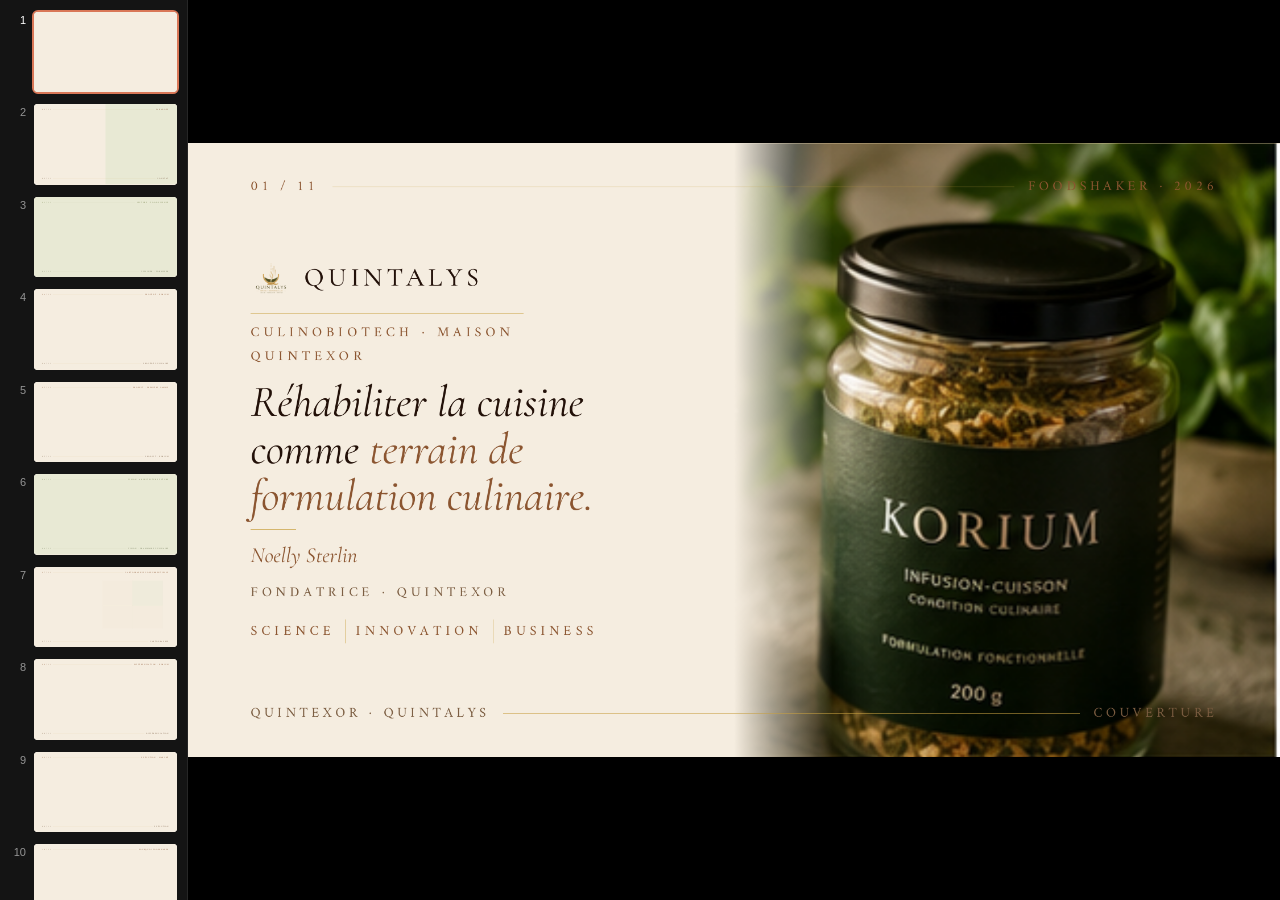
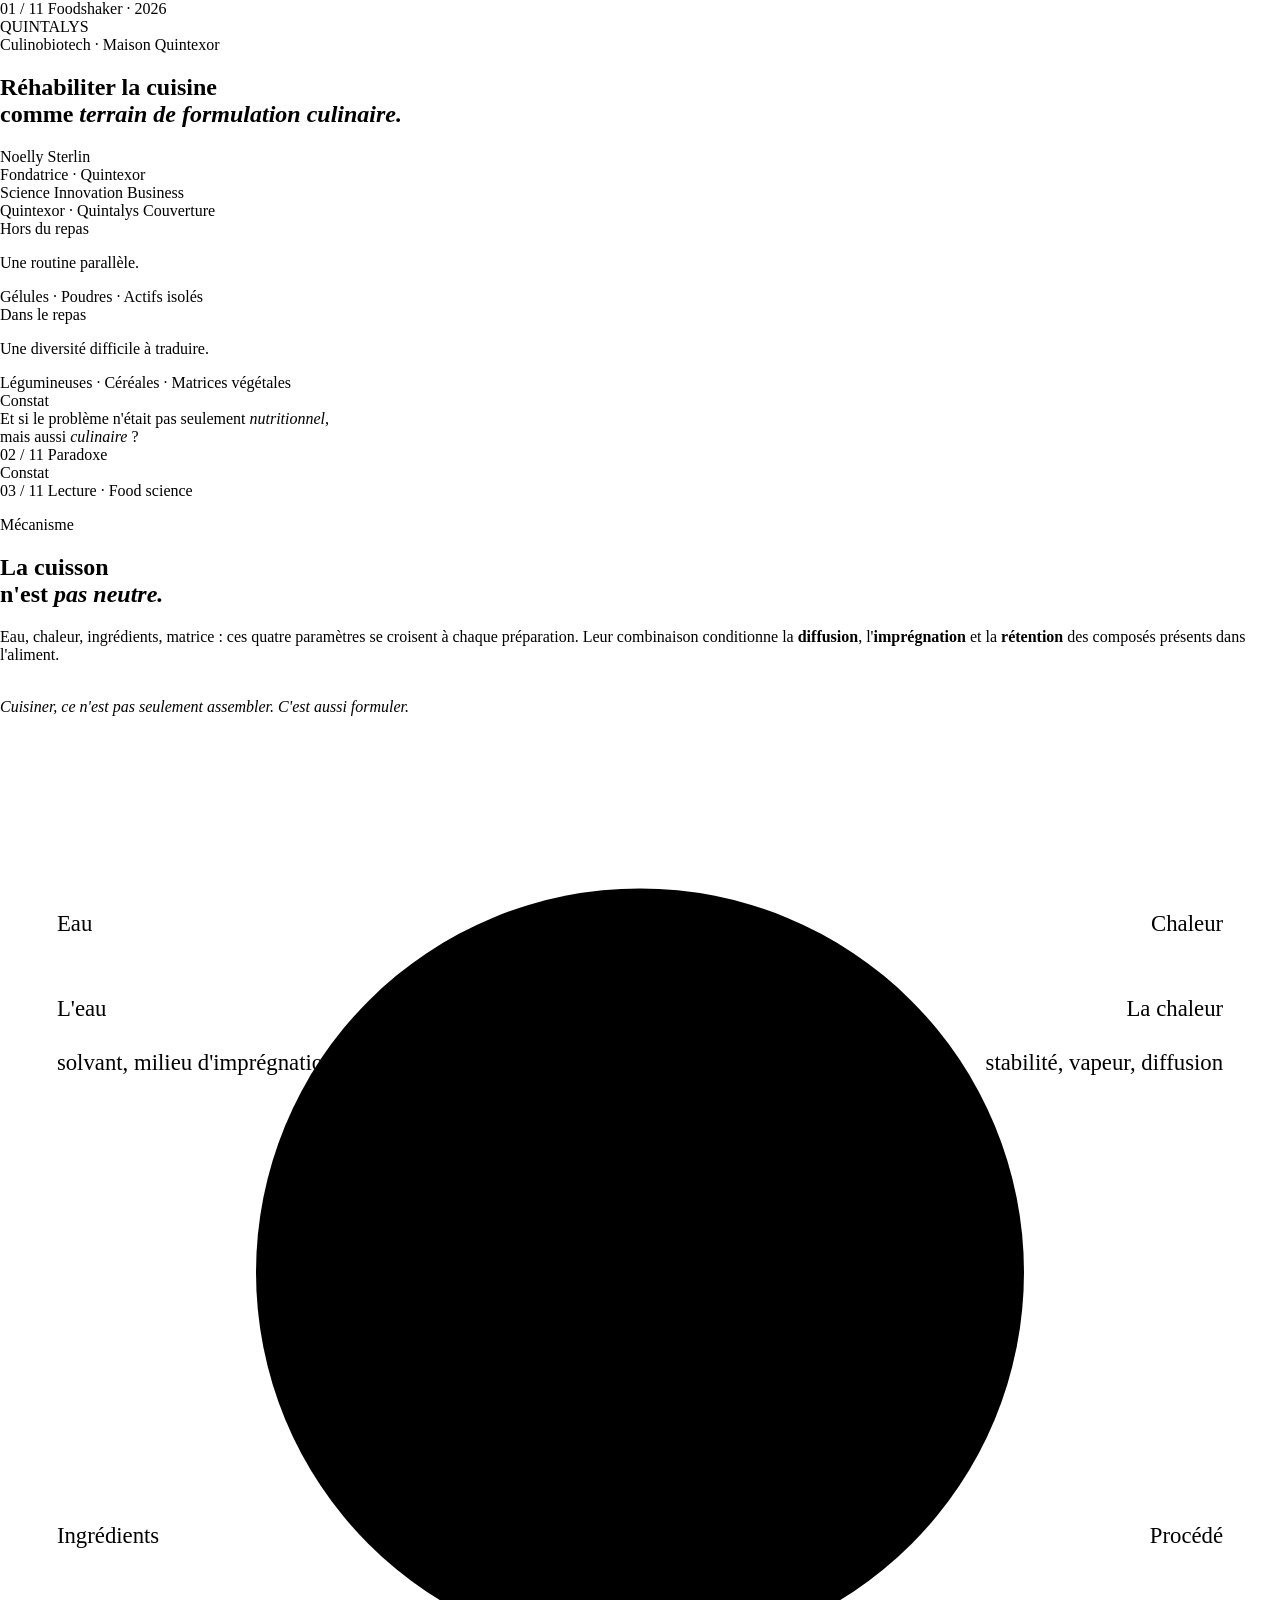
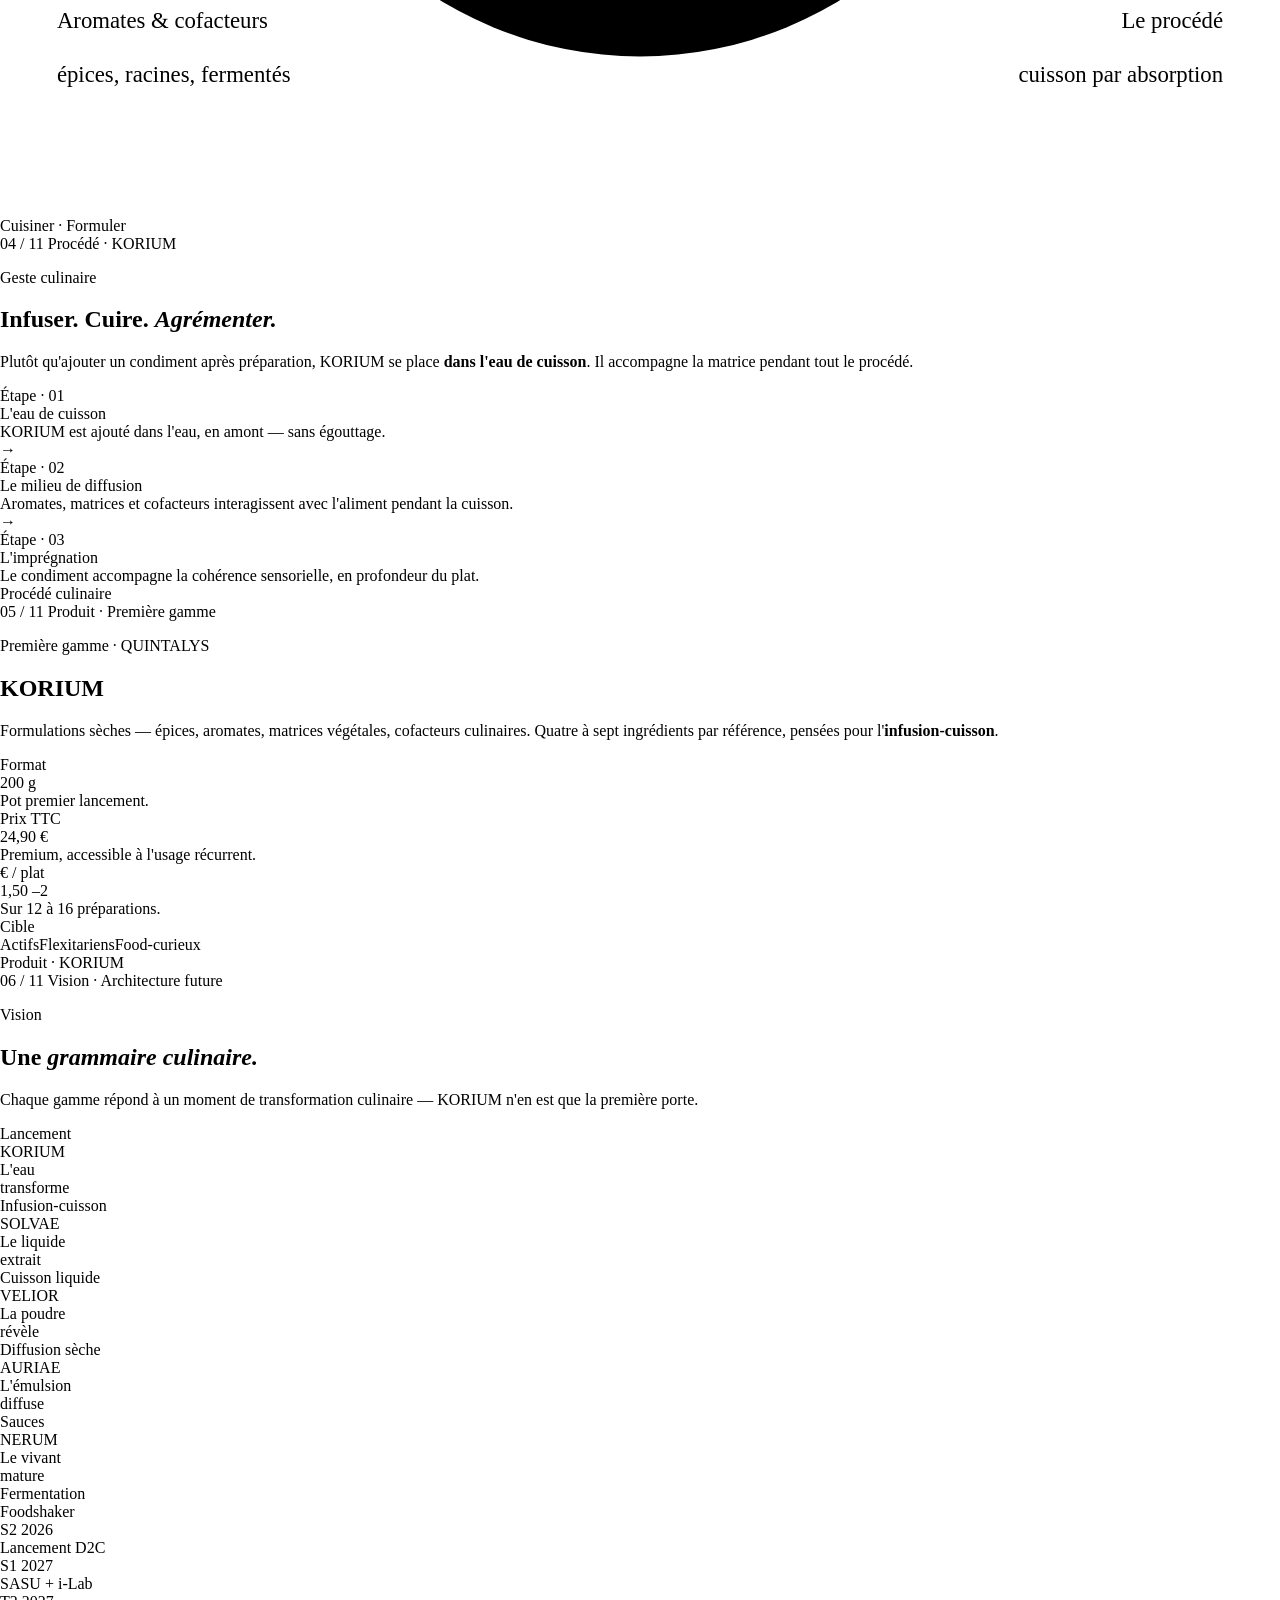
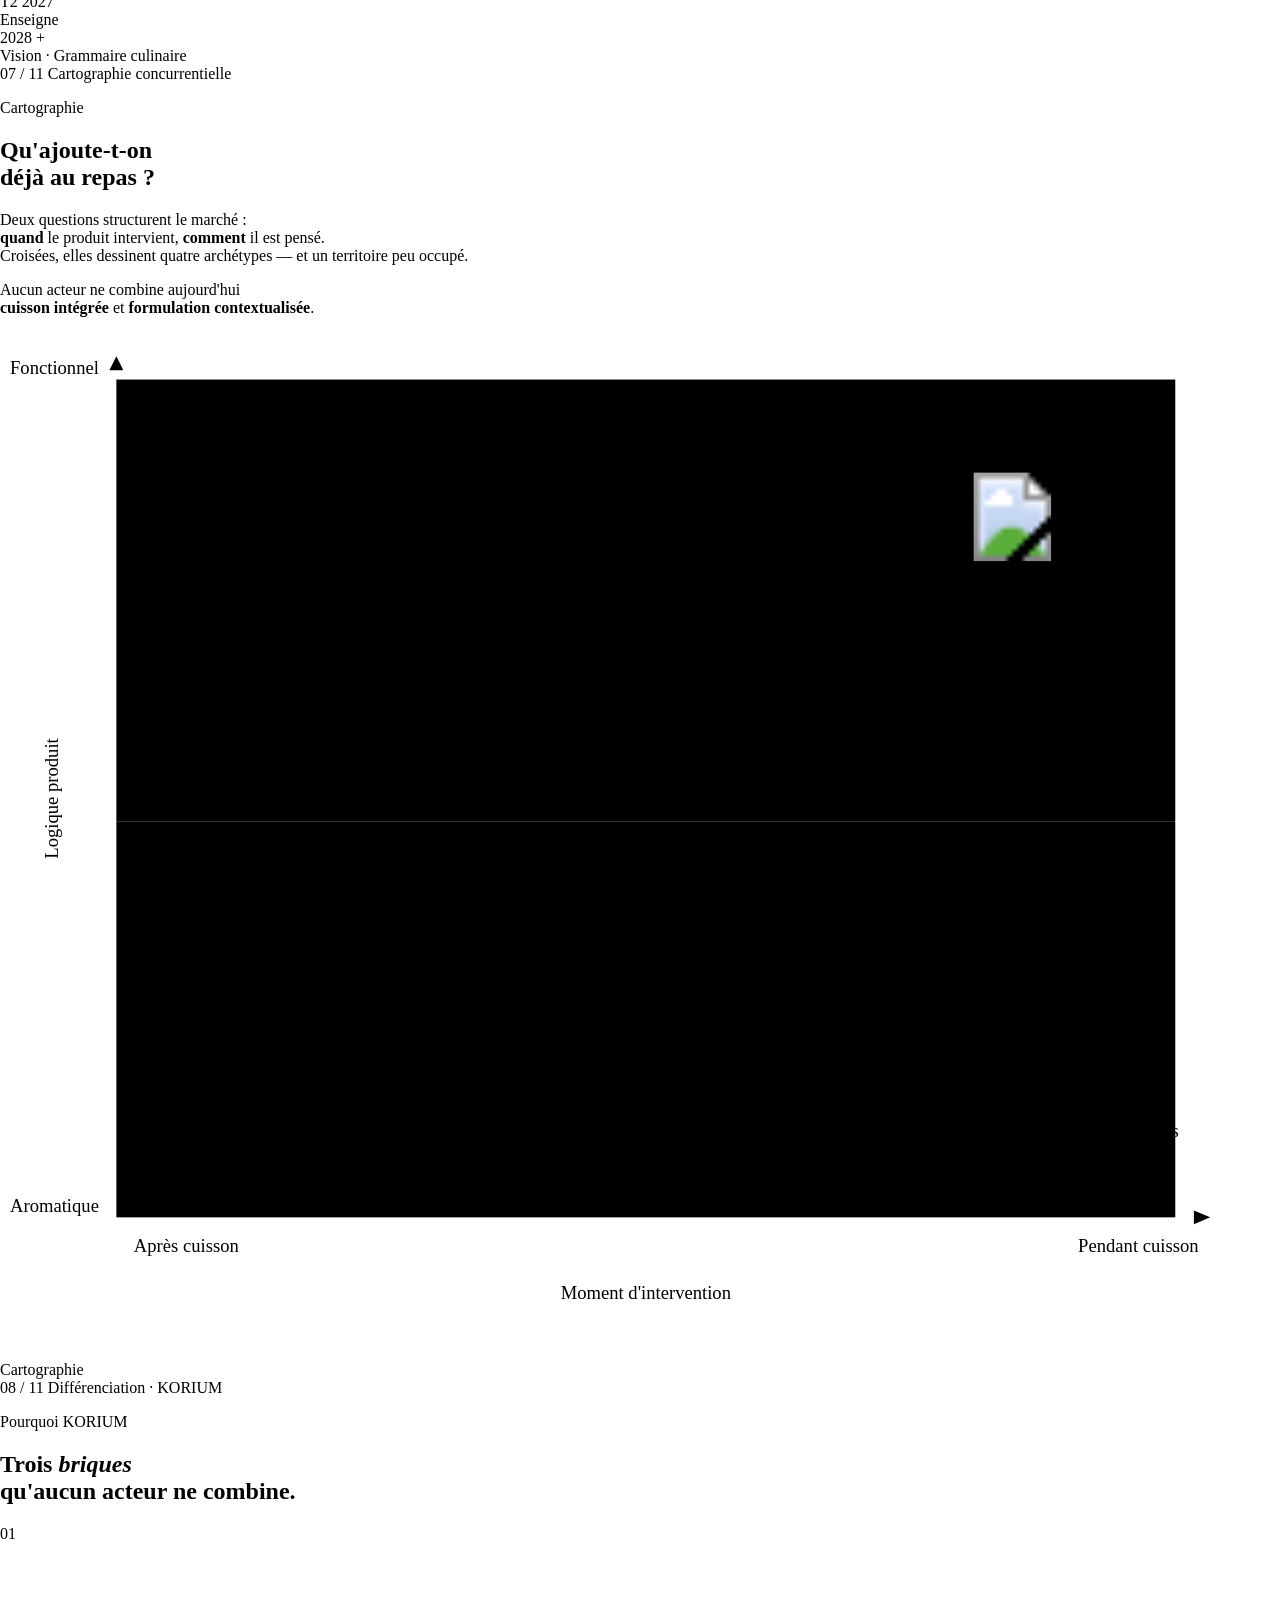
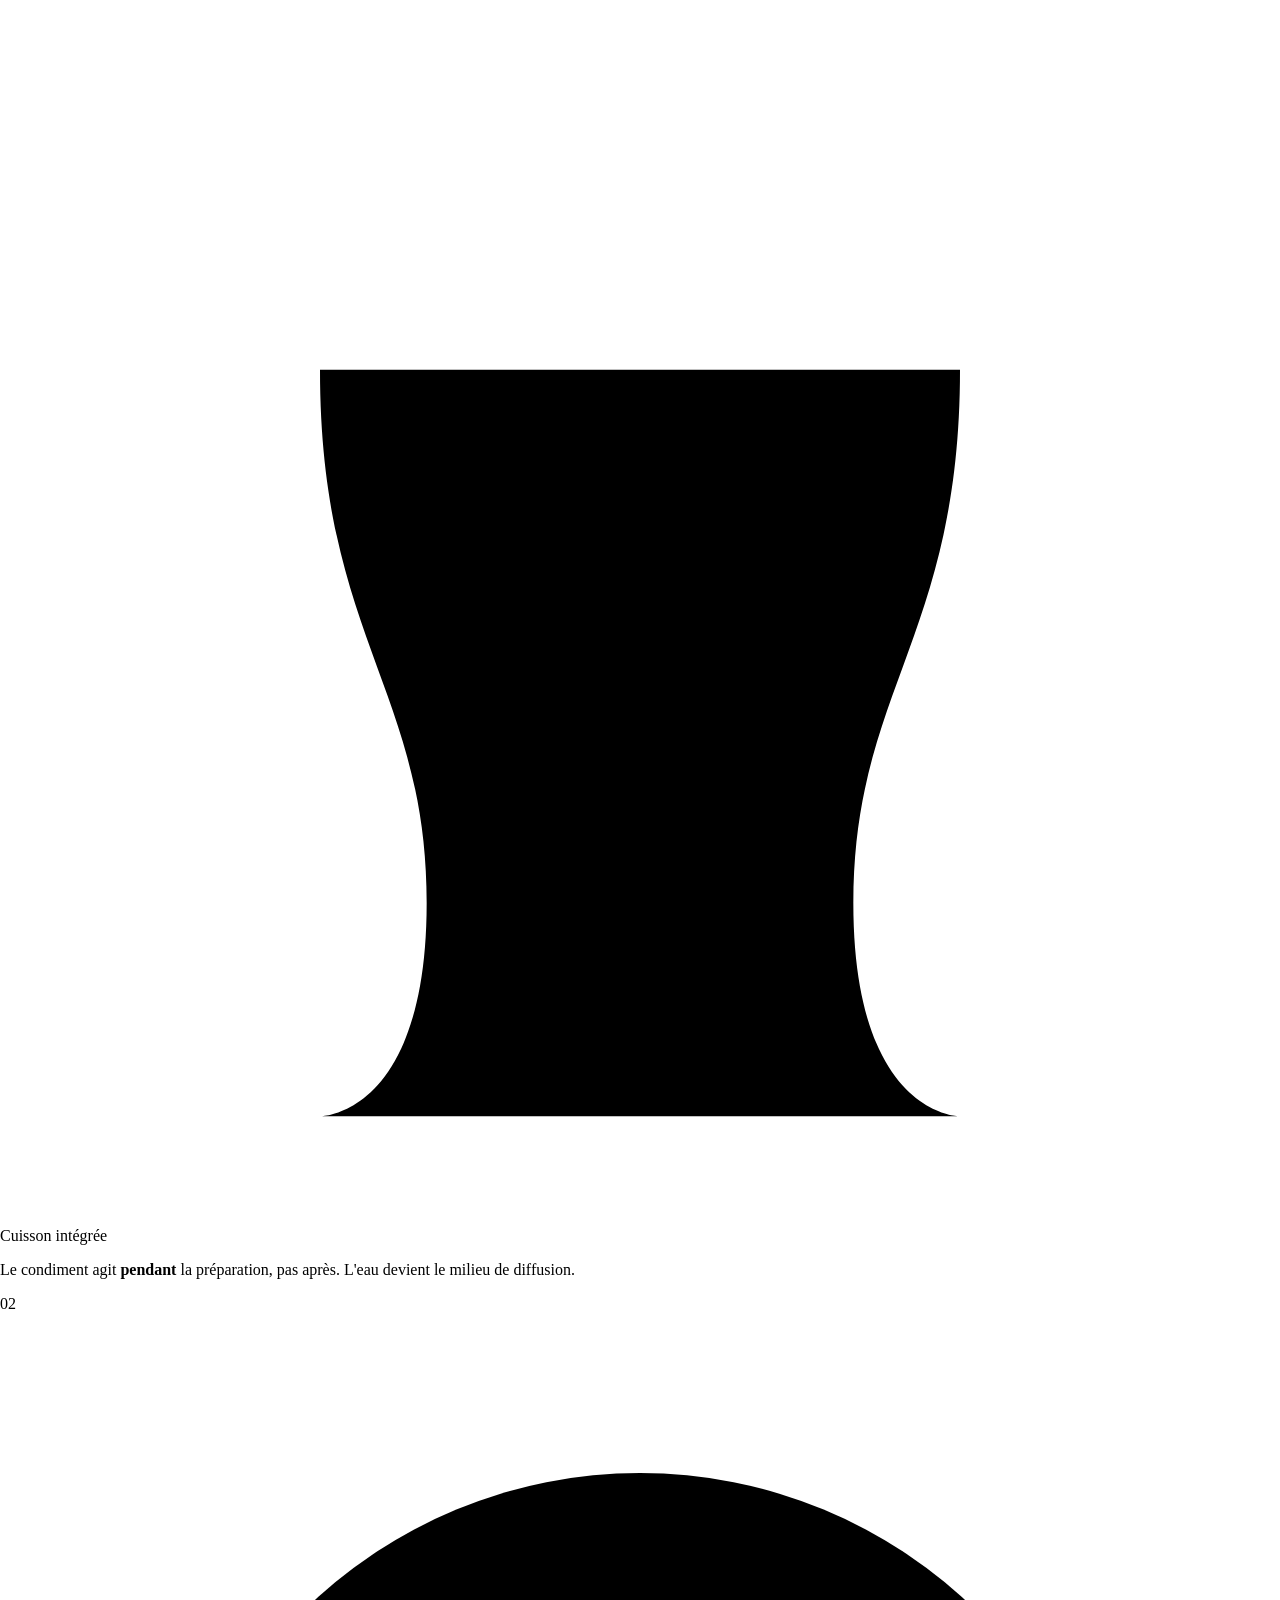
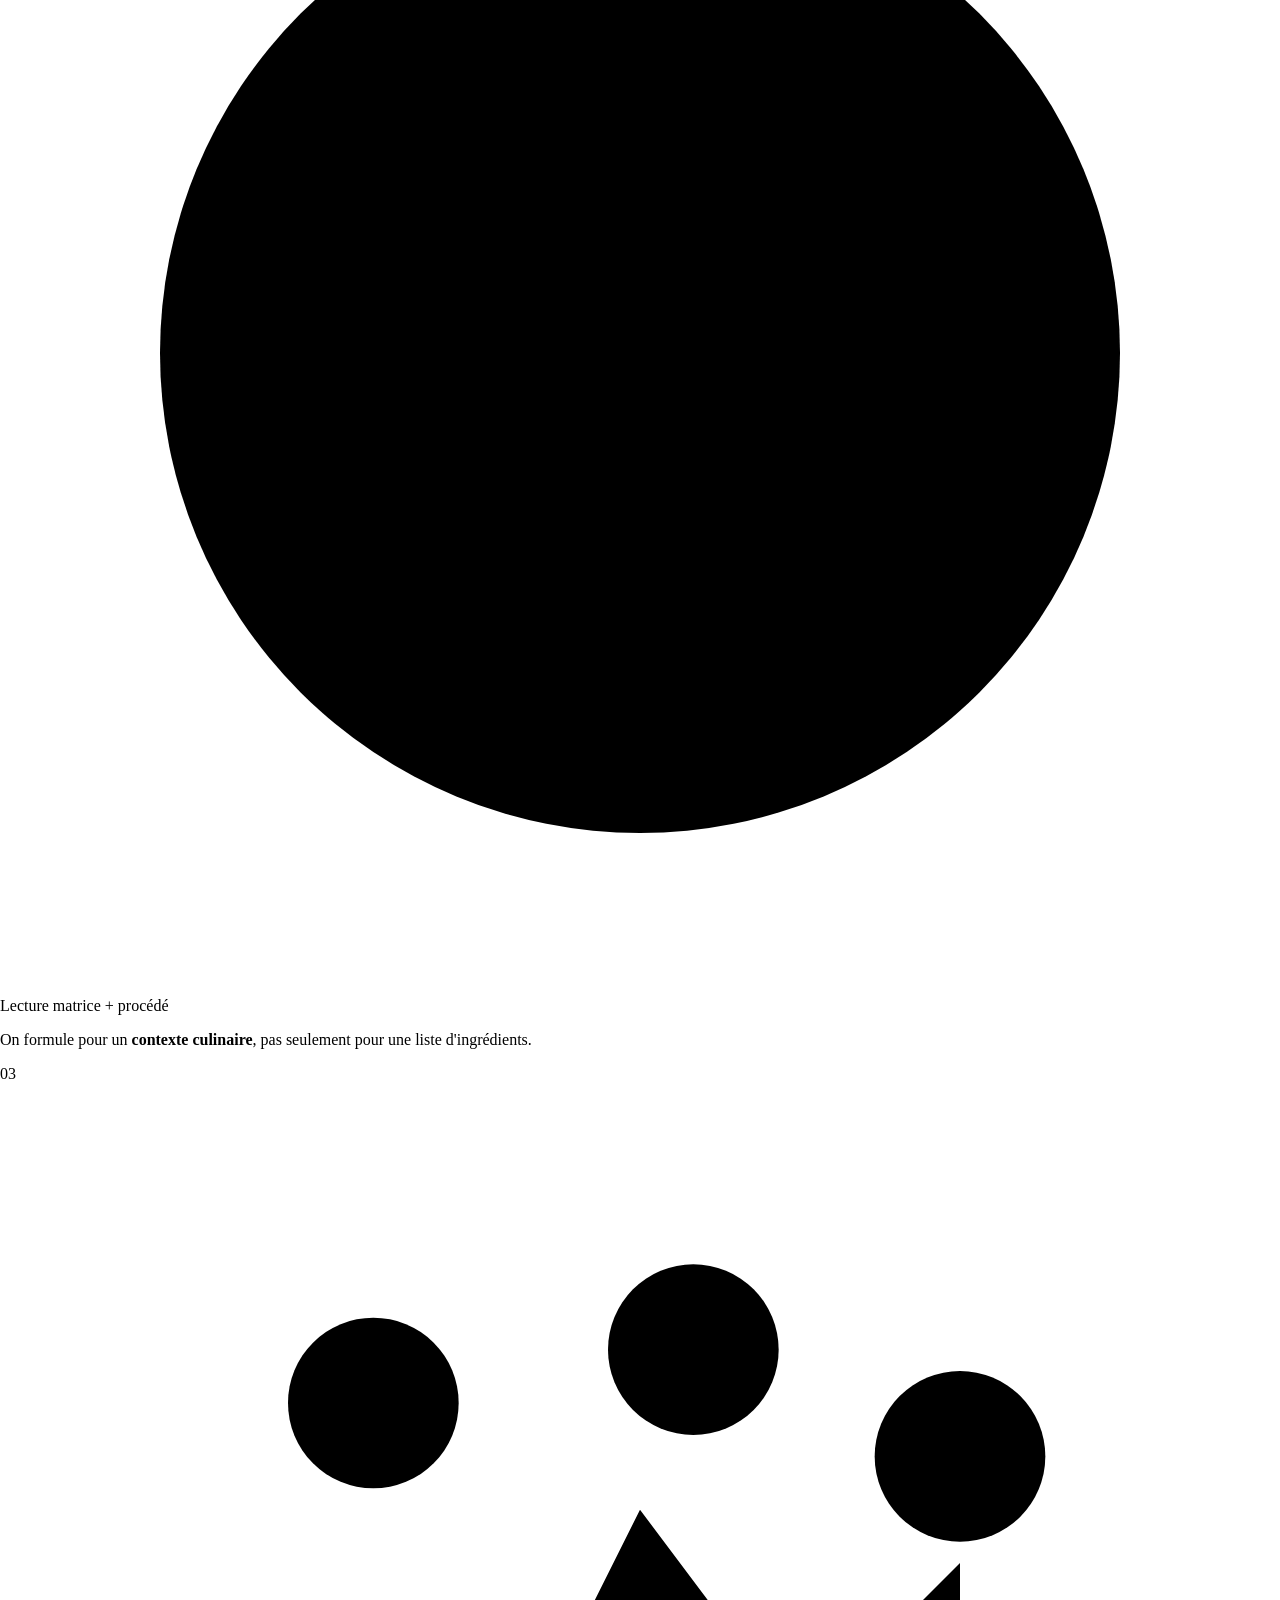
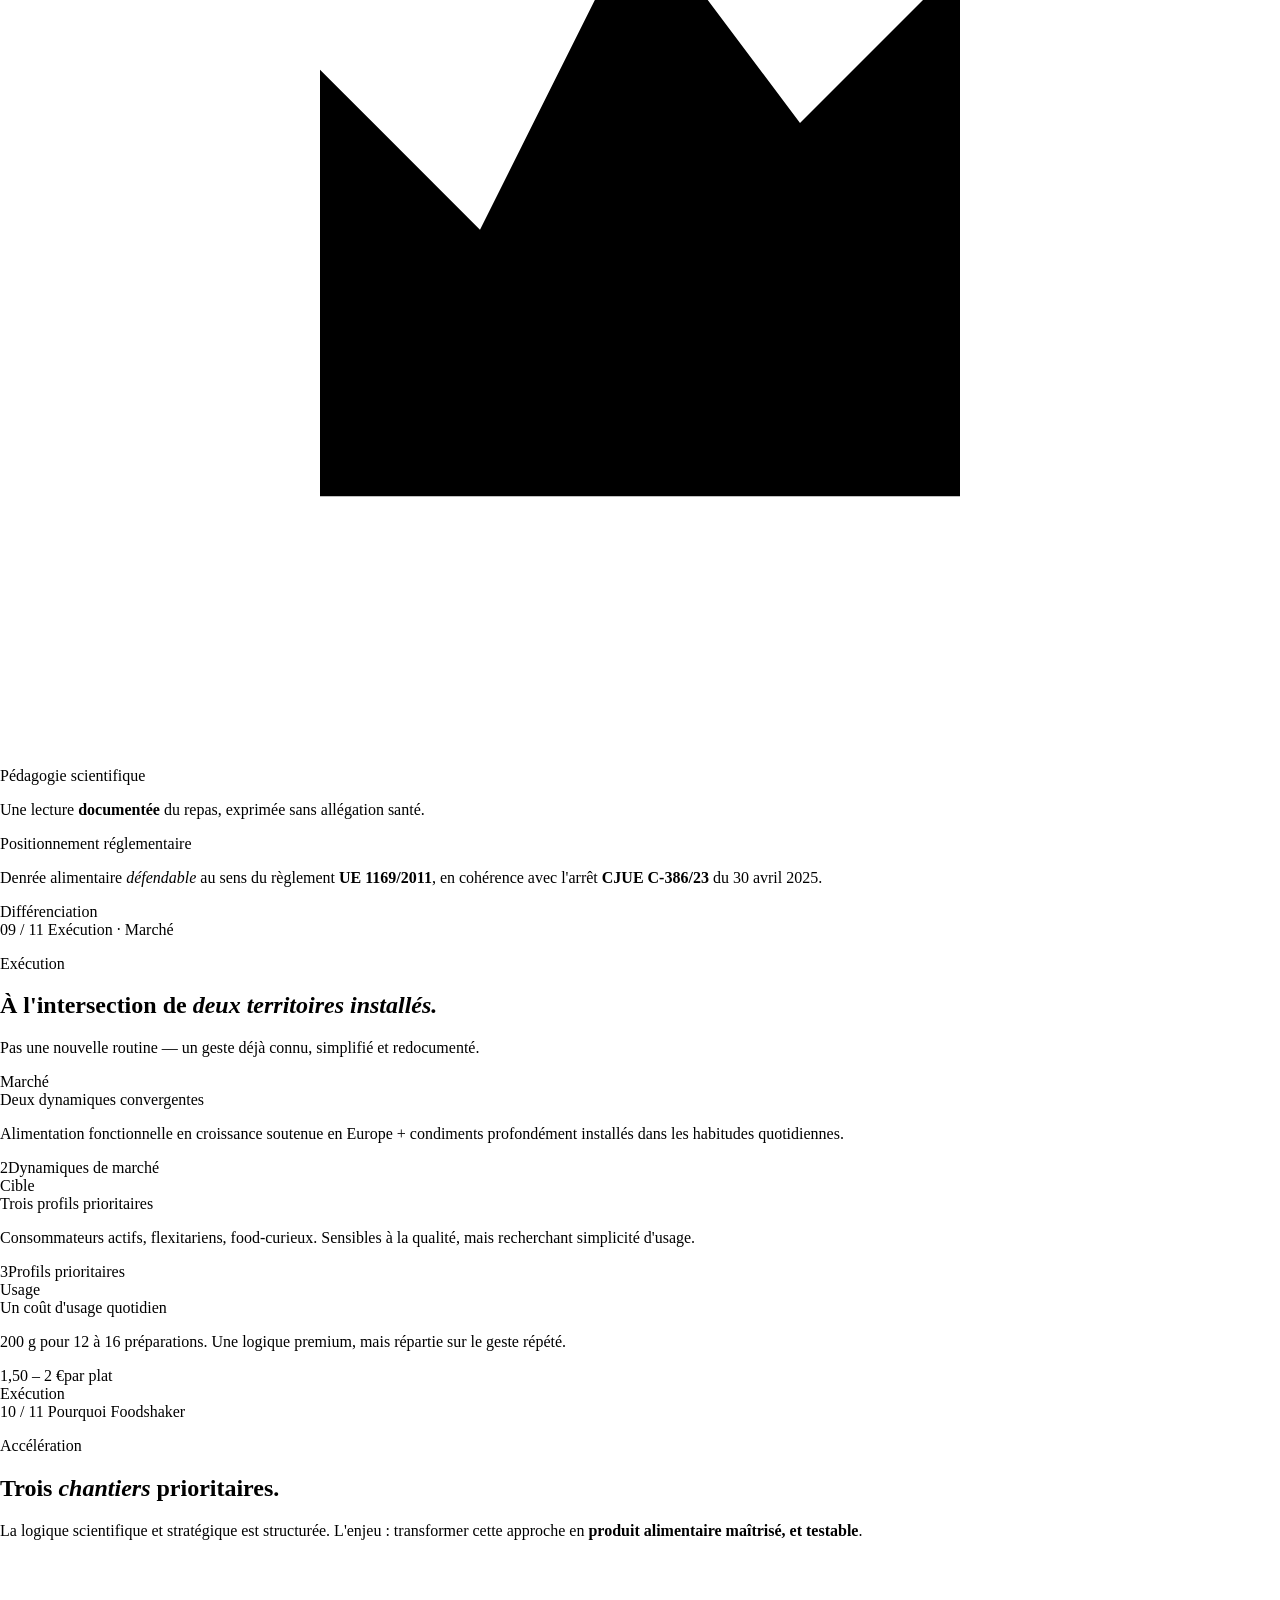
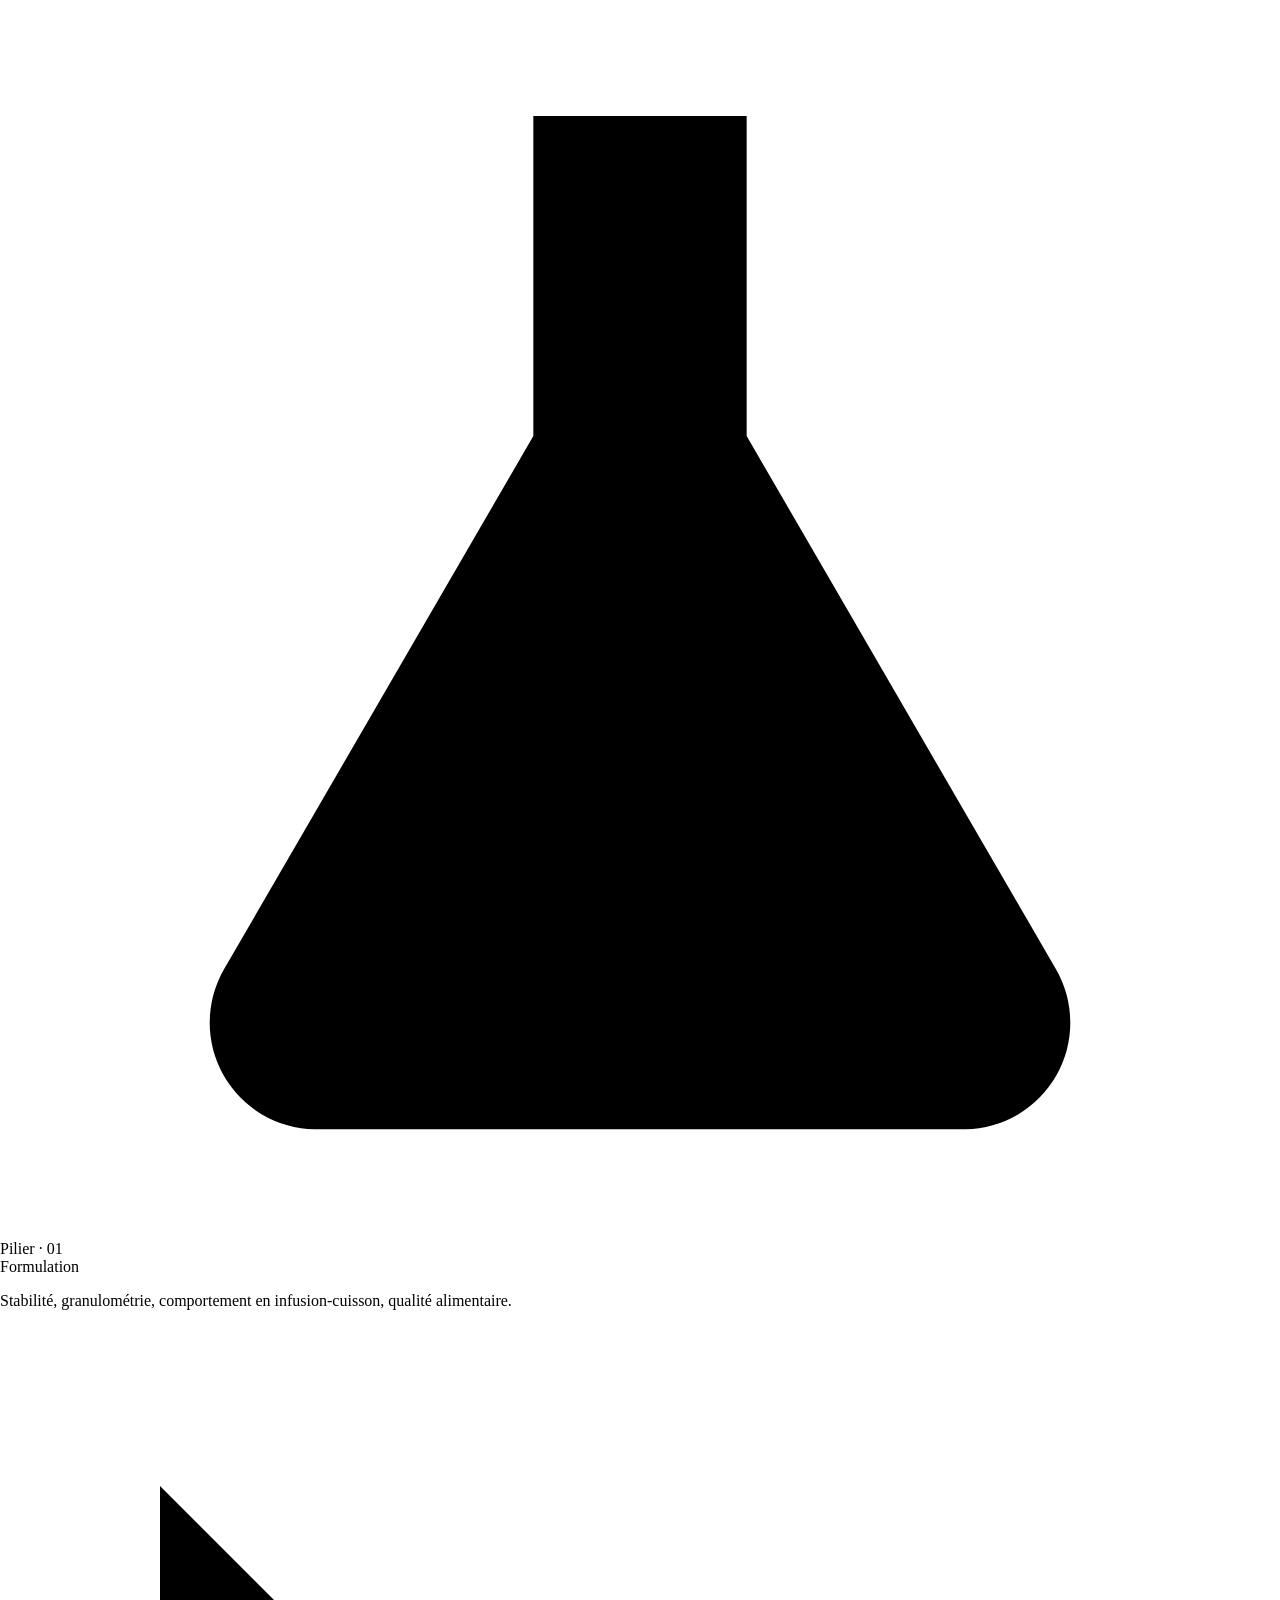
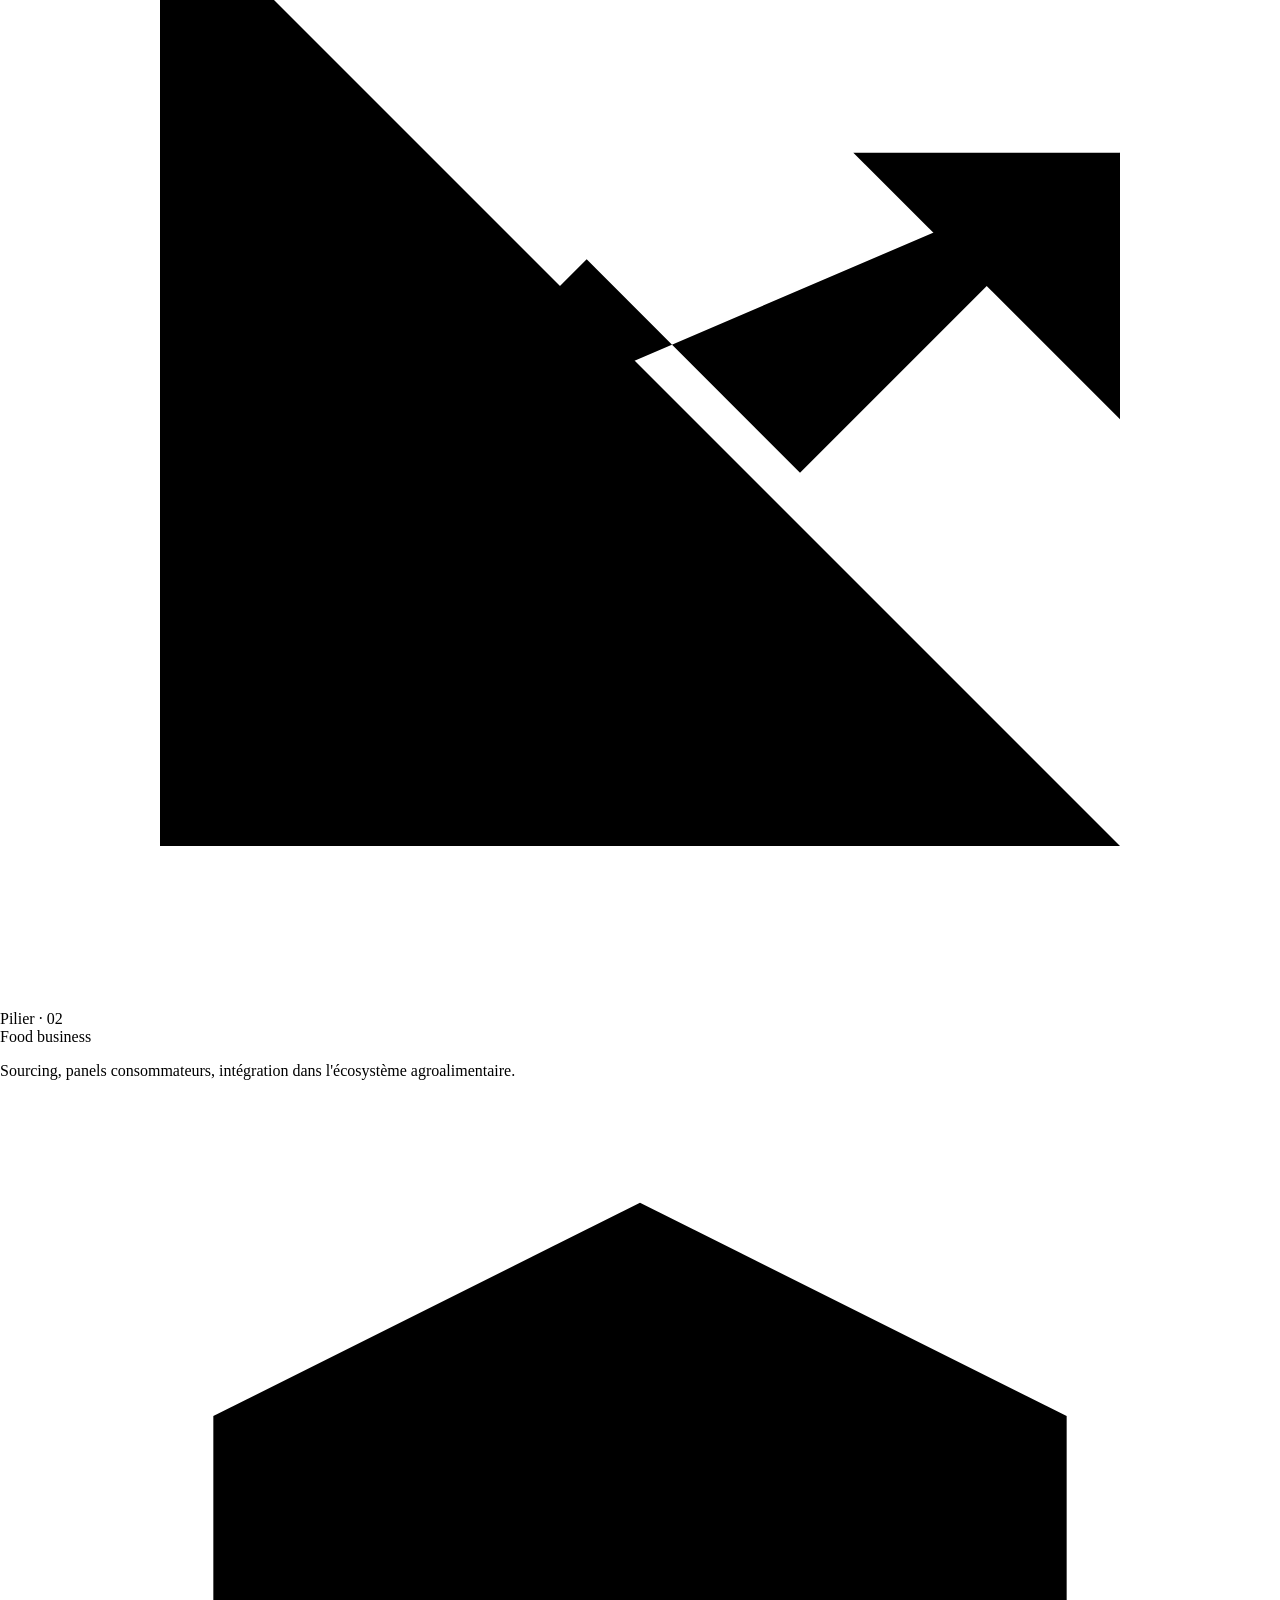
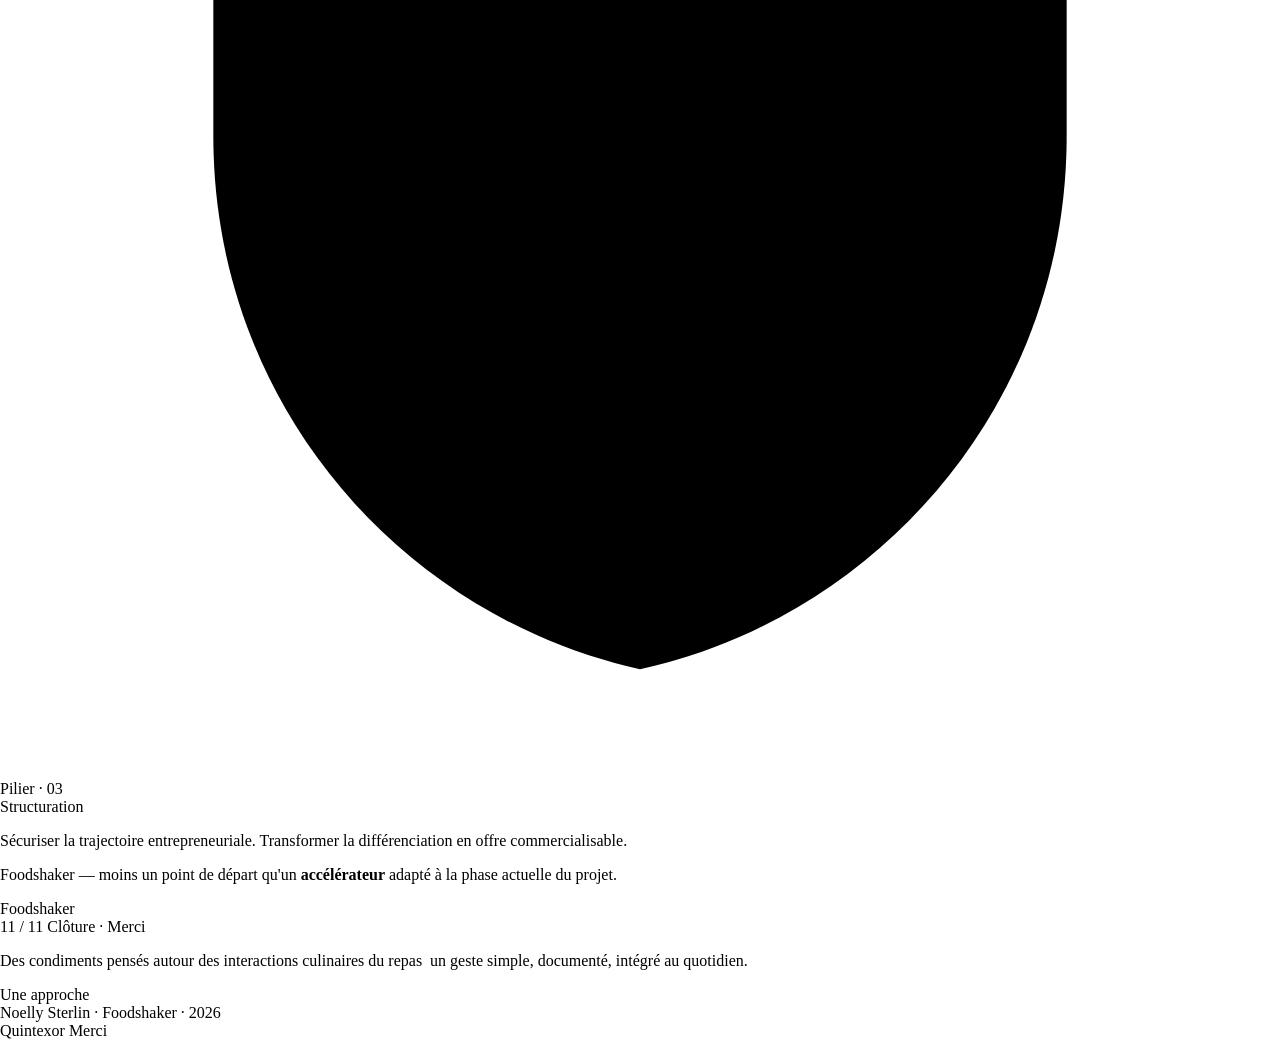
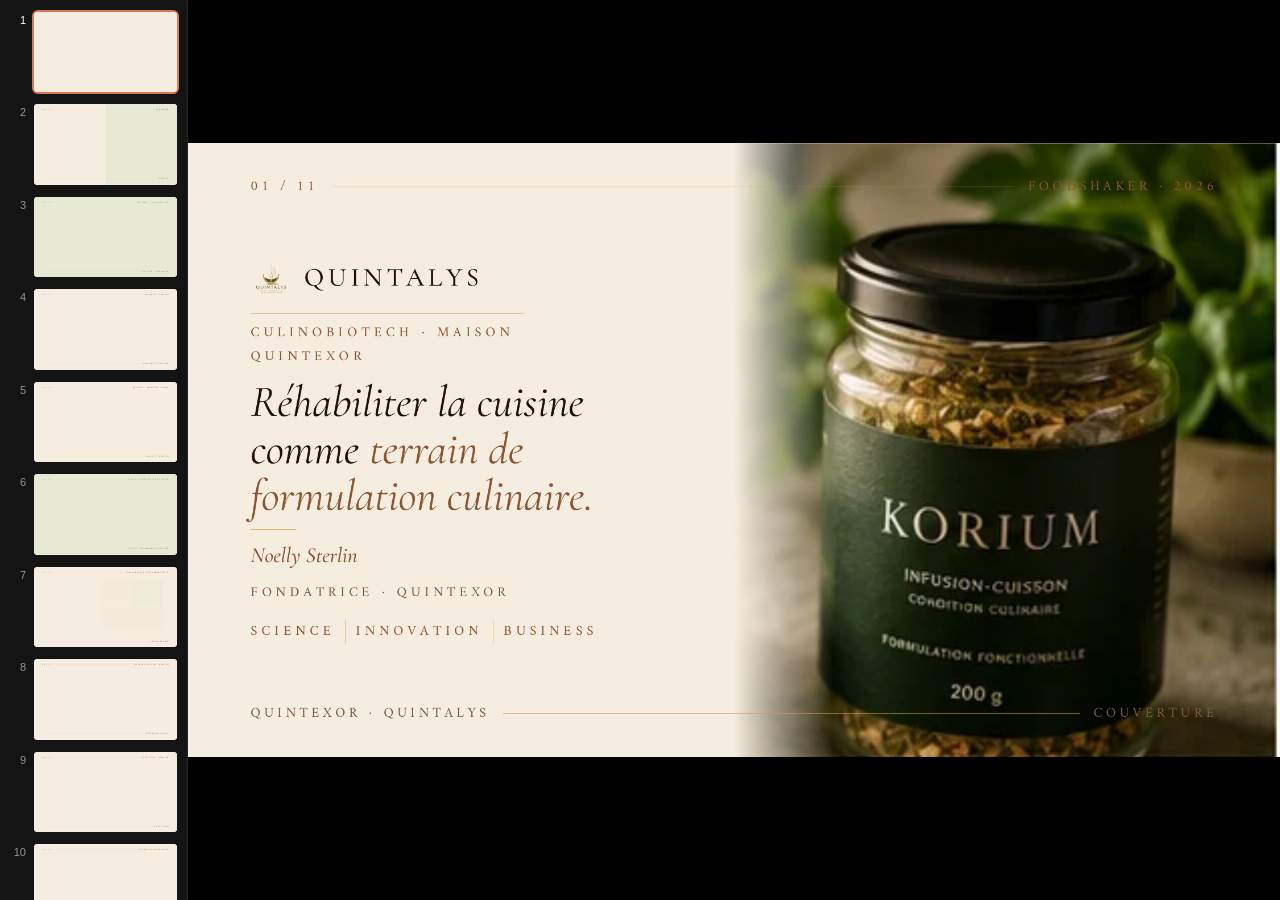
